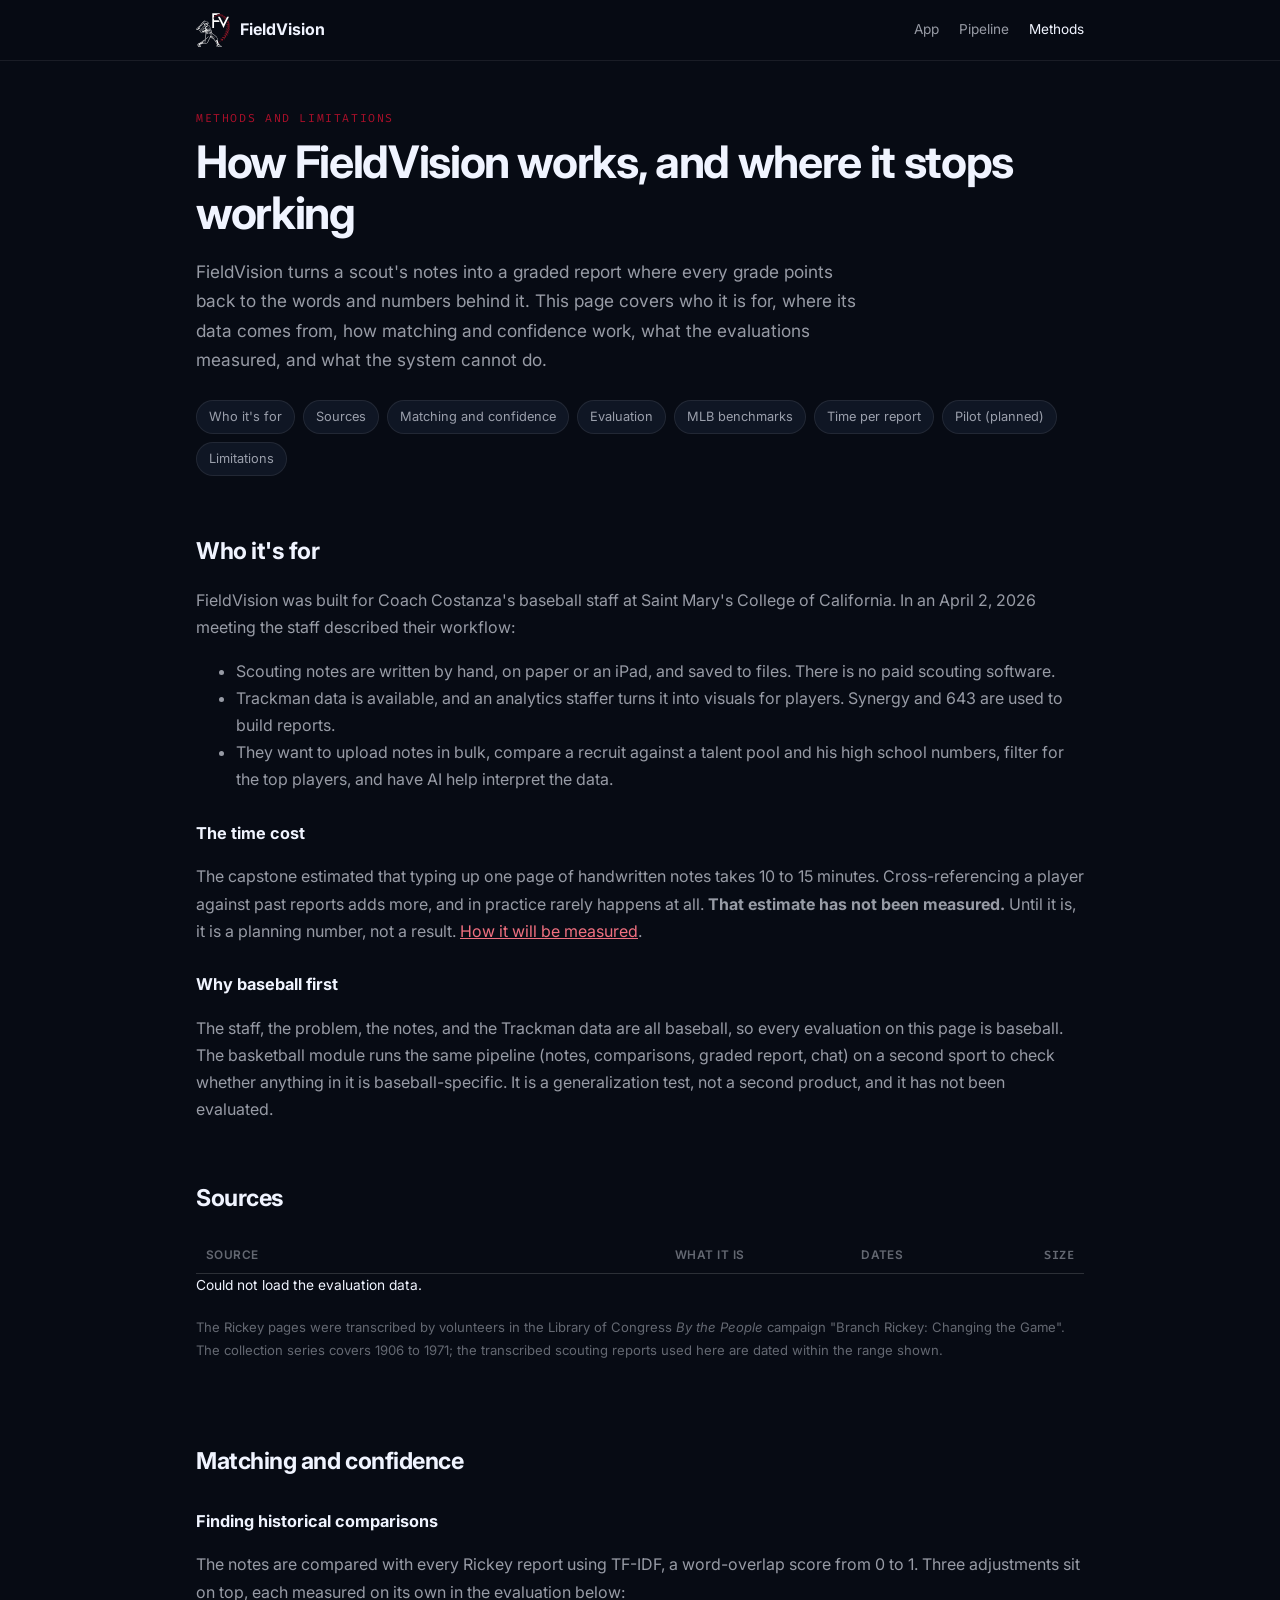
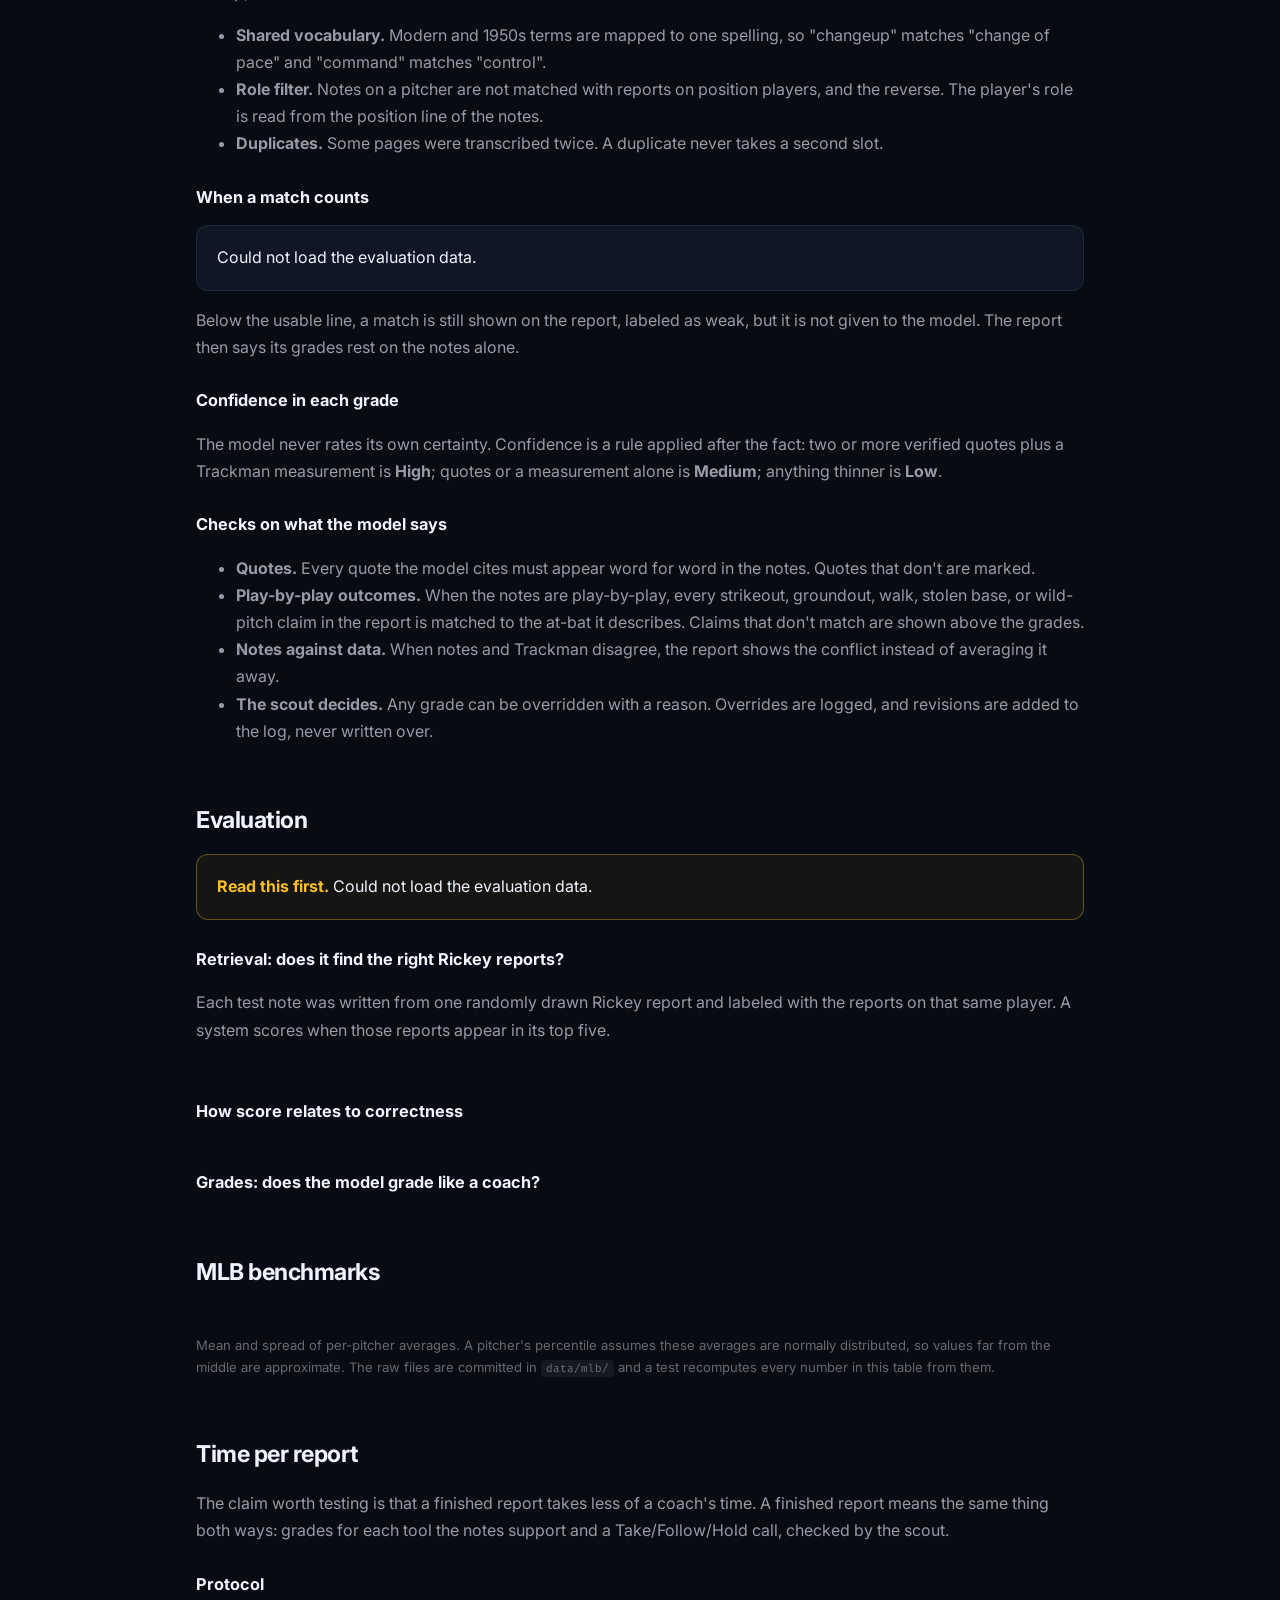
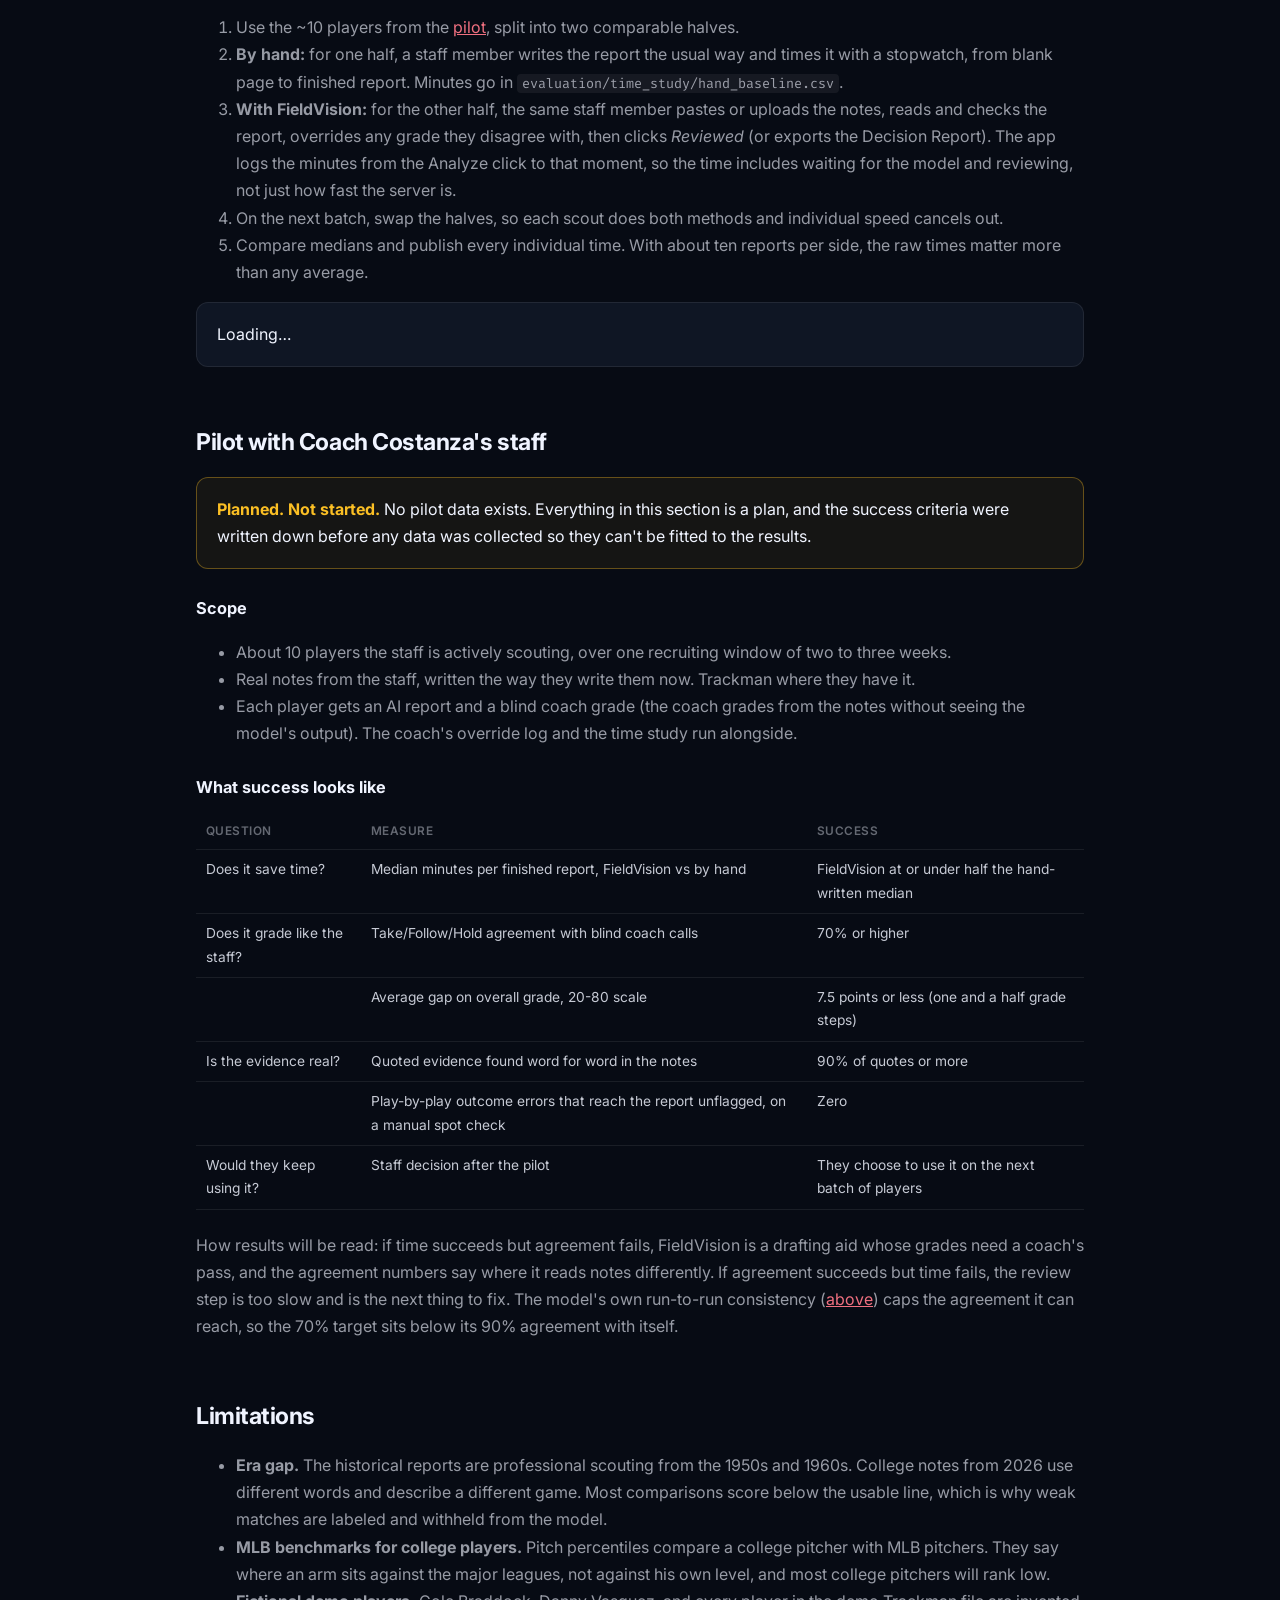
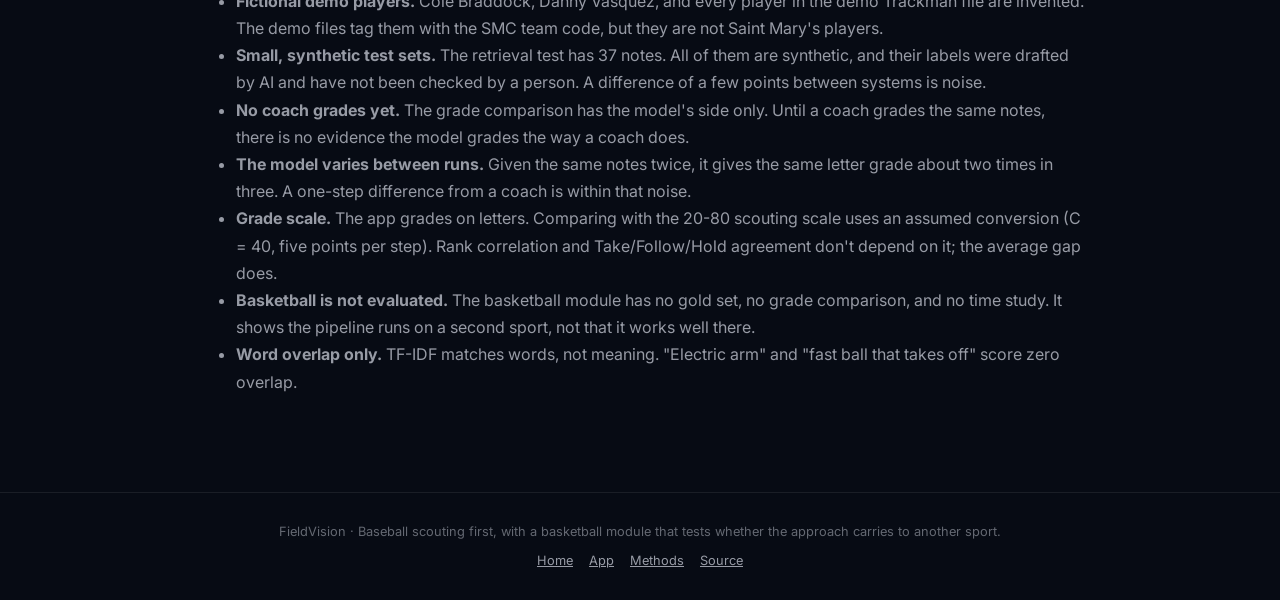
==== methods.html @ 7cdf2bc6 "Merge pull request #7 from jakeyoung1/feat/time-study-pilot Minutes-per-report measurement, planned " ====
<!DOCTYPE html>
<html lang="en">
<head>
  <meta charset="UTF-8" />
  <meta name="viewport" content="width=device-width, initial-scale=1.0" />
  <title>Methods and Limitations · FieldVision</title>
  <meta name="description" content="Who FieldVision is for, where its data comes from, how matching and confidence work, what the evaluations show, and what the system cannot do." />
  <link rel="icon" href="/static/logo.svg" />
  <link rel="preconnect" href="https://fonts.googleapis.com" />
  <link rel="preconnect" href="https://fonts.gstatic.com" crossorigin />
  <link href="https://fonts.googleapis.com/css2?family=Fira+Code:wght@500;600&family=Inter:wght@400;500;600;700;800&display=swap" rel="stylesheet" />
  <style>
    :root {
      --bg: #070b14; --panel: #0f1624; --line: rgba(255,255,255,.08);
      --text: #f0f4ff; --muted: rgba(240,244,255,.62); --faint: rgba(240,244,255,.4);
      --red: #C8102E; --amber: #fbbf24; --green: #4ade80;
    }
    * { box-sizing: border-box; }
    html { scroll-behavior: smooth; }
    body { margin: 0; background: var(--bg); color: var(--text); font-family: Inter, system-ui, sans-serif;
           line-height: 1.7; font-size: 16px; }
    a { color: #f07080; }
    nav { position: sticky; top: 0; z-index: 10; background: rgba(7,11,20,.92); backdrop-filter: blur(14px);
          border-bottom: 1px solid var(--line); }
    nav .in { max-width: 920px; margin: 0 auto; padding: 0 16px; height: 60px; display: flex; align-items: center;
              justify-content: space-between; gap: 16px; }
    nav .brand { display: flex; align-items: center; gap: 10px; color: var(--text); text-decoration: none; font-weight: 700; }
    nav .brand img { width: 34px; height: 34px; }
    nav .links { display: flex; gap: 20px; font-size: .85rem; }
    nav .links a { color: var(--muted); text-decoration: none; }
    nav .links a:hover, nav .links a[aria-current] { color: var(--text); }
    main { max-width: 920px; margin: 0 auto; padding: 48px 16px 80px; }
    .eyebrow { font-family: "Fira Code", monospace; font-size: .72rem; letter-spacing: .14em; text-transform: uppercase;
               color: rgba(200,16,46,.85); }
    h1 { font-size: clamp(2rem, 5vw, 2.8rem); letter-spacing: -.03em; line-height: 1.15; margin: 8px 0 14px; }
    h2 { font-size: 1.45rem; letter-spacing: -.02em; margin: 56px 0 12px; scroll-margin-top: 80px; }
    h3 { font-size: 1.02rem; margin: 26px 0 6px; }
    p, li { color: var(--muted); }
    .lede { font-size: 1.08rem; color: var(--muted); max-width: 680px; }
    .toc { display: flex; flex-wrap: wrap; gap: 8px; margin: 26px 0 0; padding: 0; list-style: none; }
    .toc a { display: inline-block; padding: 5px 12px; border: 1px solid var(--line); border-radius: 99px;
             font-size: .8rem; color: var(--muted); text-decoration: none; background: var(--panel); }
    .card { background: var(--panel); border: 1px solid var(--line); border-radius: 12px; padding: 18px 20px; margin: 14px 0; }
    .warn { border-color: rgba(251,191,36,.35); background: rgba(251,191,36,.06); }
    .warn strong { color: var(--amber); }
    .scroll { overflow-x: auto; -webkit-overflow-scrolling: touch; }
    table { width: 100%; border-collapse: collapse; font-size: .86rem; margin: 6px 0; }
    th, td { text-align: left; padding: 8px 10px; border-bottom: 1px solid var(--line); vertical-align: top; }
    th { color: var(--faint); font-weight: 600; font-size: .74rem; letter-spacing: .04em; text-transform: uppercase; }
    td { color: rgba(240,244,255,.82); }
    td.num, th.num { text-align: right; font-family: "Fira Code", monospace; white-space: nowrap; }
    tr.hl td { color: var(--text); font-weight: 600; }
    .small { font-size: .82rem; color: var(--faint); }
    code { font-family: "Fira Code", monospace; font-size: .84em; background: rgba(255,255,255,.06); padding: 1px 5px; border-radius: 4px; }
    footer { border-top: 1px solid var(--line); padding: 28px 16px; text-align: center; font-size: .8rem; color: var(--faint); }
    footer a { color: var(--muted); margin: 0 8px; }
    @media (max-width: 560px) { nav .links { gap: 14px; } nav .links .opt { display: none; } }
  </style>
</head>
<body>
<nav>
  <div class="in">
    <a class="brand" href="/"><img src="/static/logo.svg" alt="" />FieldVision</a>
    <div class="links">
      <a href="/#app">App</a>
      <a class="opt" href="/#pipeline">Pipeline</a>
      <a href="/methods" aria-current="page">Methods</a>
    </div>
  </div>
</nav>

<main>
  <div class="eyebrow">Methods and limitations</div>
  <h1>How FieldVision works, and where it stops working</h1>
  <p class="lede">FieldVision turns a scout's notes into a graded report where every grade points back to the words and numbers behind it. This page covers who it is for, where its data comes from, how matching and confidence work, what the evaluations measured, and what the system cannot do.</p>
  <ul class="toc">
    <li><a href="#stakeholder">Who it's for</a></li>
    <li><a href="#sources">Sources</a></li>
    <li><a href="#matching">Matching and confidence</a></li>
    <li><a href="#evaluation">Evaluation</a></li>
    <li><a href="#benchmarks">MLB benchmarks</a></li>
    <li><a href="#time">Time per report</a></li>
    <li><a href="#pilot">Pilot (planned)</a></li>
    <li><a href="#limitations">Limitations</a></li>
  </ul>

  <h2 id="stakeholder">Who it's for</h2>
  <p>FieldVision was built for Coach Costanza's baseball staff at Saint Mary's College of California. In an April 2, 2026 meeting the staff described their workflow:</p>
  <ul>
    <li>Scouting notes are written by hand, on paper or an iPad, and saved to files. There is no paid scouting software.</li>
    <li>Trackman data is available, and an analytics staffer turns it into visuals for players. Synergy and 643 are used to build reports.</li>
    <li>They want to upload notes in bulk, compare a recruit against a talent pool and his high school numbers, filter for the top players, and have AI help interpret the data.</li>
  </ul>
  <h3>The time cost</h3>
  <p>The capstone estimated that typing up one page of handwritten notes takes 10 to 15 minutes. Cross-referencing a player against past reports adds more, and in practice rarely happens at all. <strong>That estimate has not been measured.</strong> Until it is, it is a planning number, not a result. <a href="#time">How it will be measured</a>.</p>
  <h3>Why baseball first</h3>
  <p>The staff, the problem, the notes, and the Trackman data are all baseball, so every evaluation on this page is baseball. The basketball module runs the same pipeline (notes, comparisons, graded report, chat) on a second sport to check whether anything in it is baseball-specific. It is a generalization test, not a second product, and it has not been evaluated.</p>

  <h2 id="sources">Sources</h2>
  <div class="scroll"><table>
    <thead><tr><th>Source</th><th>What it is</th><th>Dates</th><th class="num">Size</th></tr></thead>
    <tbody id="sources-body"><tr><td colspan="4" class="small">Loading…</td></tr></tbody>
  </table></div>
  <p class="small">The Rickey pages were transcribed by volunteers in the Library of Congress <em>By the People</em> campaign "Branch Rickey: Changing the Game". The collection series covers 1906 to 1971; the transcribed scouting reports used here are dated within the range shown.</p>
  <div class="scroll"><table id="rickey-years"></table></div>

  <h2 id="matching">Matching and confidence</h2>
  <h3>Finding historical comparisons</h3>
  <p>The notes are compared with every Rickey report using TF-IDF, a word-overlap score from 0 to 1. Three adjustments sit on top, each measured on its own in the evaluation below:</p>
  <ul>
    <li><strong>Shared vocabulary.</strong> Modern and 1950s terms are mapped to one spelling, so "changeup" matches "change of pace" and "command" matches "control".</li>
    <li><strong>Role filter.</strong> Notes on a pitcher are not matched with reports on position players, and the reverse. The player's role is read from the position line of the notes.</li>
    <li><strong>Duplicates.</strong> Some pages were transcribed twice. A duplicate never takes a second slot.</li>
  </ul>
  <h3>When a match counts</h3>
  <div class="card" id="bands">Loading…</div>
  <p>Below the usable line, a match is still shown on the report, labeled as weak, but it is not given to the model. The report then says its grades rest on the notes alone.</p>
  <h3>Confidence in each grade</h3>
  <p>The model never rates its own certainty. Confidence is a rule applied after the fact: two or more verified quotes plus a Trackman measurement is <strong>High</strong>; quotes or a measurement alone is <strong>Medium</strong>; anything thinner is <strong>Low</strong>.</p>
  <h3>Checks on what the model says</h3>
  <ul>
    <li><strong>Quotes.</strong> Every quote the model cites must appear word for word in the notes. Quotes that don't are marked.</li>
    <li><strong>Play-by-play outcomes.</strong> When the notes are play-by-play, every strikeout, groundout, walk, stolen base, or wild-pitch claim in the report is matched to the at-bat it describes. Claims that don't match are shown above the grades.</li>
    <li><strong>Notes against data.</strong> When notes and Trackman disagree, the report shows the conflict instead of averaging it away.</li>
    <li><strong>The scout decides.</strong> Any grade can be overridden with a reason. Overrides are logged, and revisions are added to the log, never written over.</li>
  </ul>

  <h2 id="evaluation">Evaluation</h2>
  <div class="card warn"><strong>Read this first.</strong> <span id="eval-caveat">Loading…</span></div>
  <h3>Retrieval: does it find the right Rickey reports?</h3>
  <p>Each test note was written from one randomly drawn Rickey report and labeled with the reports on that same player. A system scores when those reports appear in its top five.</p>
  <div class="scroll"><table id="retrieval-table"></table></div>
  <p class="small" id="retrieval-note"></p>
  <h3>How score relates to correctness</h3>
  <div class="scroll"><table id="calibration-table"></table></div>
  <h3>Grades: does the model grade like a coach?</h3>
  <div id="grades"></div>

  <h2 id="benchmarks">MLB benchmarks</h2>
  <p id="bench-intro"></p>
  <div class="scroll"><table id="bench-table"></table></div>
  <p class="small">Mean and spread of per-pitcher averages. A pitcher's percentile assumes these averages are normally distributed, so values far from the middle are approximate. The raw files are committed in <code>data/mlb/</code> and a test recomputes every number in this table from them.</p>

  <h2 id="time">Time per report</h2>
  <p>The claim worth testing is that a finished report takes less of a coach's time. A finished report means the same thing both ways: grades for each tool the notes support and a Take/Follow/Hold call, checked by the scout.</p>
  <h3>Protocol</h3>
  <ol>
    <li>Use the ~10 players from the <a href="#pilot">pilot</a>, split into two comparable halves.</li>
    <li><strong>By hand:</strong> for one half, a staff member writes the report the usual way and times it with a stopwatch, from blank page to finished report. Minutes go in <code>evaluation/time_study/hand_baseline.csv</code>.</li>
    <li><strong>With FieldVision:</strong> for the other half, the same staff member pastes or uploads the notes, reads and checks the report, overrides any grade they disagree with, then clicks <em>Reviewed</em> (or exports the Decision Report). The app logs the minutes from the Analyze click to that moment, so the time includes waiting for the model and reviewing, not just how fast the server is.</li>
    <li>On the next batch, swap the halves, so each scout does both methods and individual speed cancels out.</li>
    <li>Compare medians and publish every individual time. With about ten reports per side, the raw times matter more than any average.</li>
  </ol>
  <div class="card" id="time-result">Loading…</div>

  <h2 id="pilot">Pilot with Coach Costanza's staff</h2>
  <div class="card warn"><strong>Planned. Not started.</strong> No pilot data exists. Everything in this section is a plan, and the success criteria were written down before any data was collected so they can't be fitted to the results.</div>
  <h3>Scope</h3>
  <ul>
    <li>About 10 players the staff is actively scouting, over one recruiting window of two to three weeks.</li>
    <li>Real notes from the staff, written the way they write them now. Trackman where they have it.</li>
    <li>Each player gets an AI report and a blind coach grade (the coach grades from the notes without seeing the model's output). The coach's override log and the time study run alongside.</li>
  </ul>
  <h3>What success looks like</h3>
  <div class="scroll"><table>
    <thead><tr><th>Question</th><th>Measure</th><th>Success</th></tr></thead>
    <tbody>
      <tr><td>Does it save time?</td><td>Median minutes per finished report, FieldVision vs by hand</td><td>FieldVision at or under half the hand-written median</td></tr>
      <tr><td>Does it grade like the staff?</td><td>Take/Follow/Hold agreement with blind coach calls</td><td>70% or higher</td></tr>
      <tr><td></td><td>Average gap on overall grade, 20-80 scale</td><td>7.5 points or less (one and a half grade steps)</td></tr>
      <tr><td>Is the evidence real?</td><td>Quoted evidence found word for word in the notes</td><td>90% of quotes or more</td></tr>
      <tr><td></td><td>Play-by-play outcome errors that reach the report unflagged, on a manual spot check</td><td>Zero</td></tr>
      <tr><td>Would they keep using it?</td><td>Staff decision after the pilot</td><td>They choose to use it on the next batch of players</td></tr>
    </tbody>
  </table></div>
  <p>How results will be read: if time succeeds but agreement fails, FieldVision is a drafting aid whose grades need a coach's pass, and the agreement numbers say where it reads notes differently. If agreement succeeds but time fails, the review step is too slow and is the next thing to fix. The model's own run-to-run consistency (<a href="#evaluation">above</a>) caps the agreement it can reach, so the 70% target sits below its 90% agreement with itself.</p>

  <h2 id="limitations">Limitations</h2>
  <ul>
    <li><strong>Era gap.</strong> The historical reports are professional scouting from <span class="yr-range">the 1950s and 1960s</span>. College notes from 2026 use different words and describe a different game. Most comparisons score below the usable line, which is why weak matches are labeled and withheld from the model.</li>
    <li><strong>MLB benchmarks for college players.</strong> Pitch percentiles compare a college pitcher with <span class="bench-label">MLB</span> pitchers. They say where an arm sits against the major leagues, not against his own level, and most college pitchers will rank low.</li>
    <li><strong>Fictional demo players.</strong> Cole Braddock, Danny Vasquez, and every player in the demo Trackman file are invented. The demo files tag them with the SMC team code, but they are not Saint Mary's players.</li>
    <li><strong>Small, synthetic test sets.</strong> The retrieval test has <span class="n-gold">37</span> notes. All of them are synthetic, and their labels were drafted by AI and have not been checked by a person. A difference of a few points between systems is noise.</li>
    <li><strong>No coach grades yet.</strong> The grade comparison has the model's side only. Until a coach grades the same notes, there is no evidence the model grades the way a coach does.</li>
    <li><strong>The model varies between runs.</strong> Given the same notes twice, it gives the same letter grade <span class="same-letter">about two times in three</span>. A one-step difference from a coach is within that noise.</li>
    <li><strong>Grade scale.</strong> The app grades on letters. Comparing with the 20-80 scouting scale uses an assumed conversion (C = 40, five points per step). Rank correlation and Take/Follow/Hold agreement don't depend on it; the average gap does.</li>
    <li><strong>Basketball is not evaluated.</strong> The basketball module has no gold set, no grade comparison, and no time study. It shows the pipeline runs on a second sport, not that it works well there.</li>
    <li><strong>Word overlap only.</strong> TF-IDF matches words, not meaning. "Electric arm" and "fast ball that takes off" score zero overlap.</li>
  </ul>
</main>

<footer>
  FieldVision · Baseball scouting first, with a basketball module that tests whether the approach carries to another sport.
  <div style="margin-top:8px;"><a href="/">Home</a><a href="/#app">App</a><a href="/methods">Methods</a><a href="https://github.com/jakeyoung1/FieldVision-personal">Source</a></div>
</footer>

<script>
(async function () {
  const esc = s => String(s == null ? '' : s).replace(/&/g, '&amp;').replace(/</g, '&lt;').replace(/>/g, '&gt;');
  const pct = v => v == null ? 'n/a' : (100 * v).toFixed(1) + '%';
  const f3 = v => v == null ? 'n/a' : Number(v).toFixed(3);
  let d;
  try {
    d = await (await fetch('/api/methods')).json();
  } catch (e) {
    document.querySelectorAll('#sources-body, #bands, #eval-caveat').forEach(el => el.textContent = 'Could not load the evaluation data.');
    return;
  }

  // Sources
  const c = d.corpus, b = d.benchmarks, bb = d.basketball;
  const seasons = Object.keys(bb.seasons);
  document.getElementById('sources-body').innerHTML = `
    <tr><td>Branch Rickey Papers, Library of Congress</td><td>Transcribed scouting reports, used for historical comparisons</td>
        <td>${c.first_year} to ${c.last_year} (${c.by_year.Undated || 0} undated)</td><td class="num">${c.documents.toLocaleString()} pages</td></tr>
    <tr><td>${esc(b.source)}</td><td>MLB velocity and spin by pitch type, for Trackman percentiles</td>
        <td>${b.season} season, downloaded ${esc(b.fetched)}</td><td class="num">${Object.values(b.pitch_types)[0].pitchers.toLocaleString()} pitchers (fastball)</td></tr>
    <tr><td>Basketball-Reference</td><td>NBA per-game stats, for basketball comparisons</td>
        <td>${seasons.join(', ')}</td><td class="num">${bb.player_seasons.toLocaleString()} player-seasons</td></tr>
    <tr><td>Your notes and Trackman files</td><td>What every report is built from</td><td>As uploaded</td><td class="num">n/a</td></tr>`;
  document.querySelectorAll('.yr-range').forEach(el => el.textContent = `${c.first_year} to ${c.last_year}`);
  document.getElementById('rickey-years').innerHTML =
    `<thead><tr><th>Report year</th>${Object.keys(c.by_year).map(y => `<th class="num">${esc(y)}</th>`).join('')}</tr></thead>
     <tbody><tr><td>Pages</td>${Object.values(c.by_year).map(n => `<td class="num">${n}</td>`).join('')}</tr></tbody>`;

  // Retrieval
  const r = d.retrieval;
  if (r) {
    const bands = r.bands;
    document.getElementById('bands').innerHTML = `
      <strong style="color:var(--green)">Strong</strong>: ${bands.strong_from.toFixed(2)} and above &nbsp;·&nbsp;
      <strong style="color:var(--amber)">Usable</strong>: ${bands.moderate_from.toFixed(2)} to ${bands.strong_from.toFixed(2)} &nbsp;·&nbsp;
      <strong>Weak</strong>: below ${bands.moderate_from.toFixed(2)}.
      <div class="small" style="margin-top:6px;">Set from the calibration table in the evaluation below, on the same test set it is reported on.</div>`;
    const g = r.gold;
    document.querySelectorAll('.n-gold').forEach(el => el.textContent = g.queries);
    document.getElementById('eval-caveat').textContent =
      `The retrieval test uses ${g.queries} synthetic notes (fictional players, written by AI from real Rickey reports). ` +
      `Labels are ${g.label_status === 'ai_drafted_unaudited' ? 'AI-drafted and not yet checked by a person' : g.label_status}. ` +
      `No coach has graded anything yet. Treat every number below as provisional.`;
    const names = { random: 'Random', bm25: 'BM25 (standard word-match baseline)', tfidf_before: 'FieldVision before fixes',
      'tfidf_before + role filter': '+ role filter only', 'tfidf_before + vocabulary': '+ shared vocabulary only', production: 'FieldVision now' };
    document.getElementById('retrieval-table').innerHTML = `
      <thead><tr><th>System</th><th class="num">Precision@5</th><th class="num">Recall@5</th><th class="num">MRR</th><th class="num">Wrong role in top 5</th></tr></thead>
      <tbody>${Object.entries(r.systems).map(([k, s]) => `<tr class="${k === 'production' ? 'hl' : ''}">
        <td>${esc(names[k] || k)}</td><td class="num">${f3(s.precision_at_5)}</td><td class="num">${f3(s.recall_at_5)}</td>
        <td class="num">${f3(s.mrr_at_10)}</td><td class="num">${pct(s.role_mismatch_at_5)}</td></tr>`).join('')}</tbody>`;
    const before = r.systems.tfidf_before, now = r.systems.production;
    document.getElementById('retrieval-note').textContent =
      `The fixes cut wrong-role matches from ${pct(before.role_mismatch_at_5)} to ${pct(now.role_mismatch_at_5)}. ` +
      `They did not improve relevance: precision, recall, and MRR moved by about one note in ${g.queries}. ` +
      `Precision is a lower bound, since a good match on a different player counts as a miss.`;
    document.getElementById('calibration-table').innerHTML = `
      <thead><tr><th>Score</th><th class="num">Matches</th><th class="num">Was a labeled report</th><th class="num">Right role</th></tr></thead>
      <tbody>${r.calibration.map(x => `<tr><td>${x.score_from.toFixed(2)} to ${x.score_to.toFixed(2)}</td><td class="num">${x.hits}</td>
        <td class="num">${pct(x.labeled_report_rate)}</td><td class="num">${pct(x.role_compatible_rate)}</td></tr>`).join('')}</tbody>`;
  }

  // Grades
  const gr = d.grades, el = document.getElementById('grades');
  if (gr) {
    const cmp = gr.comparison, t = gr.ai_retest;
    let html = cmp ? `<div class="scroll"><table><tbody>
        <tr><td>Average gap, 20-80 scale (n=${cmp.n_grades})</td><td class="num">${cmp.mae_2080}</td></tr>
        <tr><td>Model minus coach, on average</td><td class="num">${cmp.bias_2080}</td></tr>
        <tr><td>Rank agreement (Spearman)</td><td class="num">${cmp.spearman_rho}</td></tr>
        <tr><td>Same Take/Follow/Hold (n=${cmp.n_decisions})</td><td class="num">${pct(cmp.decision_agreement)}</td></tr>
      </tbody></table></div>`
      : `<div class="card warn"><strong>No coach comparison yet.</strong> The model has graded ${gr.ai_grades} players. ${gr.placeholder_rows} of ${gr.coach_rows} coach rows are still empty placeholders, so there is no gap or agreement to report.</div>`;
    if (t) {
      html += `<p>What can be measured now is how consistent the model is with itself. The same ${gr.ai_grades} notes, graded twice:</p>
        <div class="scroll"><table><tbody>
        <tr><td>Same letter grade</td><td class="num">${pct(t.same_letter)}</td></tr>
        <tr><td>Within one step</td><td class="num">${pct(t.within_one_step)}</td></tr>
        <tr><td>Average gap, 20-80 scale</td><td class="num">${t.mae_2080}</td></tr>
        <tr><td>Same Take/Follow/Hold</td><td class="num">${pct(t.decision_agreement)}</td></tr>
        </tbody></table></div>
        <p class="small">The model can't agree with a coach more consistently than it agrees with itself, so these numbers cap what the coach comparison can show.</p>`;
      document.querySelectorAll('.same-letter').forEach(e => e.textContent = pct(t.same_letter) + ' of the time');
    }
    el.innerHTML = html;
  }

  // Time study
  const ts = d.time_study, at = d.app_timings, tr = document.getElementById('time-result');
  if (ts && ts.by_hand.reports && ts.fieldvision.reports) {
    tr.innerHTML = `<strong>Median minutes per finished report:</strong> by hand ${ts.by_hand.median_minutes} (n=${ts.by_hand.reports}),
      FieldVision ${ts.fieldvision.median_minutes} (n=${ts.fieldvision.reports}).`;
  } else {
    tr.innerHTML = `<strong style="color:var(--amber)">No measurement yet.</strong> Hand-written reports timed: ${ts ? ts.by_hand.reports : 0}.
      Reports finished in FieldVision and logged by this server: ${at ? at.reports : 0}${at && at.reports ? ` (median ${at.median_minutes_to_finish} min, from usage that is not part of the protocol)` : ''}.
      No comparison will be shown until the protocol has been run.`;
  }

  // Benchmarks
  document.querySelectorAll('.bench-label').forEach(e => e.textContent = b.label);
  document.getElementById('bench-intro').textContent =
    `Trackman pitch percentiles compare against ${b.label} pitchers: ${b.source}, ${b.season} regular season, downloaded ${b.fetched}.`;
  document.getElementById('bench-table').innerHTML = `
    <thead><tr><th>Pitch</th><th class="num">Velo mean</th><th class="num">Velo SD</th><th class="num">Spin mean</th><th class="num">Spin SD</th><th class="num">Pitchers</th></tr></thead>
    <tbody>${Object.entries(b.pitch_types).map(([k, v]) => `<tr><td>${esc(k)}</td>
      <td class="num">${v.velo_mean} mph</td><td class="num">${v.velo_sd}</td><td class="num">${v.spin_mean.toLocaleString()} rpm</td>
      <td class="num">${v.spin_sd}</td><td class="num">${v.pitchers}</td></tr>`).join('')}</tbody>`;
})();
</script>
</body>
</html>
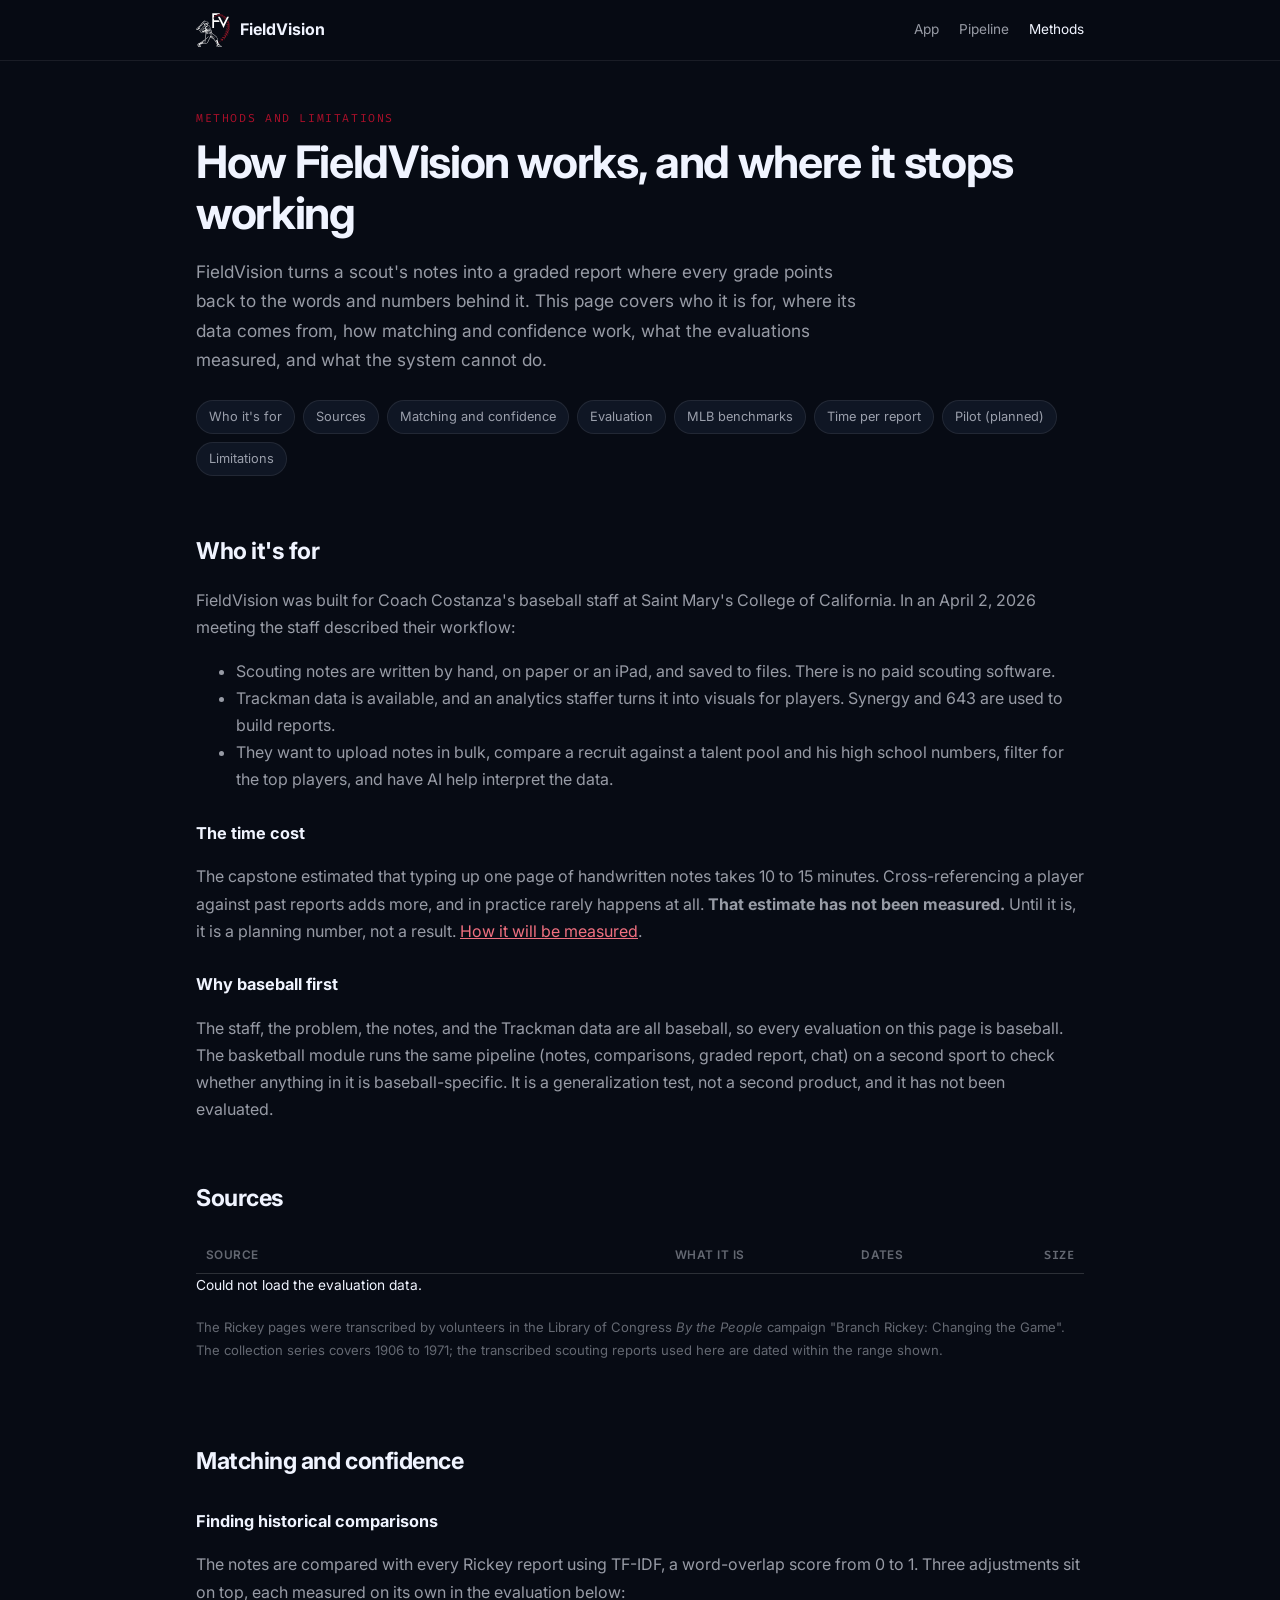
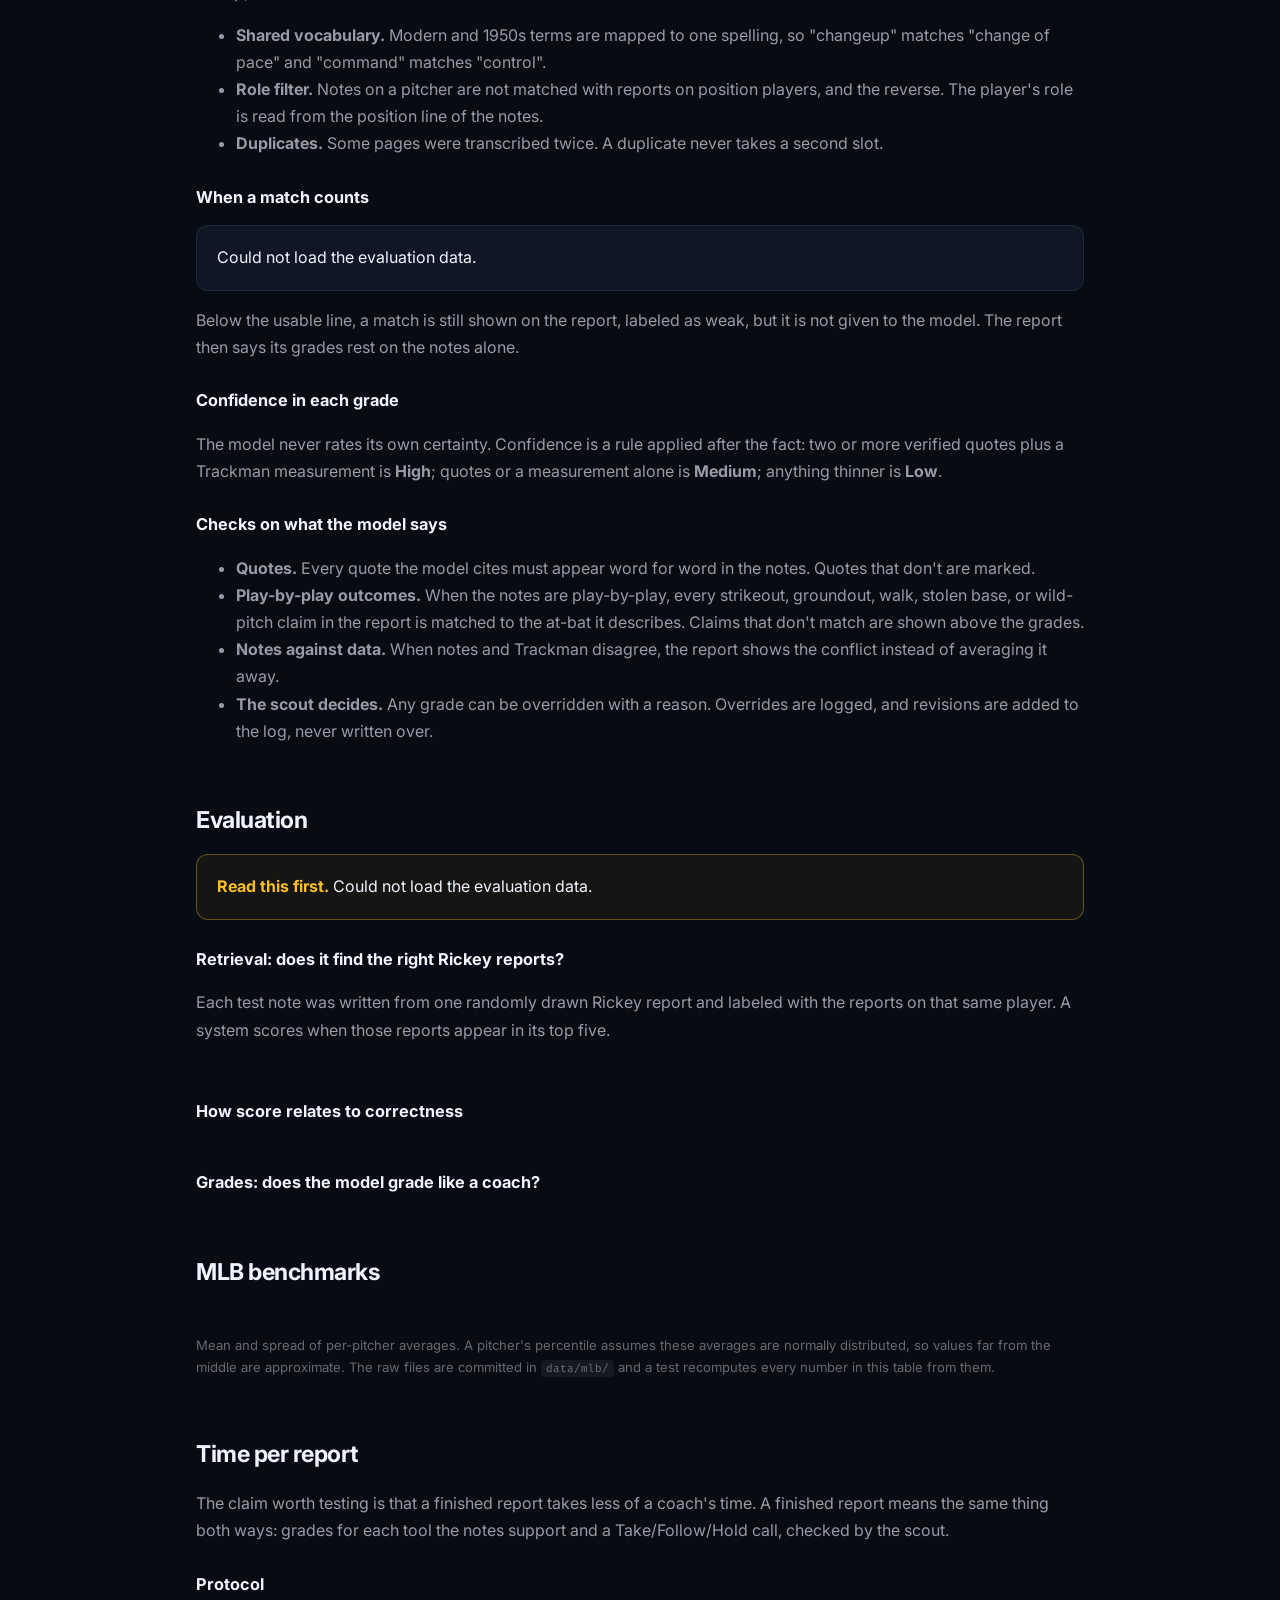
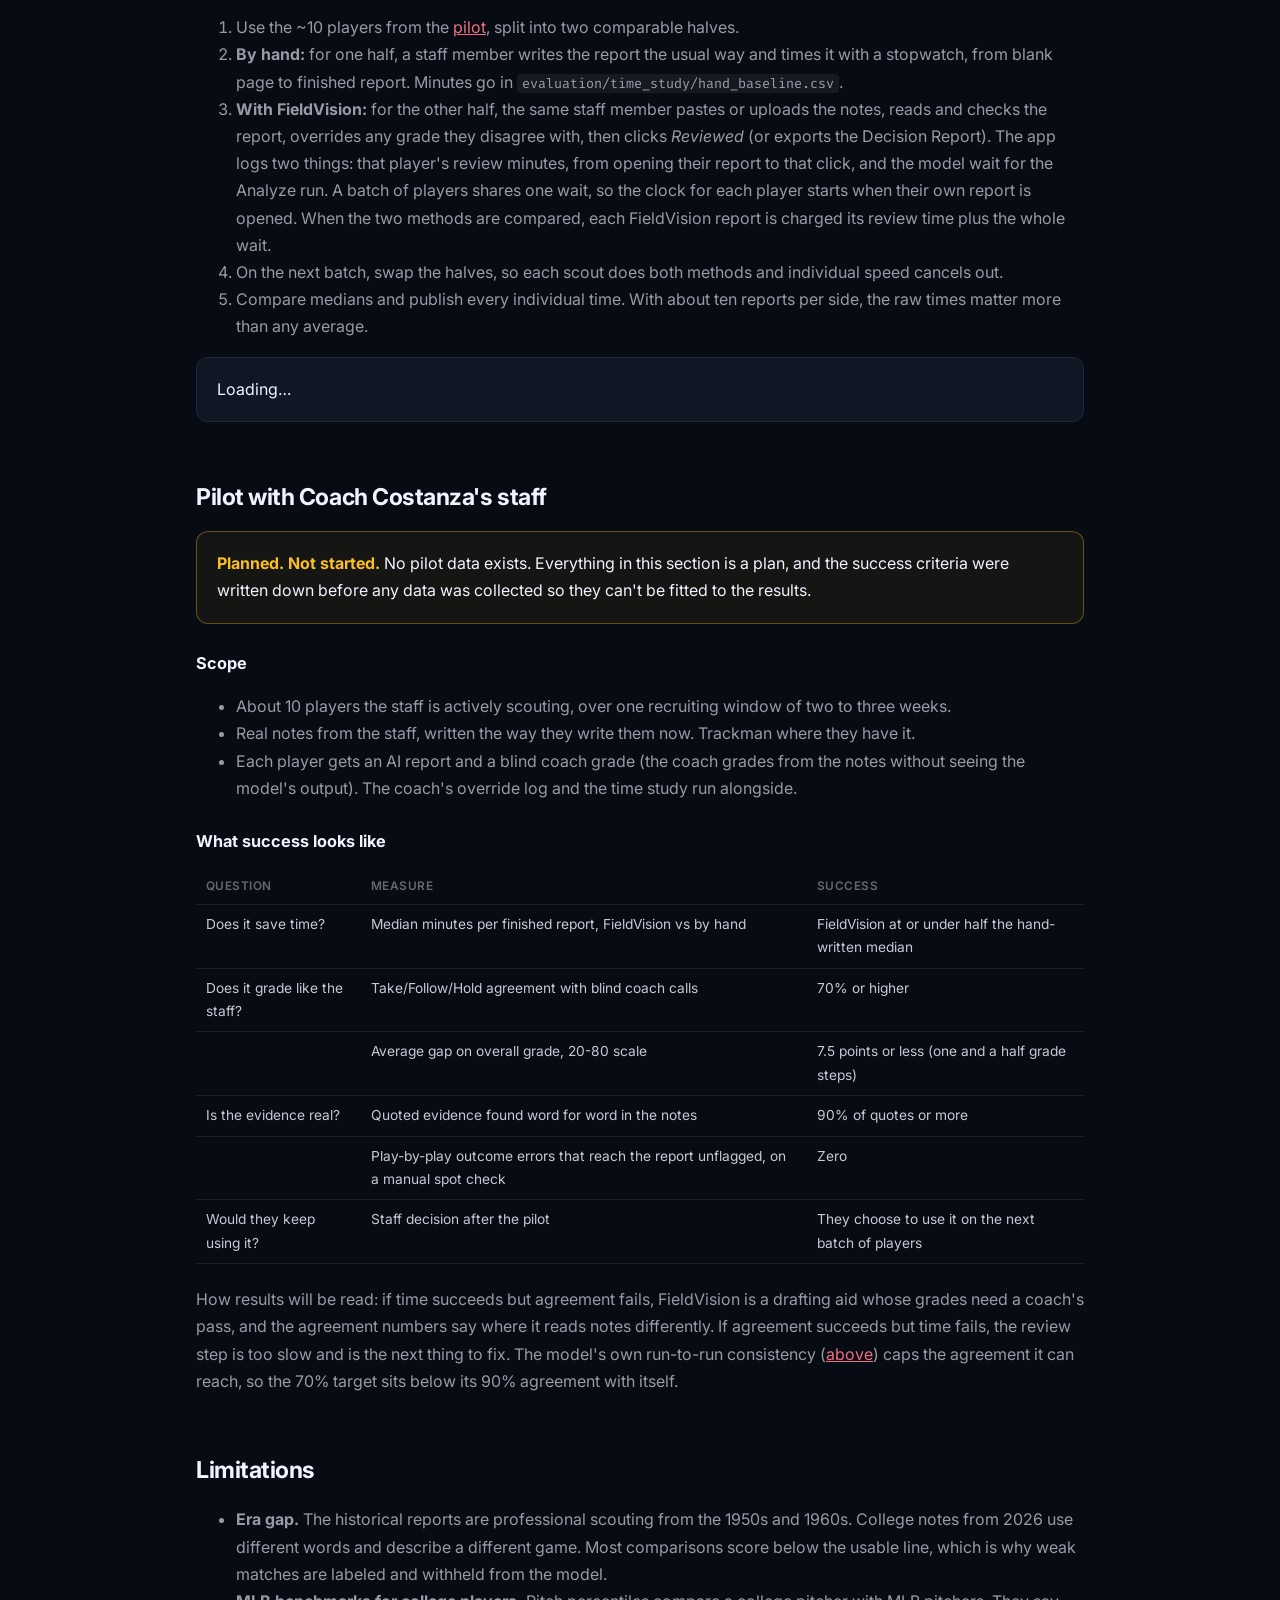
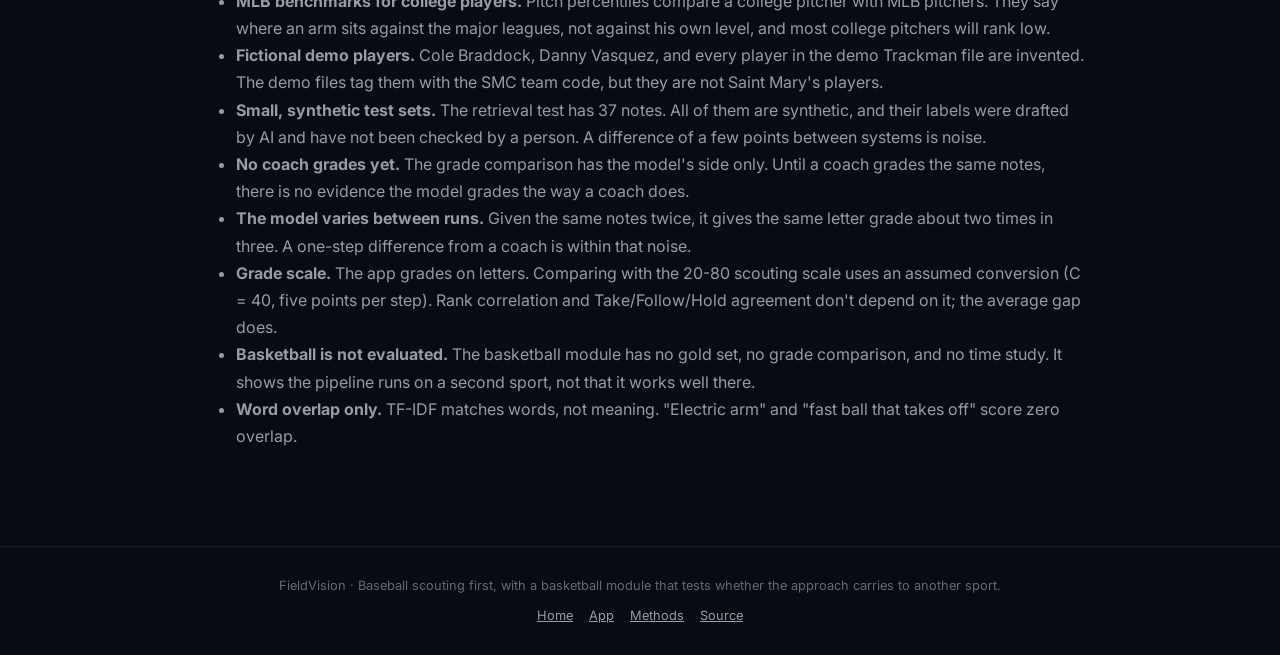
==== commit 9b9e3d38: "Start each player's clock when their report is opened; make a failed save visible and retryable Cloc" ====
--- a/methods.html
+++ b/methods.html
@@ -147,7 +147,7 @@
   <ol>
     <li>Use the ~10 players from the <a href="#pilot">pilot</a>, split into two comparable halves.</li>
     <li><strong>By hand:</strong> for one half, a staff member writes the report the usual way and times it with a stopwatch, from blank page to finished report. Minutes go in <code>evaluation/time_study/hand_baseline.csv</code>.</li>
-    <li><strong>With FieldVision:</strong> for the other half, the same staff member pastes or uploads the notes, reads and checks the report, overrides any grade they disagree with, then clicks <em>Reviewed</em> (or exports the Decision Report). The app logs the minutes from the Analyze click to that moment, so the time includes waiting for the model and reviewing, not just how fast the server is.</li>
+    <li><strong>With FieldVision:</strong> for the other half, the same staff member pastes or uploads the notes, reads and checks the report, overrides any grade they disagree with, then clicks <em>Reviewed</em> (or exports the Decision Report). The app logs two things: that player's review minutes, from opening their report to that click, and the model wait for the Analyze run. A batch of players shares one wait, so the clock for each player starts when their own report is opened. When the two methods are compared, each FieldVision report is charged its review time plus the whole wait.</li>
     <li>On the next batch, swap the halves, so each scout does both methods and individual speed cancels out.</li>
     <li>Compare medians and publish every individual time. With about ten reports per side, the raw times matter more than any average.</li>
   </ol>
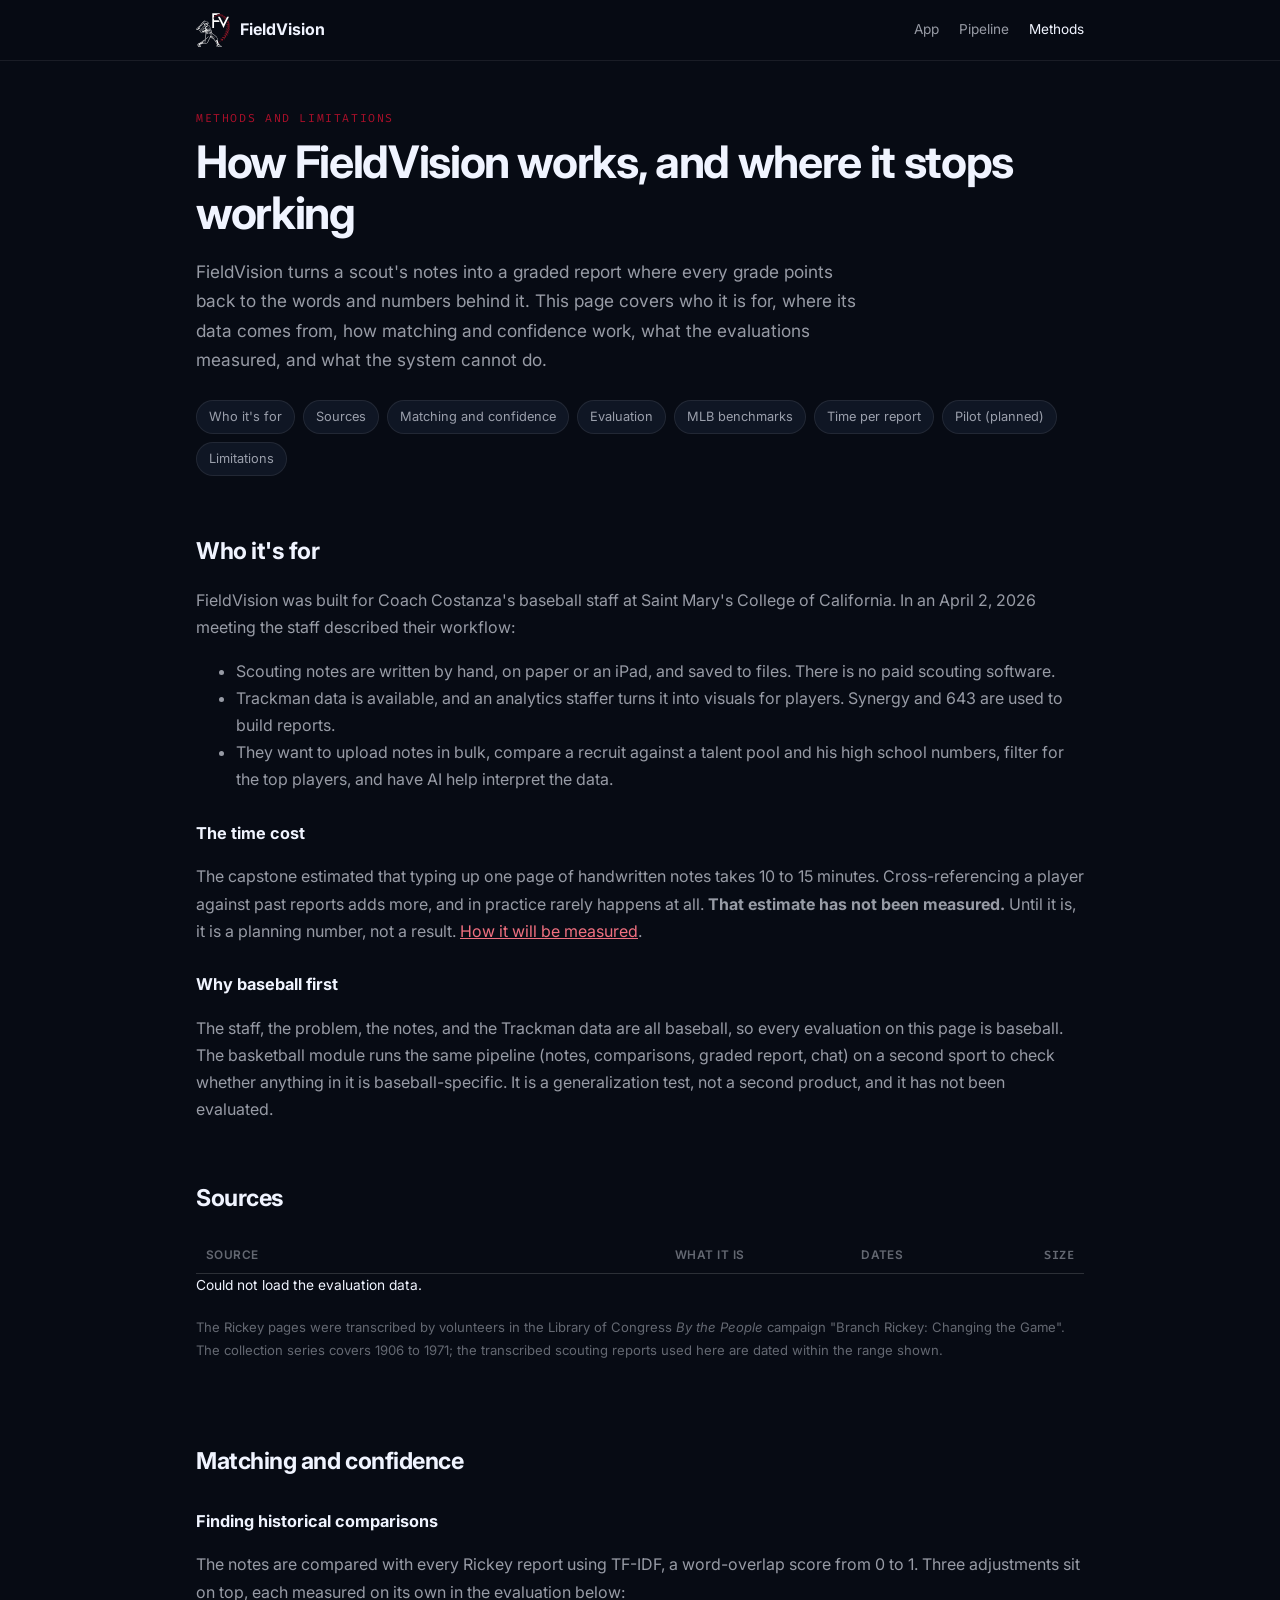
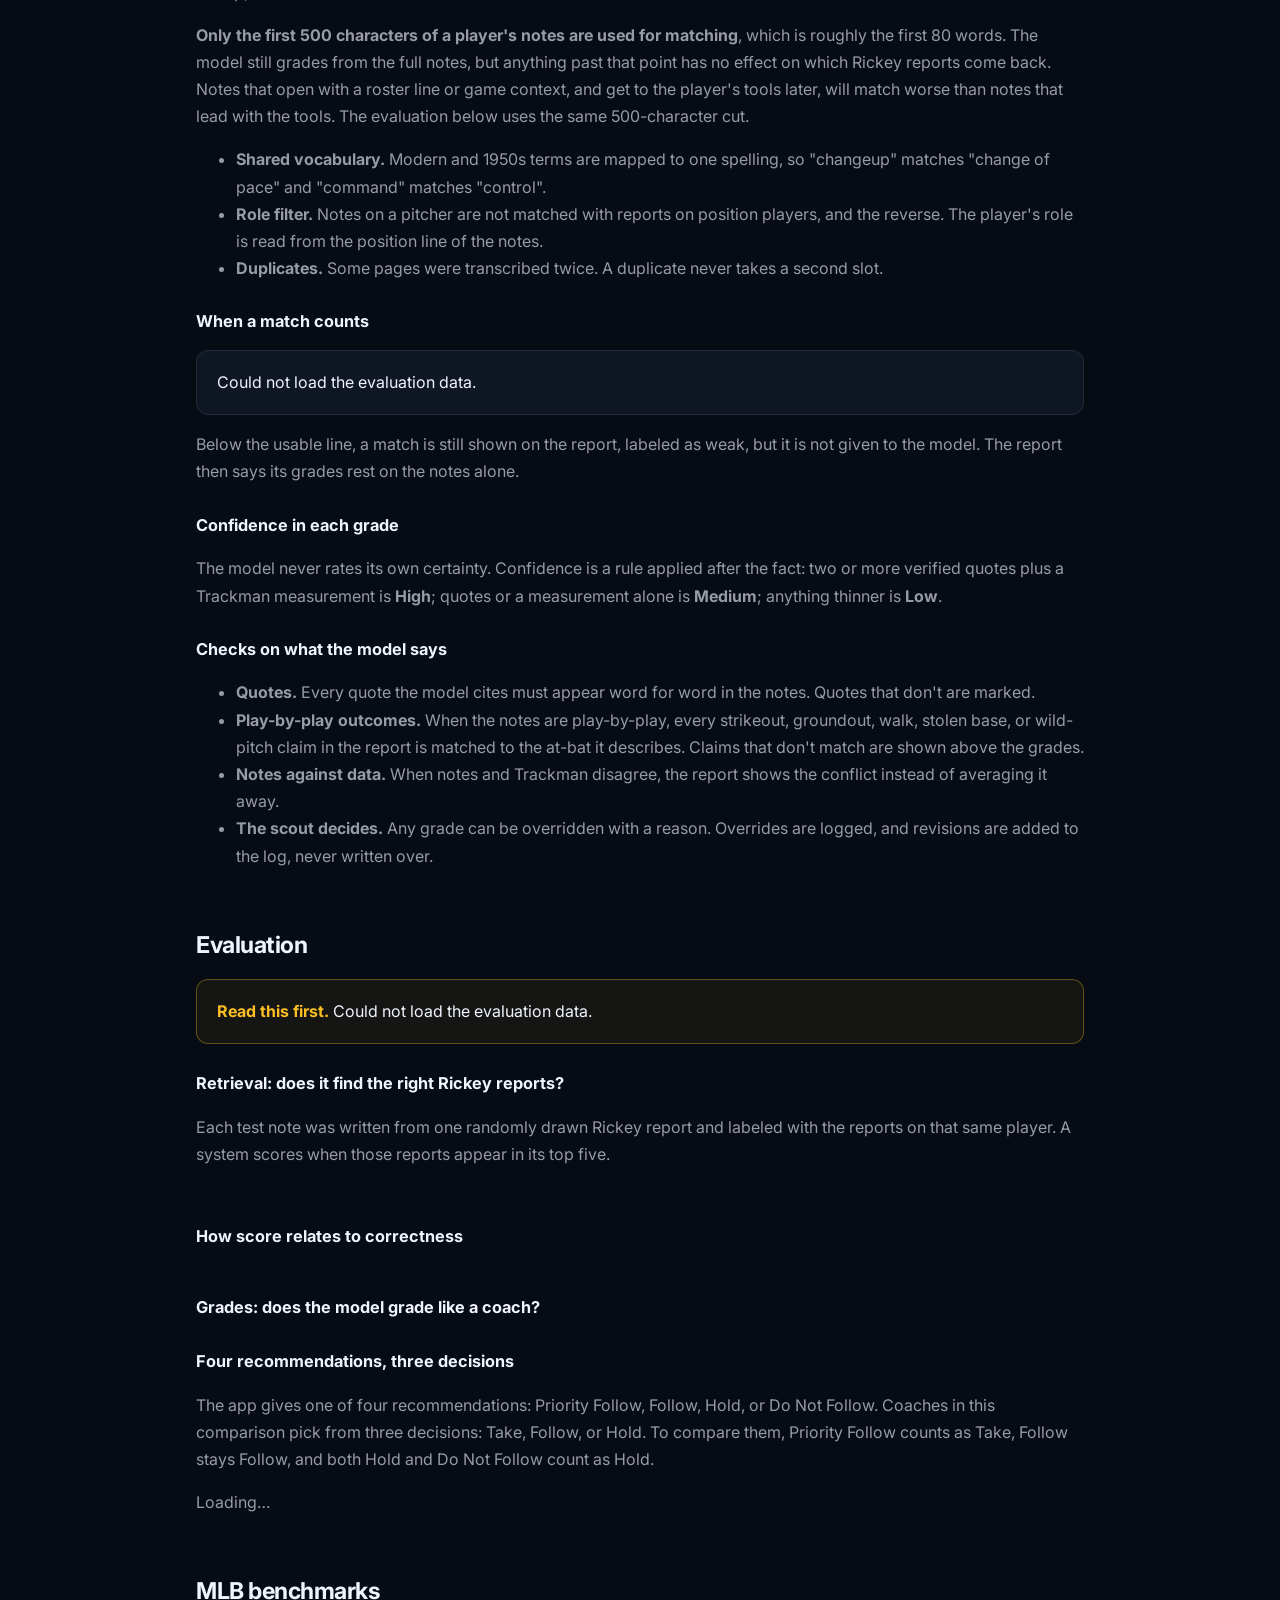
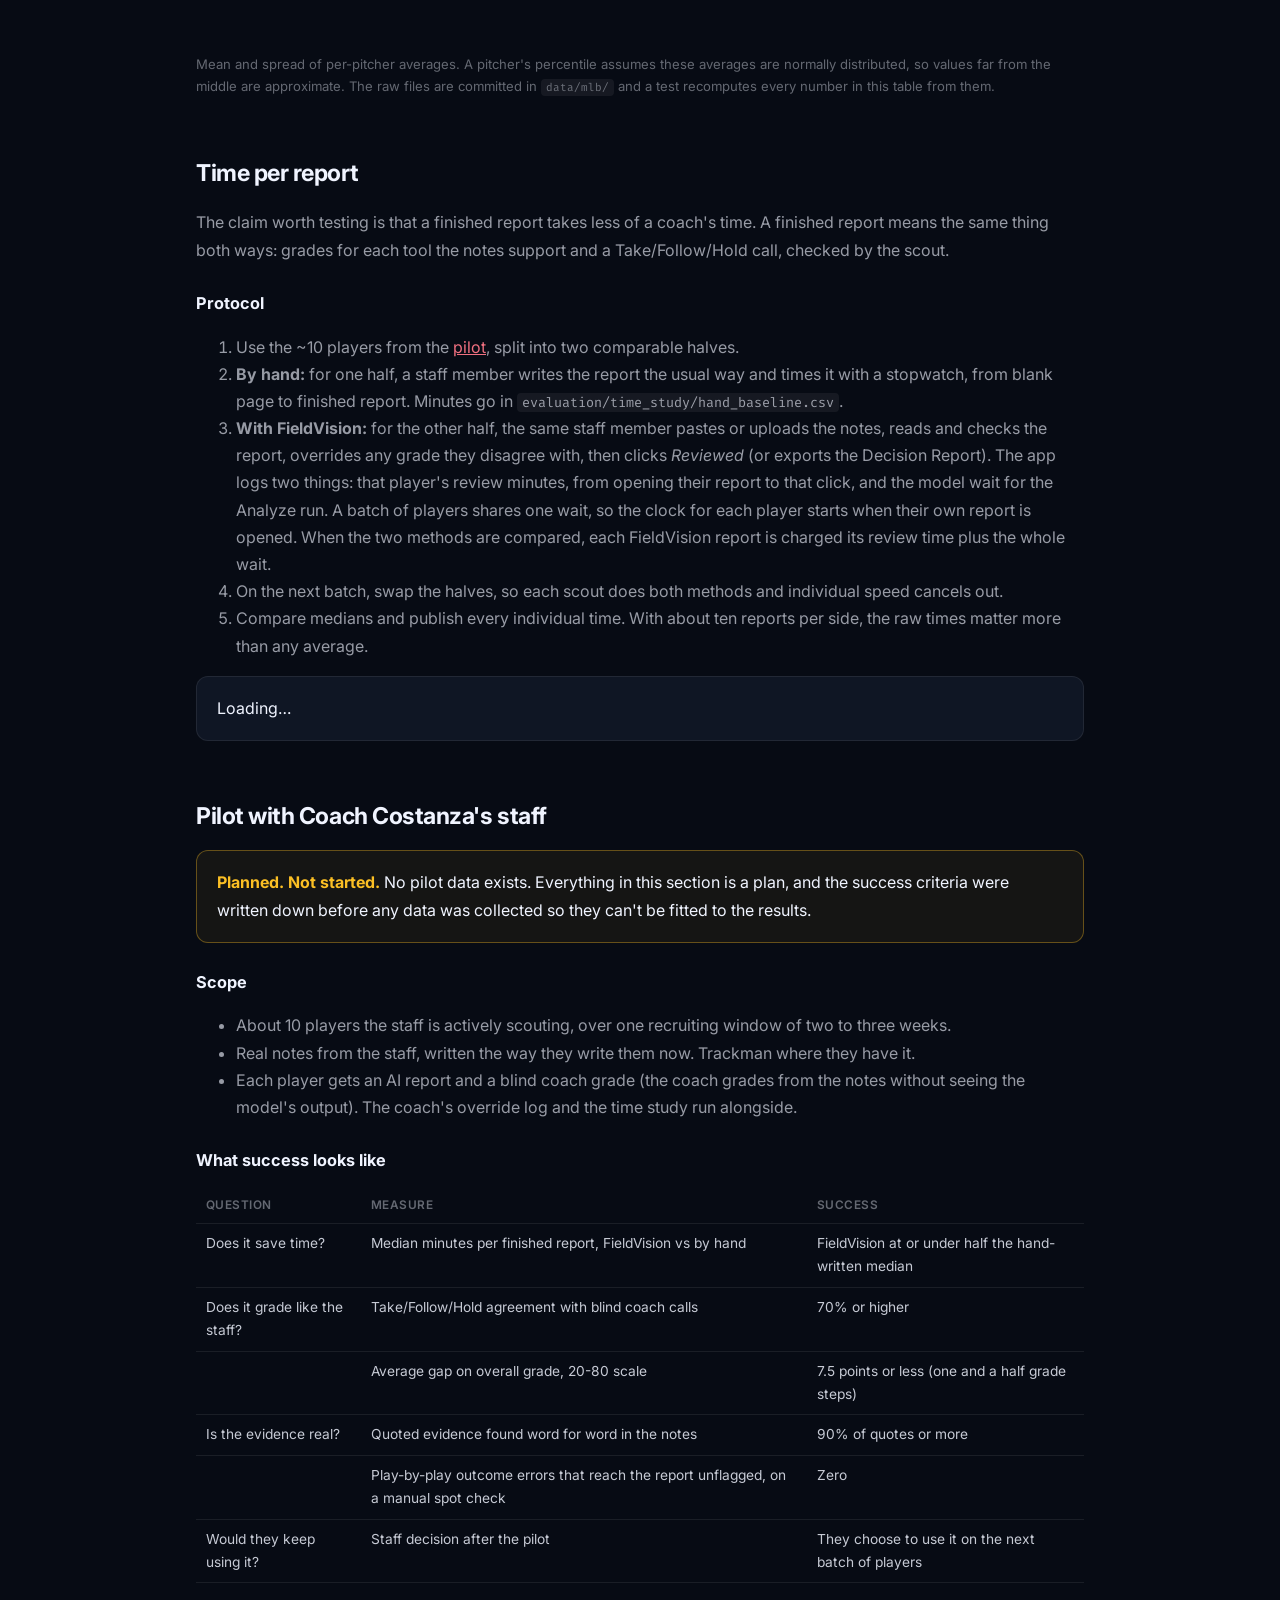
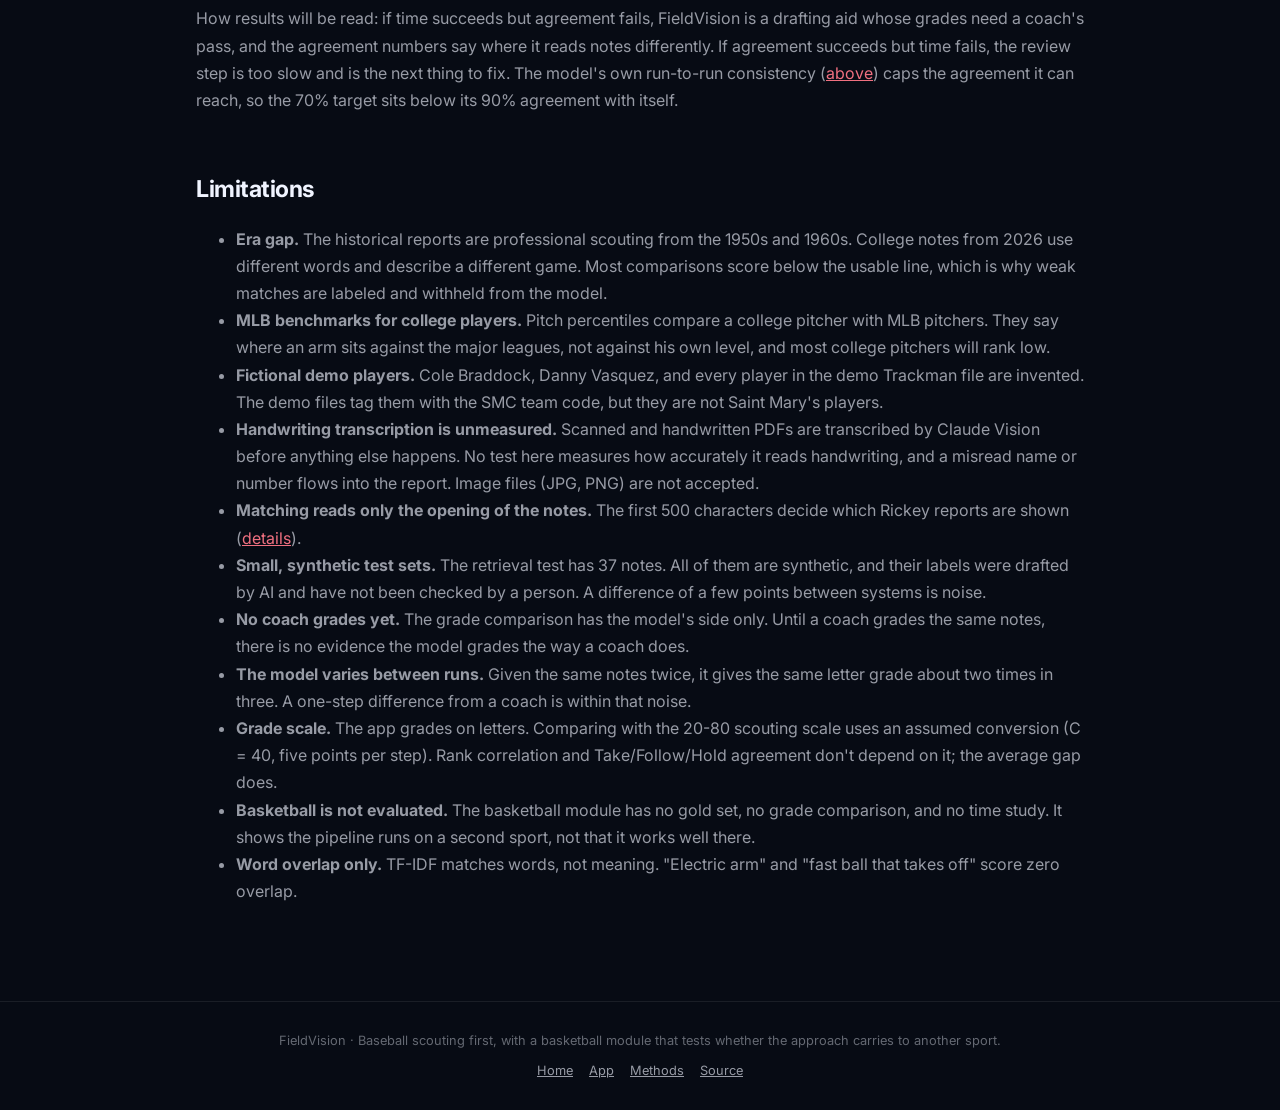
==== commit 0121d795: "Qualify landing-page claims; disclose the 500-character cut and the decision mapping Landing page: -" ====
--- a/methods.html
+++ b/methods.html
@@ -107,6 +107,7 @@
   <h2 id="matching">Matching and confidence</h2>
   <h3>Finding historical comparisons</h3>
   <p>The notes are compared with every Rickey report using TF-IDF, a word-overlap score from 0 to 1. Three adjustments sit on top, each measured on its own in the evaluation below:</p>
+  <p id="first-500"><strong>Only the first 500 characters of a player's notes are used for matching</strong>, which is roughly the first 80 words. The model still grades from the full notes, but anything past that point has no effect on which Rickey reports come back. Notes that open with a roster line or game context, and get to the player's tools later, will match worse than notes that lead with the tools. The evaluation below uses the same 500-character cut.</p>
   <ul>
     <li><strong>Shared vocabulary.</strong> Modern and 1950s terms are mapped to one spelling, so "changeup" matches "change of pace" and "command" matches "control".</li>
     <li><strong>Role filter.</strong> Notes on a pitcher are not matched with reports on position players, and the reverse. The player's role is read from the position line of the notes.</li>
@@ -135,6 +136,9 @@
   <div class="scroll"><table id="calibration-table"></table></div>
   <h3>Grades: does the model grade like a coach?</h3>
   <div id="grades"></div>
+  <h3 id="decision-mapping">Four recommendations, three decisions</h3>
+  <p>The app gives one of four recommendations: Priority Follow, Follow, Hold, or Do Not Follow. Coaches in this comparison pick from three decisions: Take, Follow, or Hold. To compare them, Priority Follow counts as Take, Follow stays Follow, and both Hold and Do Not Follow count as Hold.</p>
+  <p id="mapping-result">Loading…</p>
 
   <h2 id="benchmarks">MLB benchmarks</h2>
   <p id="bench-intro"></p>
@@ -180,6 +184,8 @@
     <li><strong>Era gap.</strong> The historical reports are professional scouting from <span class="yr-range">the 1950s and 1960s</span>. College notes from 2026 use different words and describe a different game. Most comparisons score below the usable line, which is why weak matches are labeled and withheld from the model.</li>
     <li><strong>MLB benchmarks for college players.</strong> Pitch percentiles compare a college pitcher with <span class="bench-label">MLB</span> pitchers. They say where an arm sits against the major leagues, not against his own level, and most college pitchers will rank low.</li>
     <li><strong>Fictional demo players.</strong> Cole Braddock, Danny Vasquez, and every player in the demo Trackman file are invented. The demo files tag them with the SMC team code, but they are not Saint Mary's players.</li>
+    <li><strong>Handwriting transcription is unmeasured.</strong> Scanned and handwritten PDFs are transcribed by Claude Vision before anything else happens. No test here measures how accurately it reads handwriting, and a misread name or number flows into the report. Image files (JPG, PNG) are not accepted.</li>
+    <li><strong>Matching reads only the opening of the notes.</strong> The first 500 characters decide which Rickey reports are shown (<a href="#first-500">details</a>).</li>
     <li><strong>Small, synthetic test sets.</strong> The retrieval test has <span class="n-gold">37</span> notes. All of them are synthetic, and their labels were drafted by AI and have not been checked by a person. A difference of a few points between systems is noise.</li>
     <li><strong>No coach grades yet.</strong> The grade comparison has the model's side only. Until a coach grades the same notes, there is no evidence the model grades the way a coach does.</li>
     <li><strong>The model varies between runs.</strong> Given the same notes twice, it gives the same letter grade <span class="same-letter">about two times in three</span>. A one-step difference from a coach is within that noise.</li>
@@ -279,6 +285,17 @@
       document.querySelectorAll('.same-letter').forEach(e => e.textContent = pct(t.same_letter) + ' of the time');
     }
     el.innerHTML = html;
+    const m = d.decision_mapping;
+    if (m) {
+      document.getElementById('mapping-result').textContent =
+        `Folding four labels into three could hide disagreement between Hold and Do Not Follow, so both versions are reported. ` +
+        `Across the two AI runs, the same four-way recommendation came back for ${m.four_way_same} of ${m.players} players, ` +
+        `and the same three-way decision for ${m.three_way_same} of ${m.players}. ` +
+        (m.four_way_same === m.three_way_same
+          ? `The two match, so the mapping hid nothing in this set. `
+          : `The mapping accounts for the difference. `) +
+        `The comparison with coaches can only use the three-way version, because that is the scale coaches answer on.`;
+    }
   }
 
   // Time study
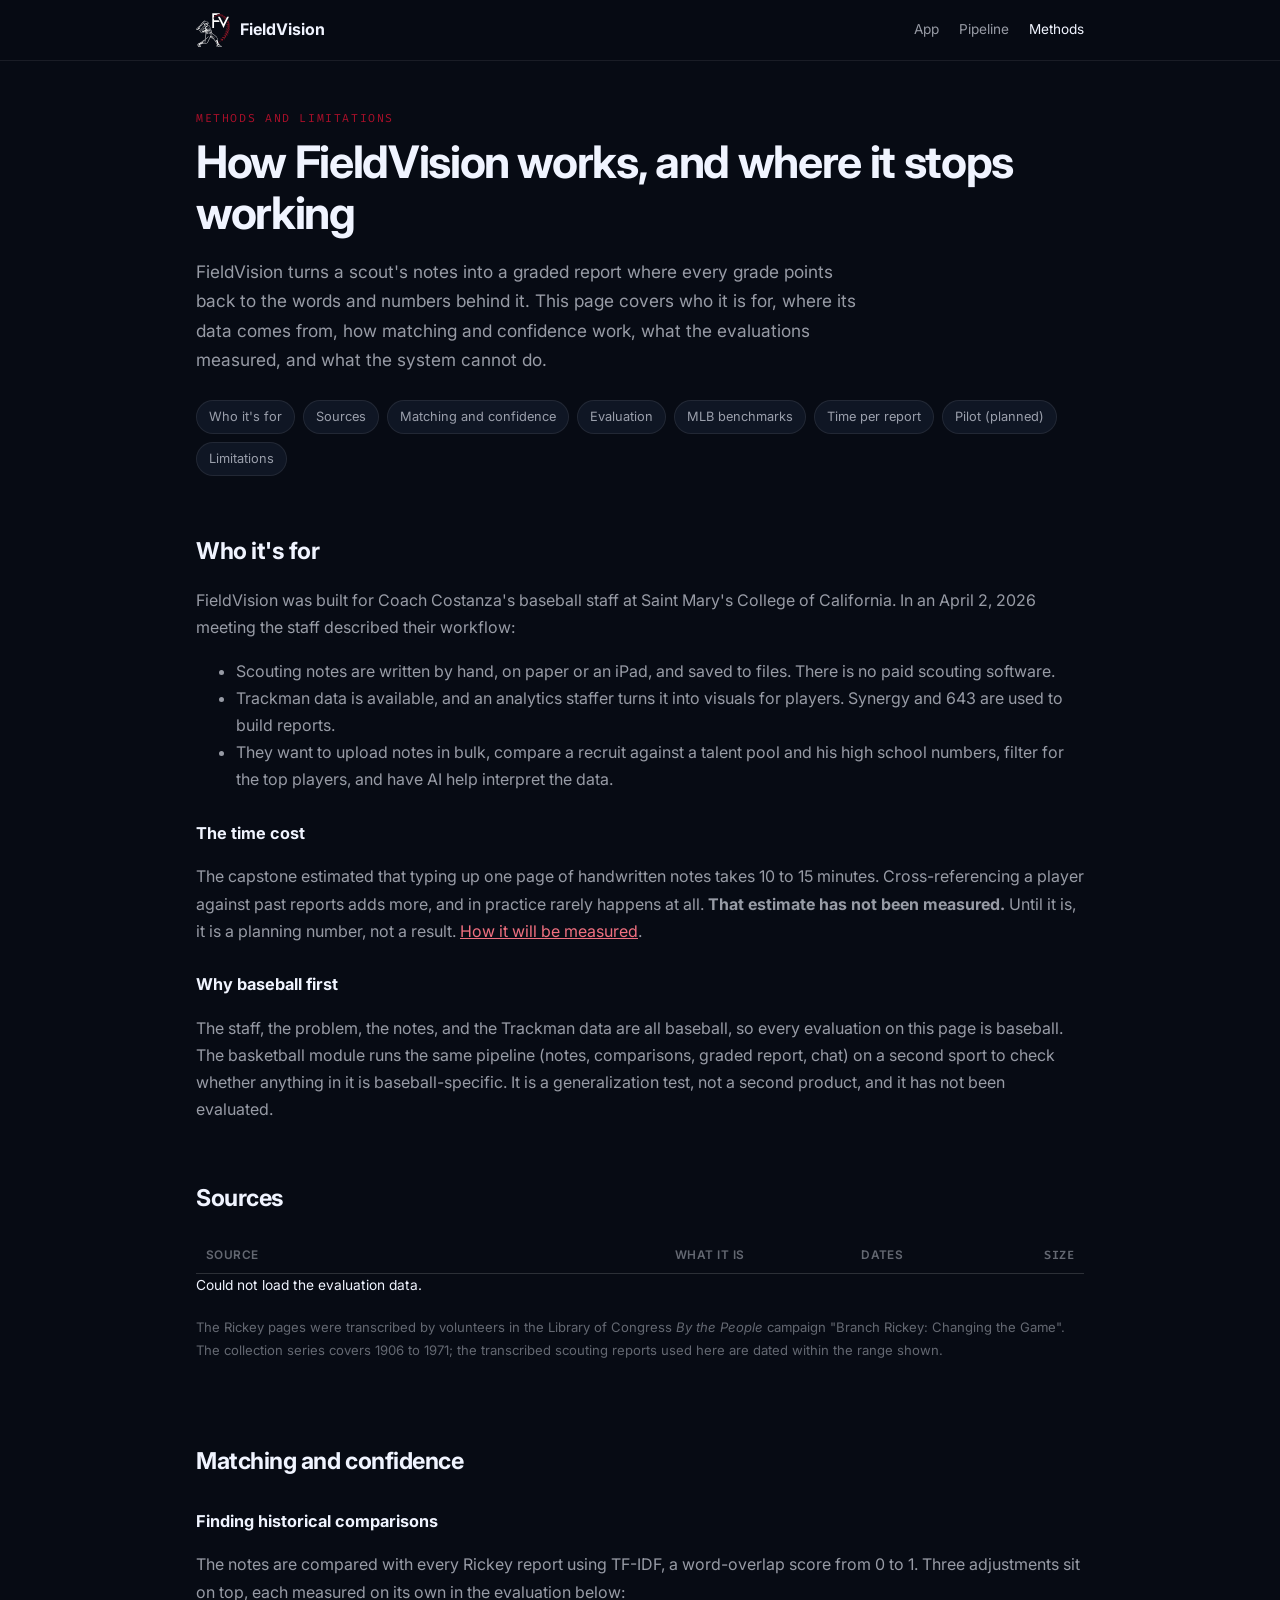
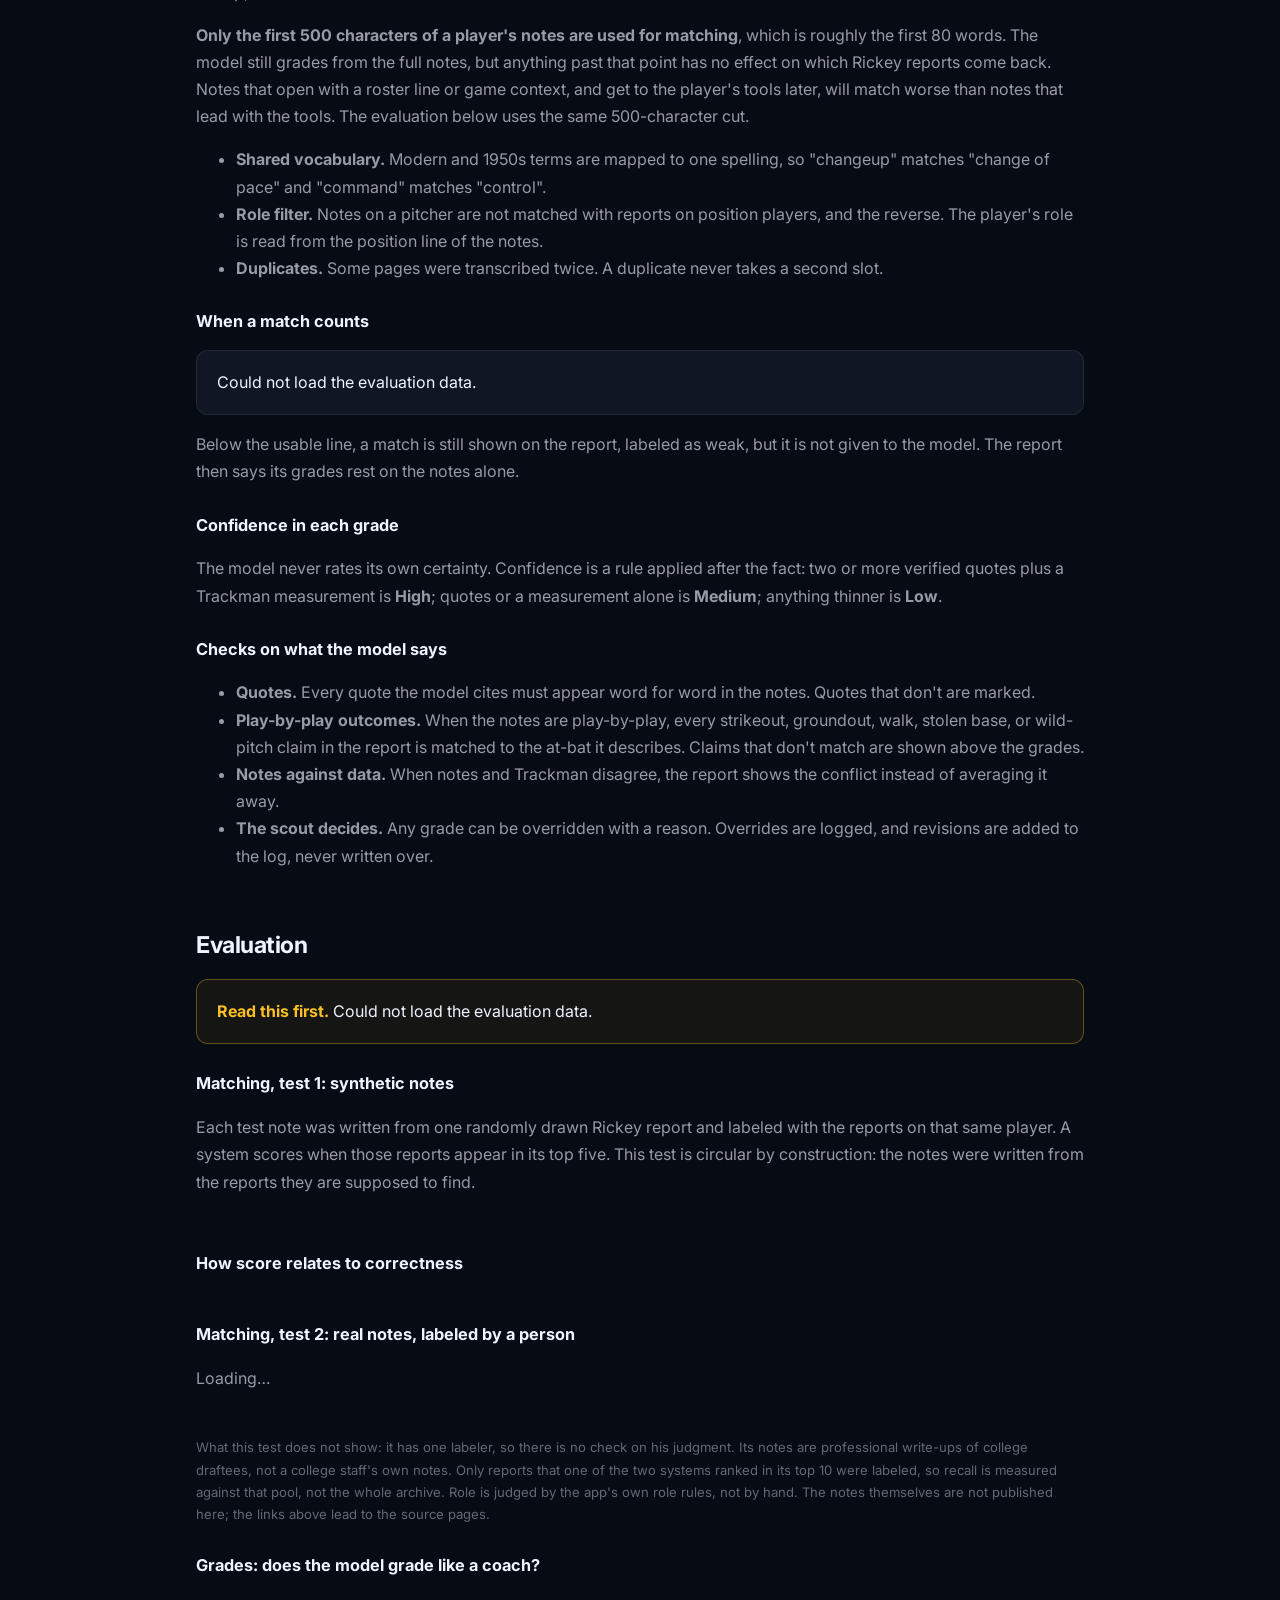
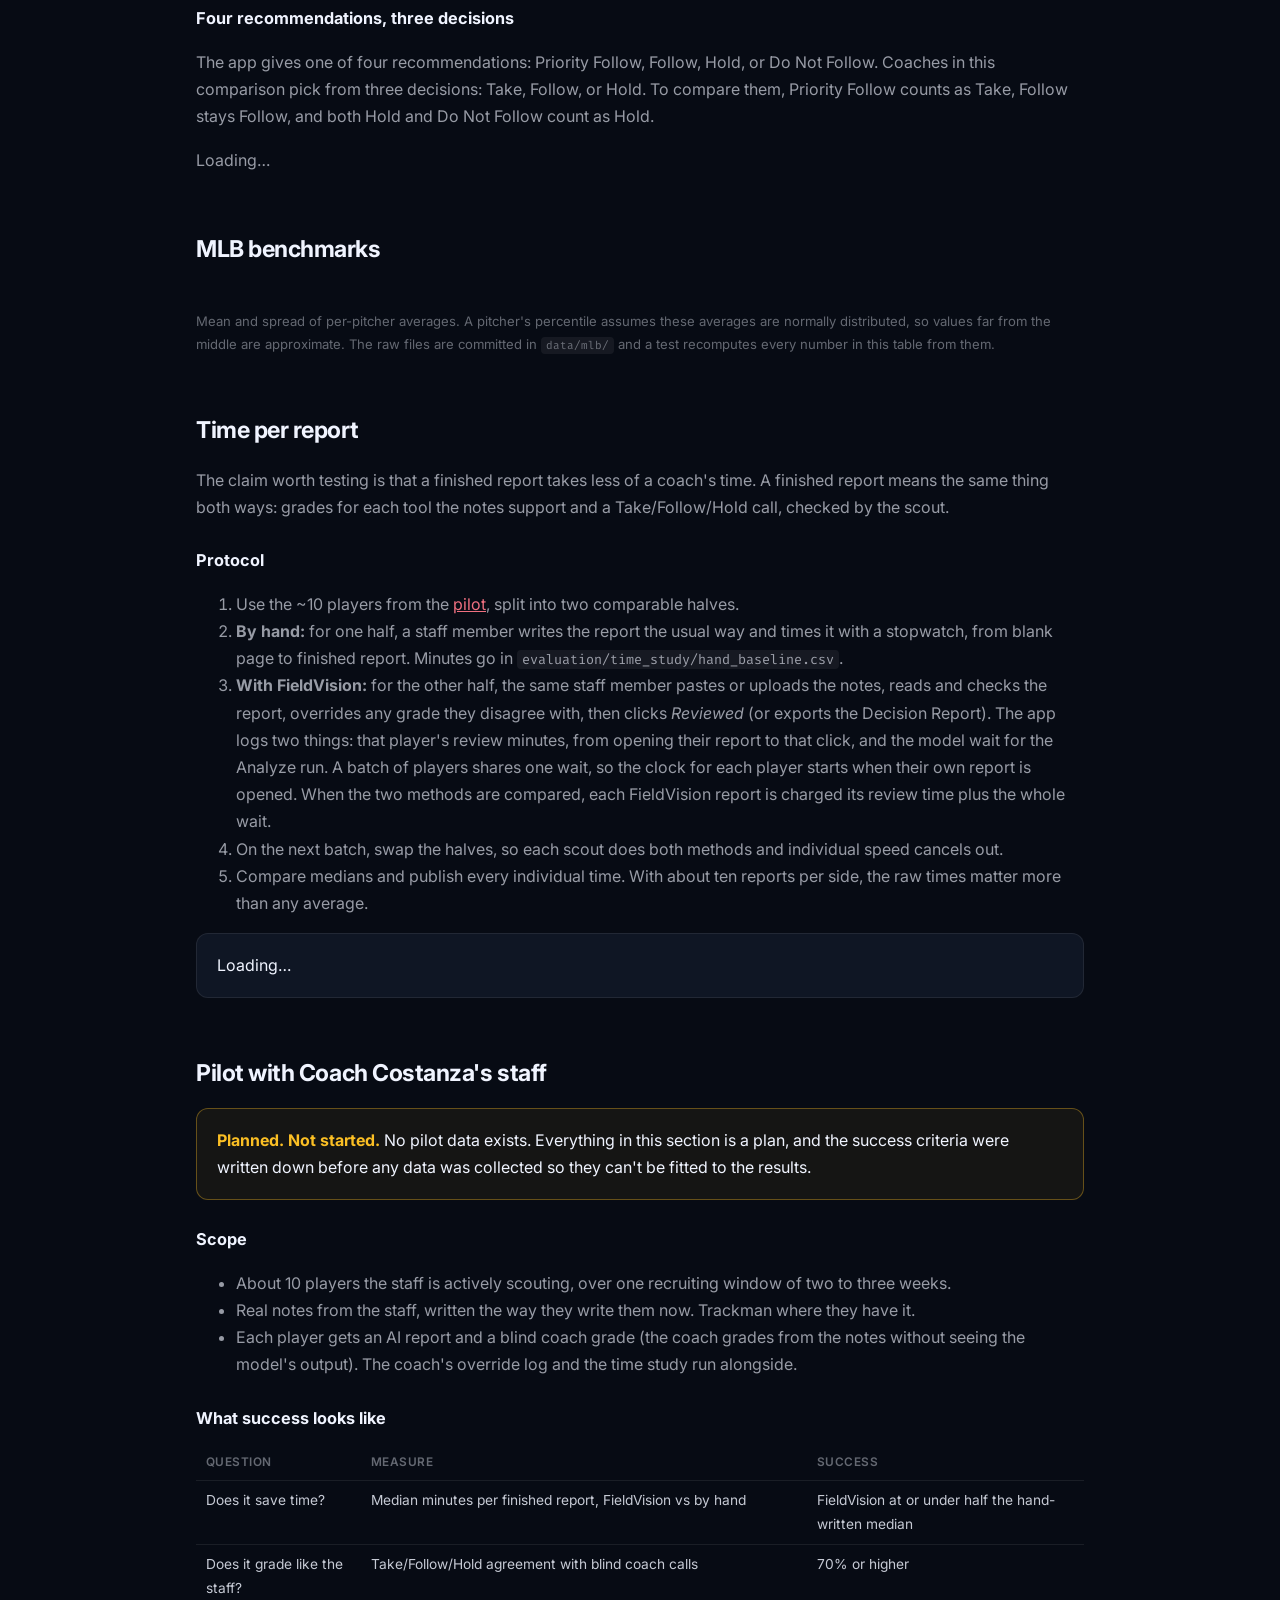
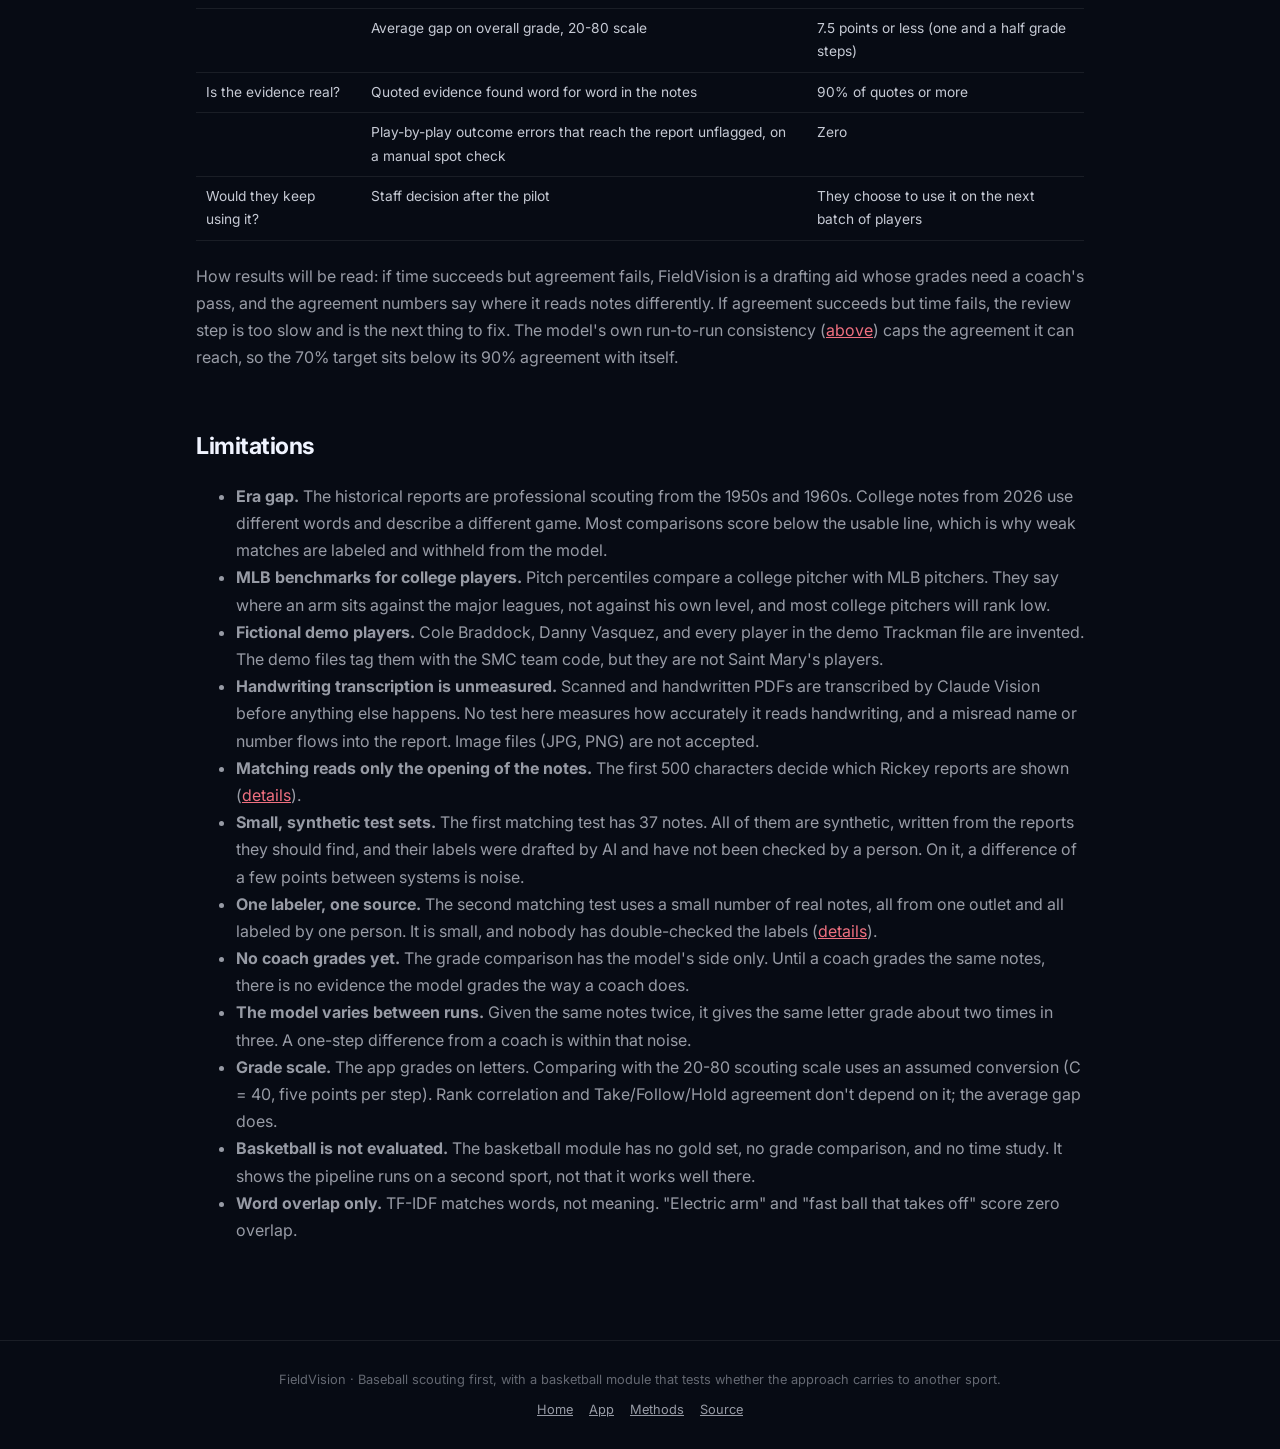
==== commit 18891b25: "Show the independent matching test on /methods, from the committed results /api/methods passes the t" ====
--- a/methods.html
+++ b/methods.html
@@ -128,12 +128,20 @@
 
   <h2 id="evaluation">Evaluation</h2>
   <div class="card warn"><strong>Read this first.</strong> <span id="eval-caveat">Loading…</span></div>
-  <h3>Retrieval: does it find the right Rickey reports?</h3>
-  <p>Each test note was written from one randomly drawn Rickey report and labeled with the reports on that same player. A system scores when those reports appear in its top five.</p>
+  <h3 id="synthetic">Matching, test 1: synthetic notes</h3>
+  <p>Each test note was written from one randomly drawn Rickey report and labeled with the reports on that same player. A system scores when those reports appear in its top five. This test is circular by construction: the notes were written from the reports they are supposed to find.</p>
   <div class="scroll"><table id="retrieval-table"></table></div>
   <p class="small" id="retrieval-note"></p>
   <h3>How score relates to correctness</h3>
   <div class="scroll"><table id="calibration-table"></table></div>
+  <h3 id="independent">Matching, test 2: real notes, labeled by a person</h3>
+  <p id="independent-intro">Loading…</p>
+  <div class="scroll"><table id="independent-table"></table></div>
+  <p id="independent-reading"></p>
+  <p class="small" id="independent-defs"></p>
+  <p class="small" id="independent-sources"></p>
+  <p class="small">What this test does not show: it has one labeler, so there is no check on his judgment. Its notes are professional write-ups of college draftees, not a college staff's own notes. Only reports that one of the two systems ranked in its top 10 were labeled, so recall is measured against that pool, not the whole archive. Role is judged by the app's own role rules, not by hand. The notes themselves are not published here; the links above lead to the source pages.</p>
+
   <h3>Grades: does the model grade like a coach?</h3>
   <div id="grades"></div>
   <h3 id="decision-mapping">Four recommendations, three decisions</h3>
@@ -186,7 +194,8 @@
     <li><strong>Fictional demo players.</strong> Cole Braddock, Danny Vasquez, and every player in the demo Trackman file are invented. The demo files tag them with the SMC team code, but they are not Saint Mary's players.</li>
     <li><strong>Handwriting transcription is unmeasured.</strong> Scanned and handwritten PDFs are transcribed by Claude Vision before anything else happens. No test here measures how accurately it reads handwriting, and a misread name or number flows into the report. Image files (JPG, PNG) are not accepted.</li>
     <li><strong>Matching reads only the opening of the notes.</strong> The first 500 characters decide which Rickey reports are shown (<a href="#first-500">details</a>).</li>
-    <li><strong>Small, synthetic test sets.</strong> The retrieval test has <span class="n-gold">37</span> notes. All of them are synthetic, and their labels were drafted by AI and have not been checked by a person. A difference of a few points between systems is noise.</li>
+    <li><strong>Small, synthetic test sets.</strong> The first matching test has <span class="n-gold">37</span> notes. All of them are synthetic, written from the reports they should find, and their labels were drafted by AI and have not been checked by a person. On it, a difference of a few points between systems is noise.</li>
+    <li><strong>One labeler, one source.</strong> The second matching test uses <span class="n-independent">a small number of</span> real notes, all from one outlet and all labeled by one person. It is small, and nobody has double-checked the labels (<a href="#independent">details</a>).</li>
     <li><strong>No coach grades yet.</strong> The grade comparison has the model's side only. Until a coach grades the same notes, there is no evidence the model grades the way a coach does.</li>
     <li><strong>The model varies between runs.</strong> Given the same notes twice, it gives the same letter grade <span class="same-letter">about two times in three</span>. A one-step difference from a coach is within that noise.</li>
     <li><strong>Grade scale.</strong> The app grades on letters. Comparing with the 20-80 scouting scale uses an assumed conversion (C = 40, five points per step). Rank correlation and Take/Follow/Hold agreement don't depend on it; the average gap does.</li>
@@ -223,6 +232,8 @@
         <td>${b.season} season, downloaded ${esc(b.fetched)}</td><td class="num">${Object.values(b.pitch_types)[0].pitchers.toLocaleString()} pitchers (fastball)</td></tr>
     <tr><td>Basketball-Reference</td><td>NBA per-game stats, for basketball comparisons</td>
         <td>${seasons.join(', ')}</td><td class="num">${bb.player_seasons.toLocaleString()} player-seasons</td></tr>
+    ${d.independent ? `<tr><td>MLB Pipeline draft prospect pages</td><td>Real scouting notes for the second matching test. The text is not stored in this project; only links, labels, and results are.</td>
+        <td>Checked ${esc(d.independent.notes.date_checked)}</td><td class="num">${d.independent.notes.count} notes</td></tr>` : ''}
     <tr><td>Your notes and Trackman files</td><td>What every report is built from</td><td>As uploaded</td><td class="num">n/a</td></tr>`;
   document.querySelectorAll('.yr-range').forEach(el => el.textContent = `${c.first_year} to ${c.last_year}`);
   document.getElementById('rickey-years').innerHTML =
@@ -240,10 +251,12 @@
       <div class="small" style="margin-top:6px;">Set from the calibration table in the evaluation below, on the same test set it is reported on.</div>`;
     const g = r.gold;
     document.querySelectorAll('.n-gold').forEach(el => el.textContent = g.queries);
+    const indep = d.independent;
     document.getElementById('eval-caveat').textContent =
-      `The retrieval test uses ${g.queries} synthetic notes (fictional players, written by AI from real Rickey reports). ` +
-      `Labels are ${g.label_status === 'ai_drafted_unaudited' ? 'AI-drafted and not yet checked by a person' : g.label_status}. ` +
-      `No coach has graded anything yet. Treat every number below as provisional.`;
+      `Matching is tested two ways below. Test 1 uses ${g.queries} synthetic notes (fictional players, written by AI from real Rickey reports); ` +
+      `its labels are ${g.label_status === 'ai_drafted_unaudited' ? 'AI-drafted and not yet checked by a person' : g.label_status}. ` +
+      (indep ? `Test 2 uses ${indep.notes.count} real notes labeled by one person. ` : '') +
+      `No coach has graded anything yet, so nothing here shows the model's grades are right. Treat every number as provisional.`;
     const names = { random: 'Random', bm25: 'BM25 (standard word-match baseline)', tfidf_before: 'FieldVision before fixes',
       'tfidf_before + role filter': '+ role filter only', 'tfidf_before + vocabulary': '+ shared vocabulary only', production: 'FieldVision now' };
     document.getElementById('retrieval-table').innerHTML = `
@@ -260,6 +273,91 @@
       <thead><tr><th>Score</th><th class="num">Matches</th><th class="num">Was a labeled report</th><th class="num">Right role</th></tr></thead>
       <tbody>${r.calibration.map(x => `<tr><td>${x.score_from.toFixed(2)} to ${x.score_to.toFixed(2)}</td><td class="num">${x.hits}</td>
         <td class="num">${pct(x.labeled_report_rate)}</td><td class="num">${pct(x.role_compatible_rate)}</td></tr>`).join('')}</tbody>`;
+  }
+
+  // Independent matching test. Every figure comes from the two committed
+  // bootstrap files; the verdict in the last column is computed from each
+  // interval, not written by hand.
+  const ind = d.independent;
+  if (ind) {
+    const R = ind.results, X = ind.extra, L = ind.labels, N = ind.notes;
+    document.querySelectorAll('.n-independent').forEach(e => e.textContent = N.count);
+    const who = L.labelers.length ? L.labelers.join(' and ') : 'one person';
+    const rel = L.by_relevance;
+    document.getElementById('independent-intro').textContent =
+      `${N.count} real scouting notes on college draftees (${N.pitchers} pitchers, ${N.position_players} position players), ` +
+      `${N.written_from_rickey_reports === 0 ? 'none of them written from a Rickey report' : `${N.written_from_rickey_reports} written from Rickey reports`}. ` +
+      `For each note, the top 10 Rickey reports from FieldVision and from BM25 were pooled, giving ${L.pairs} note-report pairs. ` +
+      `${who} labeled every pair${L.labeled_on.length ? ` on ${L.labeled_on.join(', ')}` : ''} without seeing which system had returned it: ` +
+      `clearly relevant (${rel['2'] || 0} pairs), partly relevant (${rel['1'] || 0}), or not relevant (${rel['0'] || 0}). ` +
+      `Brackets are 95% intervals from ${R.draws.toLocaleString()} bootstrap resamples of the notes.`;
+
+    // Two decimals, unless that would round a non-zero bound to 0.00 and make
+    // an interval look like it includes zero when it does not.
+    const ci = c => {
+      if (!c) return '';
+      const digits = c.some(v => v !== 0 && Math.abs(v) < 0.005) ? 3 : 2;
+      return `[${Number(c[0]).toFixed(digits)}, ${Number(c[1]).toFixed(digits)}]`;
+    };
+    const signed = v => (v > 0 ? '+' : '') + Number(v).toFixed(3);
+    // [label, file, key, higher is better, name used in the summary sentence]
+    const metrics = [
+      ['Precision@5 (partly or clearly relevant)', R, 'precision_at_5', true, 'precision@5'],
+      ['Precision@5, strict (clearly relevant only)', R, 'precision_at_5_strict', true, 'strict precision@5'],
+      ['Recall@5 (partly or clearly relevant)', X, 'recall_at_5', true, 'recall@5'],
+      ['Recall@5, strict (clearly relevant only)', X, 'recall_at_5_strict', true, 'strict recall@5'],
+      ['MRR@10', R, 'mrr_at_10', true, 'MRR@10'],
+      ['nDCG@10', R, 'ndcg_at_10', true, 'nDCG@10'],
+      ['Any relevant report in the top 10', R, 'any_relevant_in_top10', true, 'having any relevant report in the top 10'],
+      ['Wrong role in top 5, literal', X, 'wrong_role_at_5', false, 'wrong-role rate (literal)'],
+      ['Wrong role in top 5, pitcher vs hitter only', X, 'wrong_role_at_5_opposite_only', false, 'wrong-role rate (pitcher vs hitter only)'],
+    ];
+    function reading (diff, higherIsBetter) {
+      const lo = diff.ci95[0], hi = diff.ci95[1];
+      if (lo <= 0 && hi >= 0) return { verdict: 'tie', text: 'Tie: the interval includes 0' };
+      const fieldvision = higherIsBetter ? lo > 0 : hi < 0;
+      const margin = Math.min(Math.abs(lo), Math.abs(hi)) / (hi - lo);
+      const barely = margin < 0.1;
+      return { verdict: fieldvision ? 'fieldvision' : 'bm25', barely,
+               text: (fieldvision ? 'FieldVision better' : 'BM25 better') + (barely ? ', barely' : '') };
+    }
+    const ahead = [], ties = [], behind = [];
+    const body = metrics.map(([label, file, key, higher, name]) => {
+      const fv = file.systems.production[key], bm = file.systems.bm25[key], diff = file.paired_production_minus_bm25[key];
+      if (!fv || !bm || !diff) return '';
+      const r = reading(diff, higher);
+      const short = name + (r.barely ? ' (barely)' : '');
+      (r.verdict === 'tie' ? ties : r.verdict === 'fieldvision' ? ahead : behind).push(short);
+      const fewer = fv.n_queries < N.count ? ` <span class="small">(${fv.n_queries} of ${N.count} notes)</span>` : '';
+      return `<tr><td>${esc(label)}${fewer}${higher ? '' : ' <span class="small">(lower is better)</span>'}</td>
+        <td class="num">${f3(fv.mean)} <span class="small">${ci(fv.ci95)}</span></td>
+        <td class="num">${f3(bm.mean)} <span class="small">${ci(bm.ci95)}</span></td>
+        <td class="num">${signed(diff.mean_diff)} <span class="small">${ci(diff.ci95)}</span></td>
+        <td>${esc(r.text)}</td></tr>`;
+    }).join('');
+    document.getElementById('independent-table').innerHTML = `
+      <thead><tr><th>Metric</th><th class="num">FieldVision</th><th class="num">BM25</th><th class="num">Difference</th><th>Reading</th></tr></thead>
+      <tbody>${body}</tbody>`;
+    const list = xs => xs.length > 1 ? xs.slice(0, -1).join(', ') + ' and ' + xs[xs.length - 1] : xs[0];
+    document.getElementById('independent-reading').textContent =
+      (ahead.length ? `FieldVision is measurably better than BM25 on ${list(ahead)}. ` : '') +
+      (ties.length ? `No measurable difference on ${list(ties)}. ` : '') +
+      (behind.length ? `BM25 is measurably better on ${list(behind)}. ` : '') +
+      `"Measurably" means the 95% interval for the difference leaves out 0; "barely" means it clears 0 by a hair.`;
+    // Plain-language versions of the definitions stored in the extra results file.
+    const excluded = (X.excluded_queries || {}).recall_at_5_strict || [];
+    document.getElementById('independent-defs').textContent =
+      `Precision@5 is the share of a system's top 5 that the labeler called relevant. ` +
+      `Recall@5 is the share of a note's relevant reports that made the top 5. ` +
+      `"Strict" counts only clearly relevant reports` +
+      (excluded.length ? `; strict recall leaves out ${excluded.length} notes that have no clearly relevant report among those labeled. ` : '. ') +
+      `MRR@10 rewards putting the first relevant report near the top, and nDCG@10 rewards putting the more relevant reports higher. ` +
+      `Wrong role, literal: the share of the top 5 whose role, by the app's rules, is not the note's role, counting reports the rules call mixed or unknown as wrong. ` +
+      `Wrong role, pitcher vs hitter only: counts only a pitcher's note matched with a position player's report, or the reverse.`;
+    document.getElementById('independent-sources').innerHTML = 'Notes come from: ' +
+      N.sources.map(x => `<a href="${esc(x.url).replace(/"/g, '&quot;')}" target="_blank" rel="noopener">${esc(x.source)}</a> (${x.notes})`).join('; ') + '.';
+  } else {
+    document.getElementById('independent-intro').textContent = 'The independent test results are not available on this server.';
   }
 
   // Grades
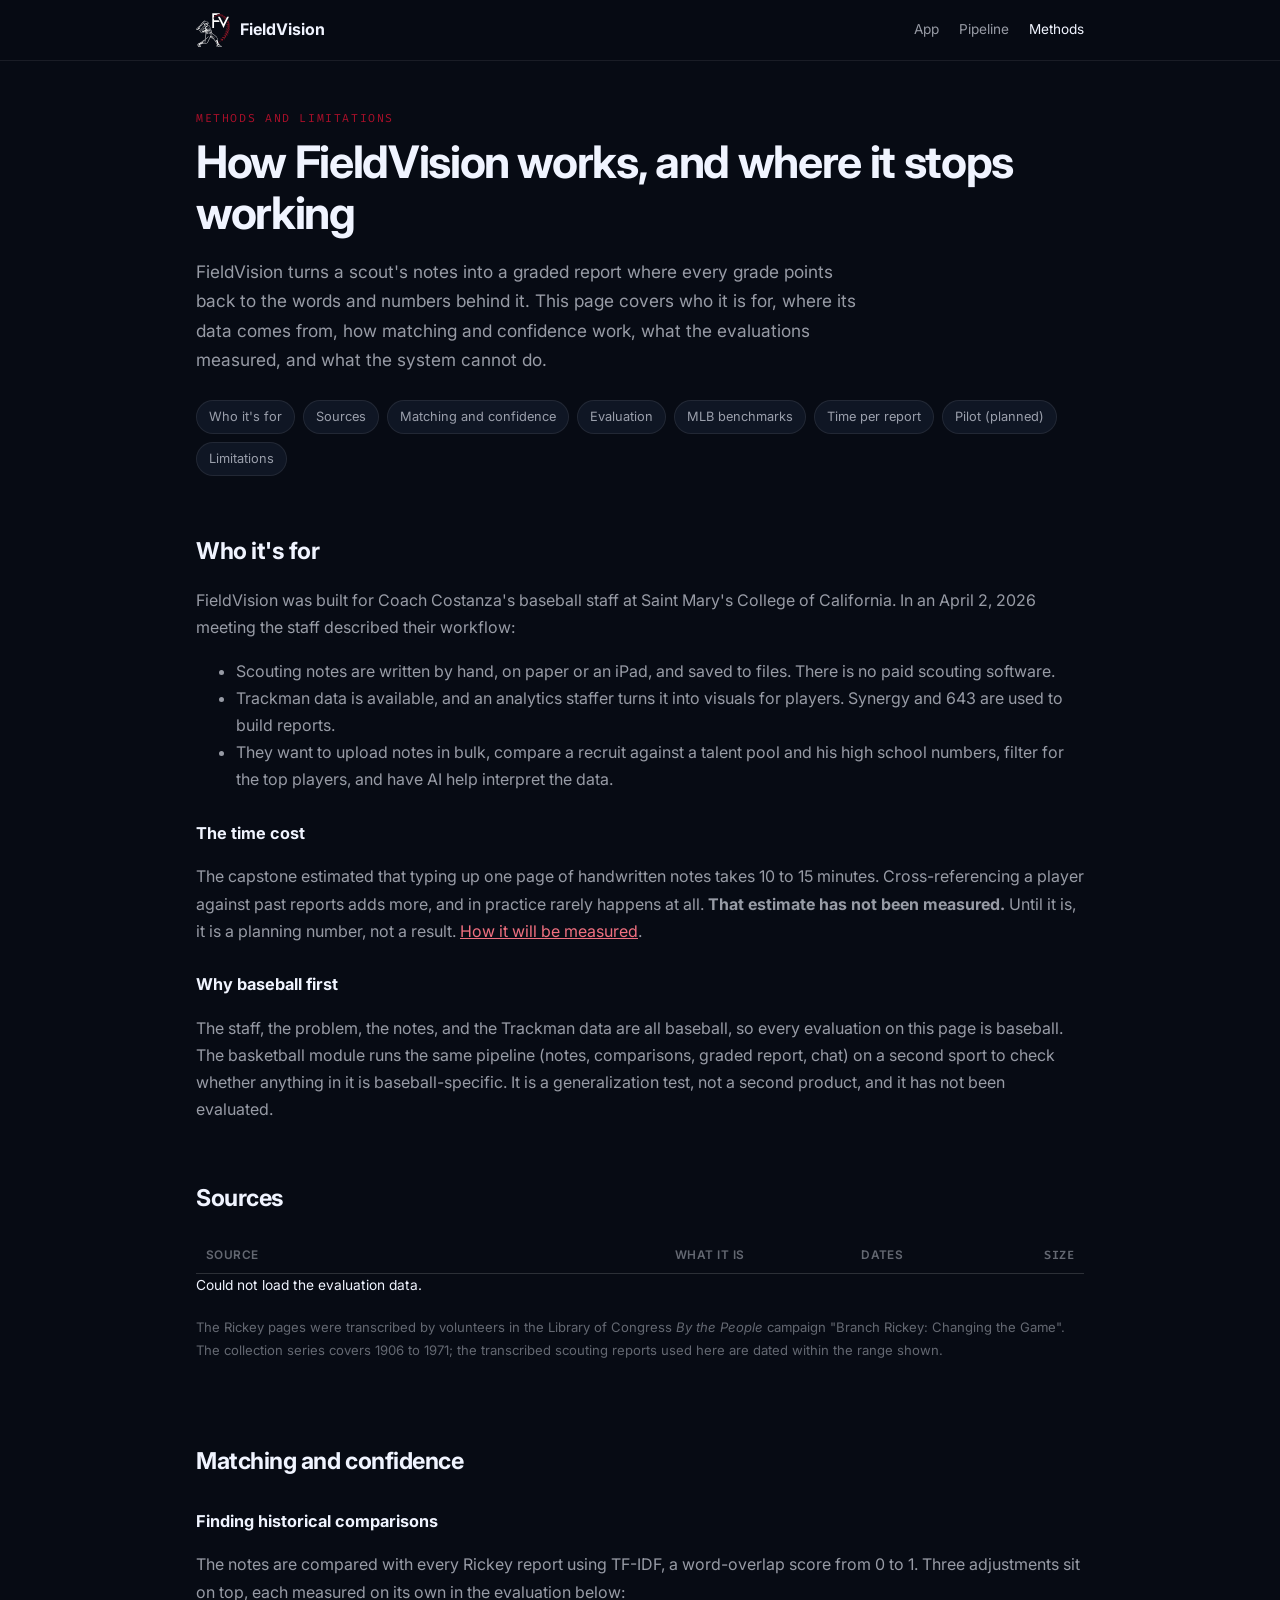
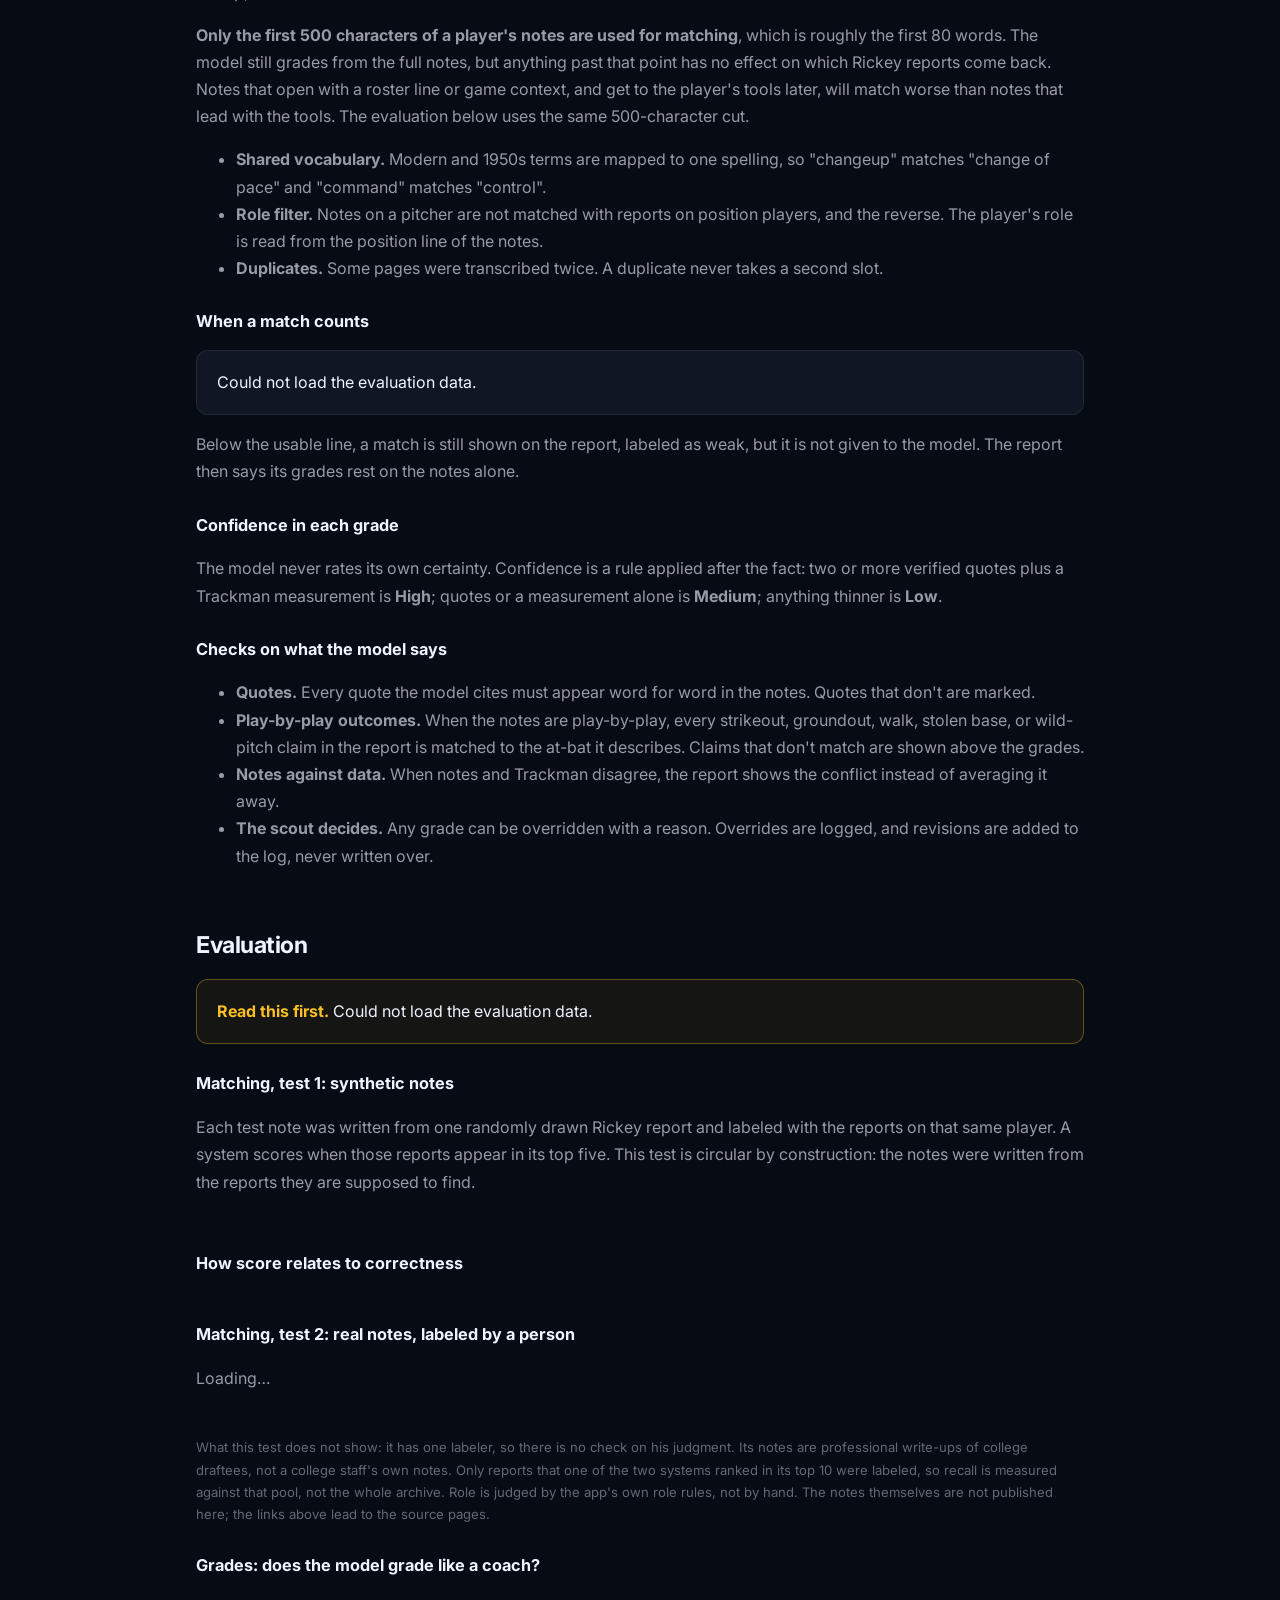
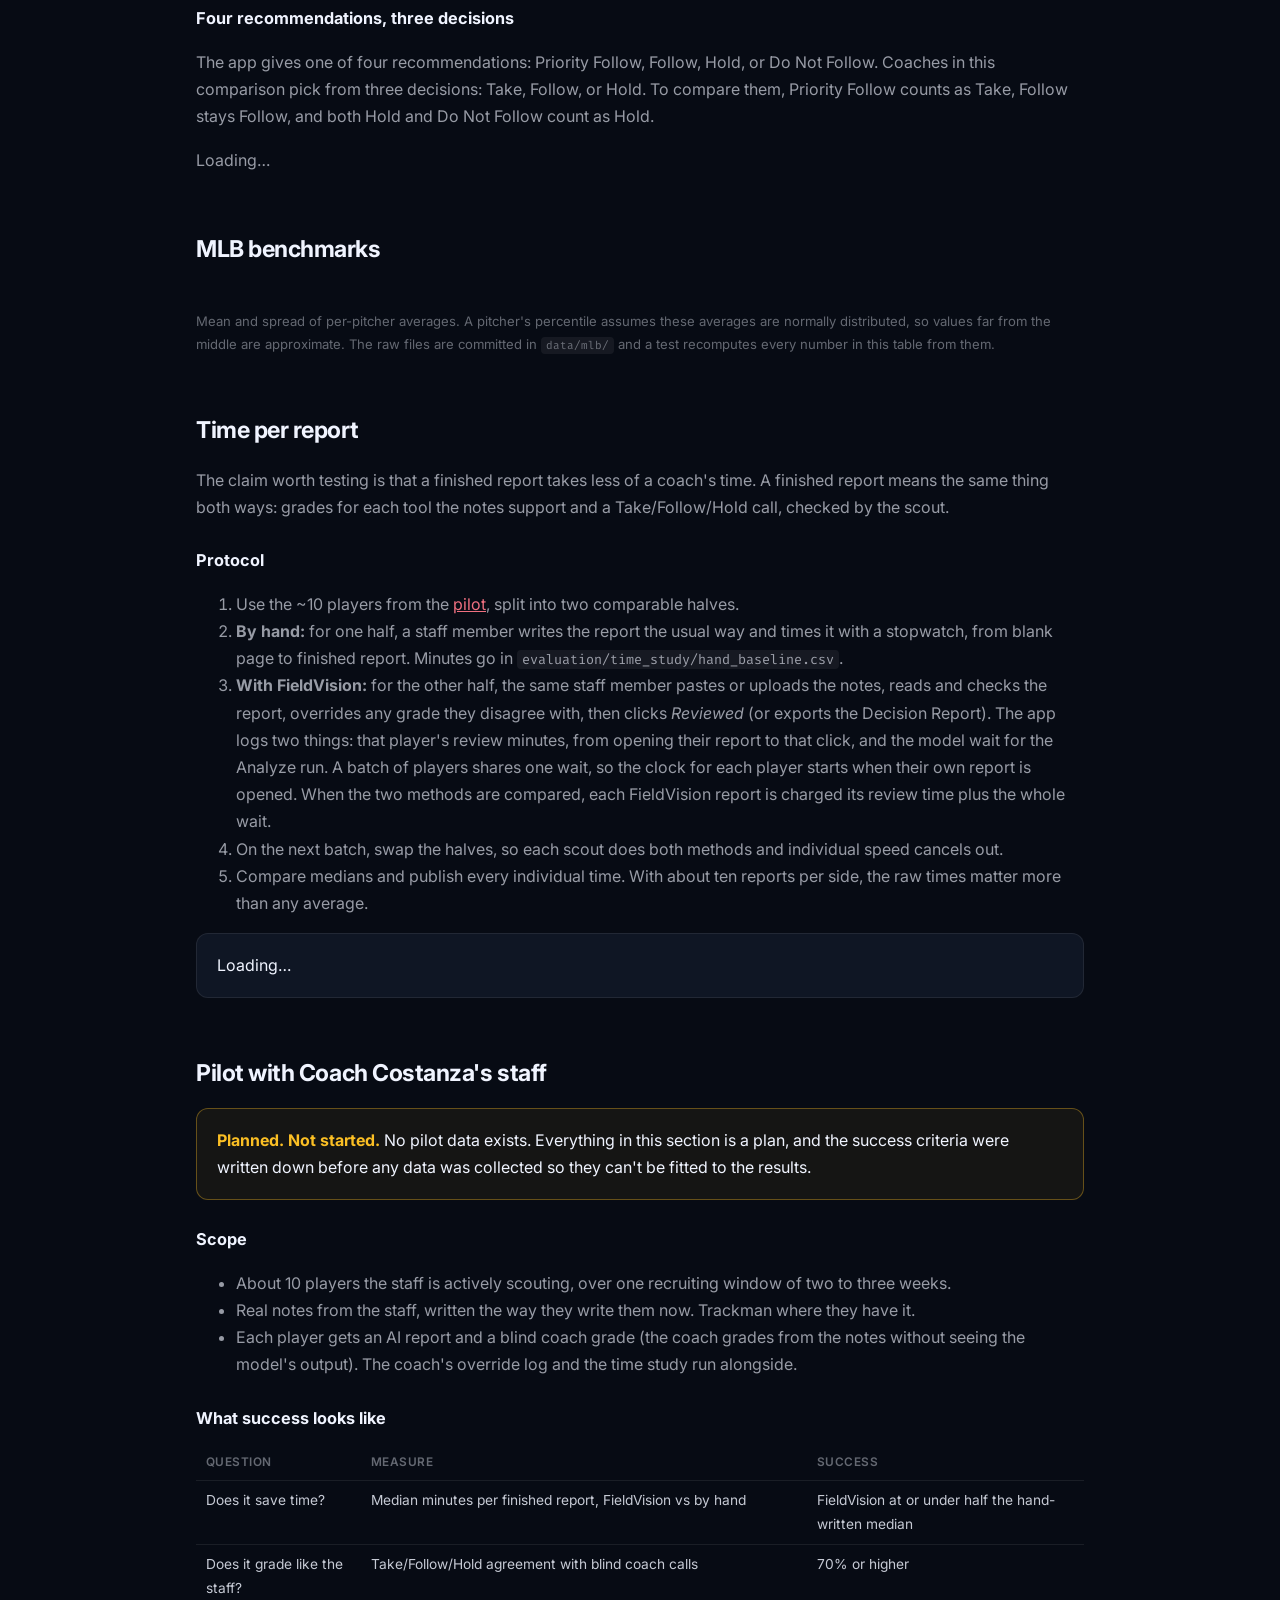
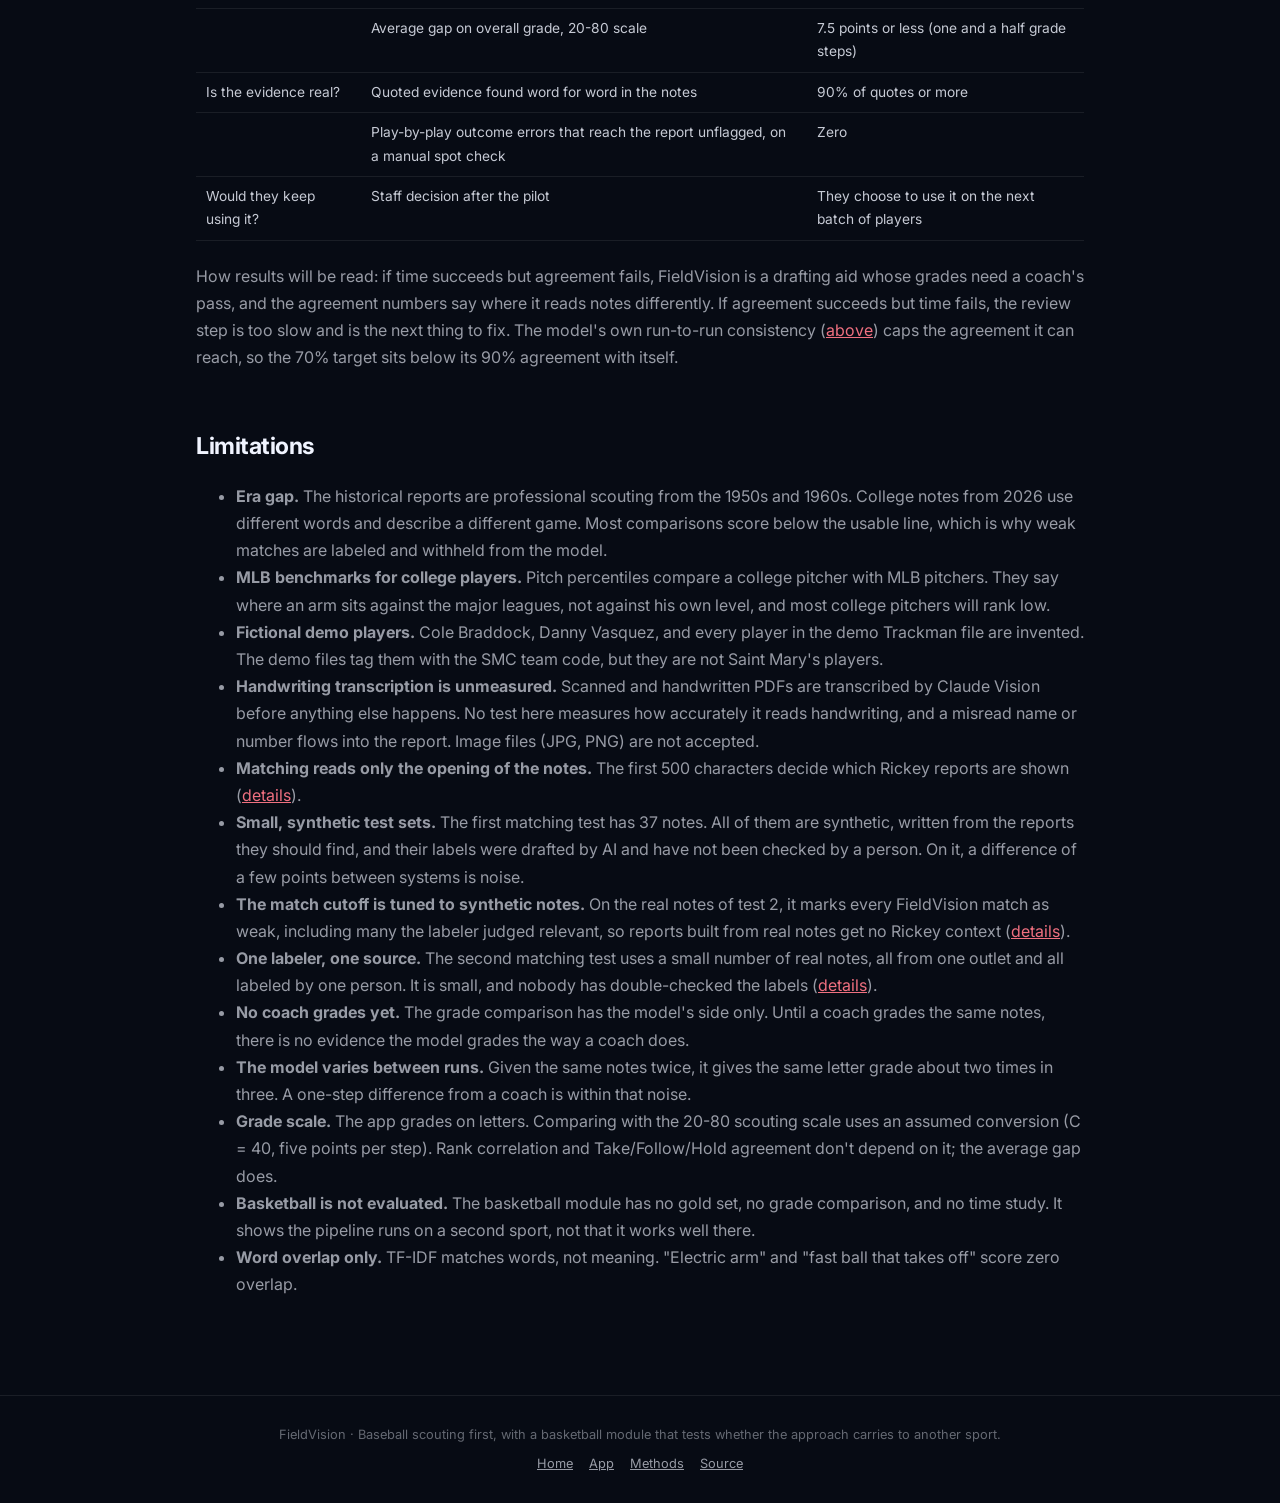
==== commit 44b56e7c: "/methods: show the cutoff finding and the BM25 duplicate note, from data Two findings from the poole" ====
--- a/methods.html
+++ b/methods.html
@@ -138,6 +138,8 @@
   <p id="independent-intro">Loading…</p>
   <div class="scroll"><table id="independent-table"></table></div>
   <p id="independent-reading"></p>
+  <div class="card warn" id="independent-cutoff" hidden></div>
+  <p class="small" id="independent-duplicates" hidden></p>
   <p class="small" id="independent-defs"></p>
   <p class="small" id="independent-sources"></p>
   <p class="small">What this test does not show: it has one labeler, so there is no check on his judgment. Its notes are professional write-ups of college draftees, not a college staff's own notes. Only reports that one of the two systems ranked in its top 10 were labeled, so recall is measured against that pool, not the whole archive. Role is judged by the app's own role rules, not by hand. The notes themselves are not published here; the links above lead to the source pages.</p>
@@ -195,6 +197,7 @@
     <li><strong>Handwriting transcription is unmeasured.</strong> Scanned and handwritten PDFs are transcribed by Claude Vision before anything else happens. No test here measures how accurately it reads handwriting, and a misread name or number flows into the report. Image files (JPG, PNG) are not accepted.</li>
     <li><strong>Matching reads only the opening of the notes.</strong> The first 500 characters decide which Rickey reports are shown (<a href="#first-500">details</a>).</li>
     <li><strong>Small, synthetic test sets.</strong> The first matching test has <span class="n-gold">37</span> notes. All of them are synthetic, written from the reports they should find, and their labels were drafted by AI and have not been checked by a person. On it, a difference of a few points between systems is noise.</li>
+    <li><strong>The match cutoff is tuned to synthetic notes.</strong> On the real notes of test 2, it marks every FieldVision match as weak, including many the labeler judged relevant, so reports built from real notes get no Rickey context (<a href="#independent-cutoff">details</a>).</li>
     <li><strong>One labeler, one source.</strong> The second matching test uses <span class="n-independent">a small number of</span> real notes, all from one outlet and all labeled by one person. It is small, and nobody has double-checked the labels (<a href="#independent">details</a>).</li>
     <li><strong>No coach grades yet.</strong> The grade comparison has the model's side only. Until a coach grades the same notes, there is no evidence the model grades the way a coach does.</li>
     <li><strong>The model varies between runs.</strong> Given the same notes twice, it gives the same letter grade <span class="same-letter">about two times in three</span>. A one-step difference from a coach is within that noise.</li>
@@ -344,6 +347,36 @@
       (ties.length ? `No measurable difference on ${list(ties)}. ` : '') +
       (behind.length ? `BM25 is measurably better on ${list(behind)}. ` : '') +
       `"Measurably" means the 95% interval for the difference leaves out 0; "barely" means it clears 0 by a hair.`;
+    // What the pooled candidates show (candidates_key.csv, read by /api/methods).
+    const C = ind.candidates;
+    if (C) {
+      const P = C.production, cut = C.cutoffs, B = C.bm25_gaps;
+      const usable = P.by_band.strong + P.by_band.moderate;
+      const box = document.getElementById('independent-cutoff');
+      box.innerHTML = `<strong>The usable-match cutoff hides most relevant matches on real notes.</strong> ` +
+        (usable === 0
+          ? `All ${P.hits} of FieldVision's top-${C.depth} matches on these ${P.notes} notes score below ${cut.usable_from} (the highest is ${P.highest_score}). ` +
+            `In the app, every one of these players would get "No close historical match", and no Rickey report would reach the model. `
+          : `${usable} of FieldVision's ${P.hits} top-${C.depth} matches on these notes score ${cut.usable_from} or higher, and ${P.by_band.weak} score below it. `) +
+        `Yet the labeler judged ${P.labeled_relevant} of those ${P.hits} matches at least partly relevant (${P.labeled_clearly_relevant} clearly relevant), ` +
+        (P.notes_with_a_relevant_hit === P.notes
+          ? `and every one of the ${P.notes} notes has at least one. `
+          : `and ${P.notes_with_a_relevant_hit} of the ${P.notes} notes have at least one. `) +
+        `The cutoff was set on the synthetic test (test 1), and matches on these real notes score lower than matches there ` +
+        `(compare the score table under test 1). Choosing a new cutoff is not part of this evaluation. ` +
+        `<a href="#bands">Current cutoffs</a>`;
+      box.hidden = false;
+      if (B.total) {
+        const dup = document.getElementById('independent-duplicates');
+        dup.textContent =
+          `BM25's lists contain duplicates. For ${B.notes} of the ${P.notes} notes, BM25 returned a second transcription of a page it had already ranked ` +
+          `(${B.total} times, ${B.in_top_5} of them in the top 5; checked ${B.checked_on}). Pooling kept each page once, so BM25's later results moved up into those slots. ` +
+          `FieldVision collapses duplicates itself and has none. In test 1 a returned duplicate counts as a wasted slot instead, ` +
+          `so this treatment helps BM25 here and does not inflate FieldVision's lead.`;
+        dup.hidden = false;
+      }
+    }
+
     // Plain-language versions of the definitions stored in the extra results file.
     const excluded = (X.excluded_queries || {}).recall_at_5_strict || [];
     document.getElementById('independent-defs').textContent =
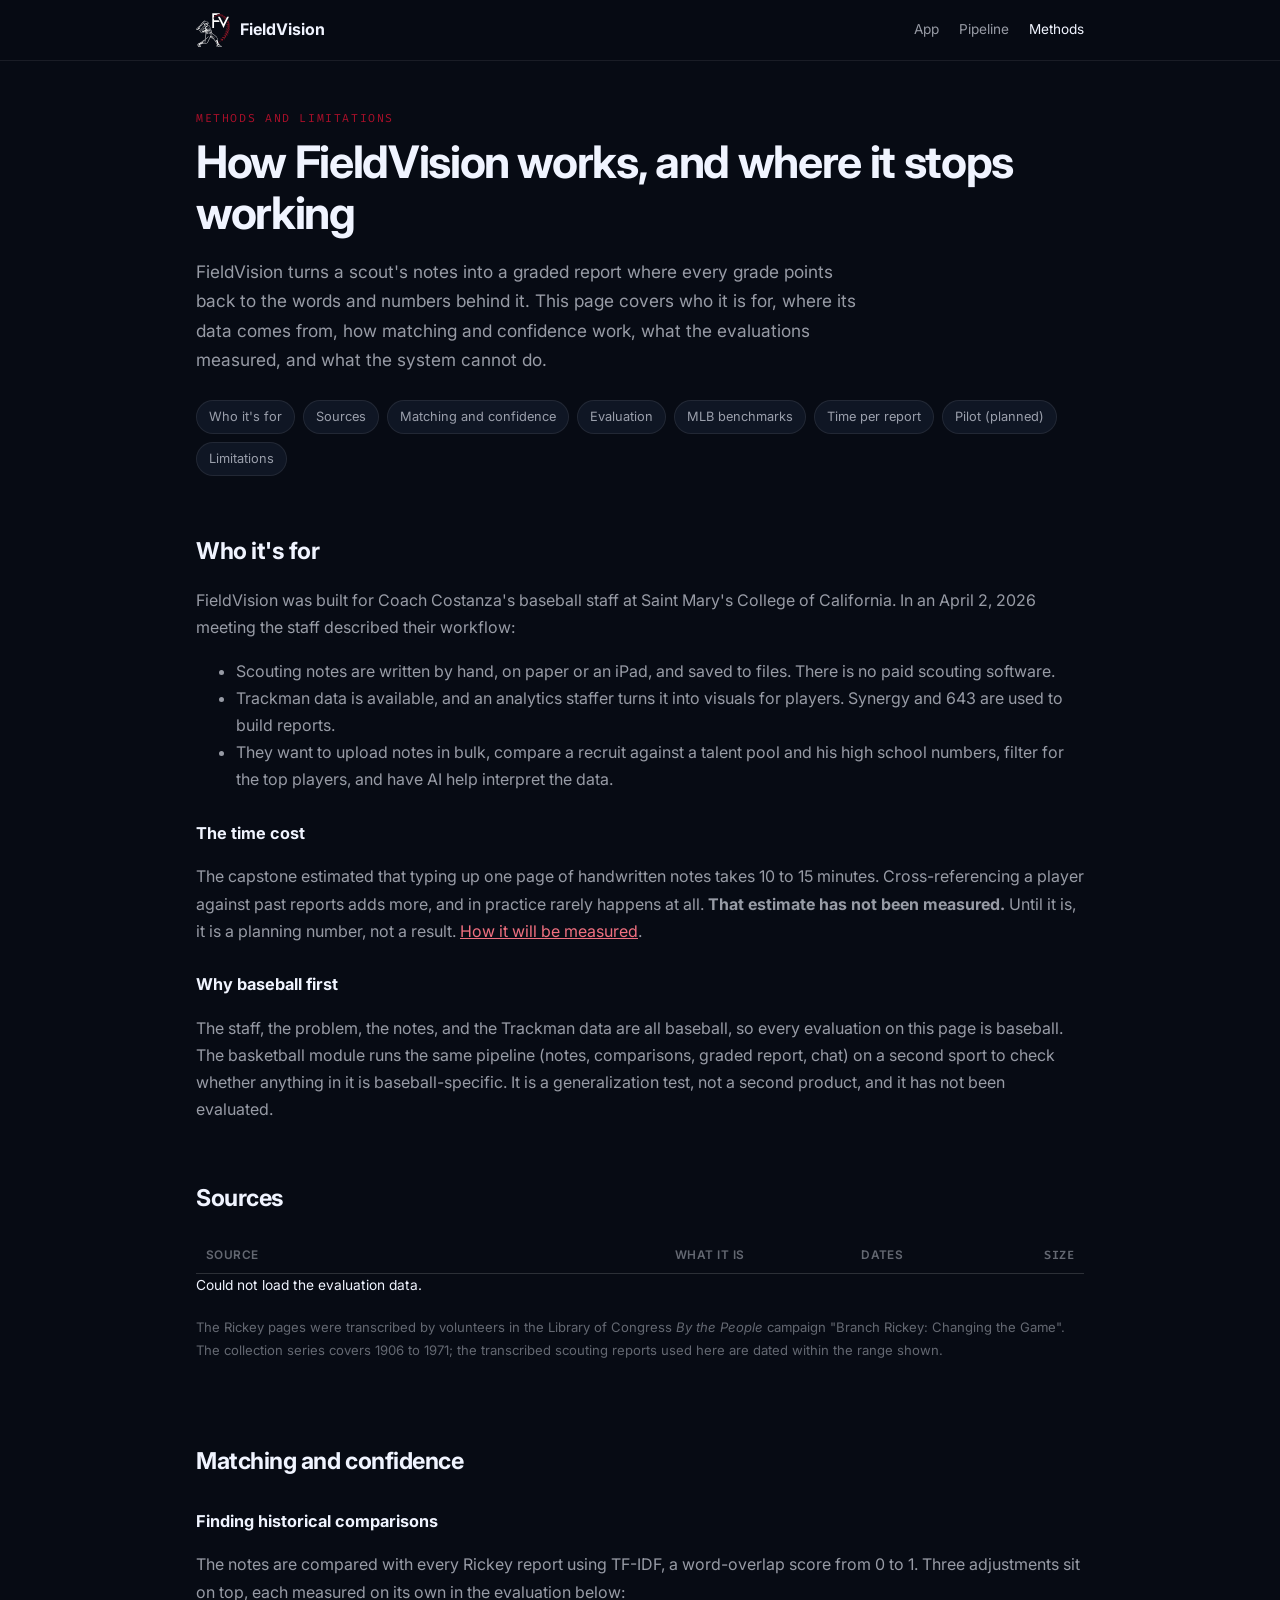
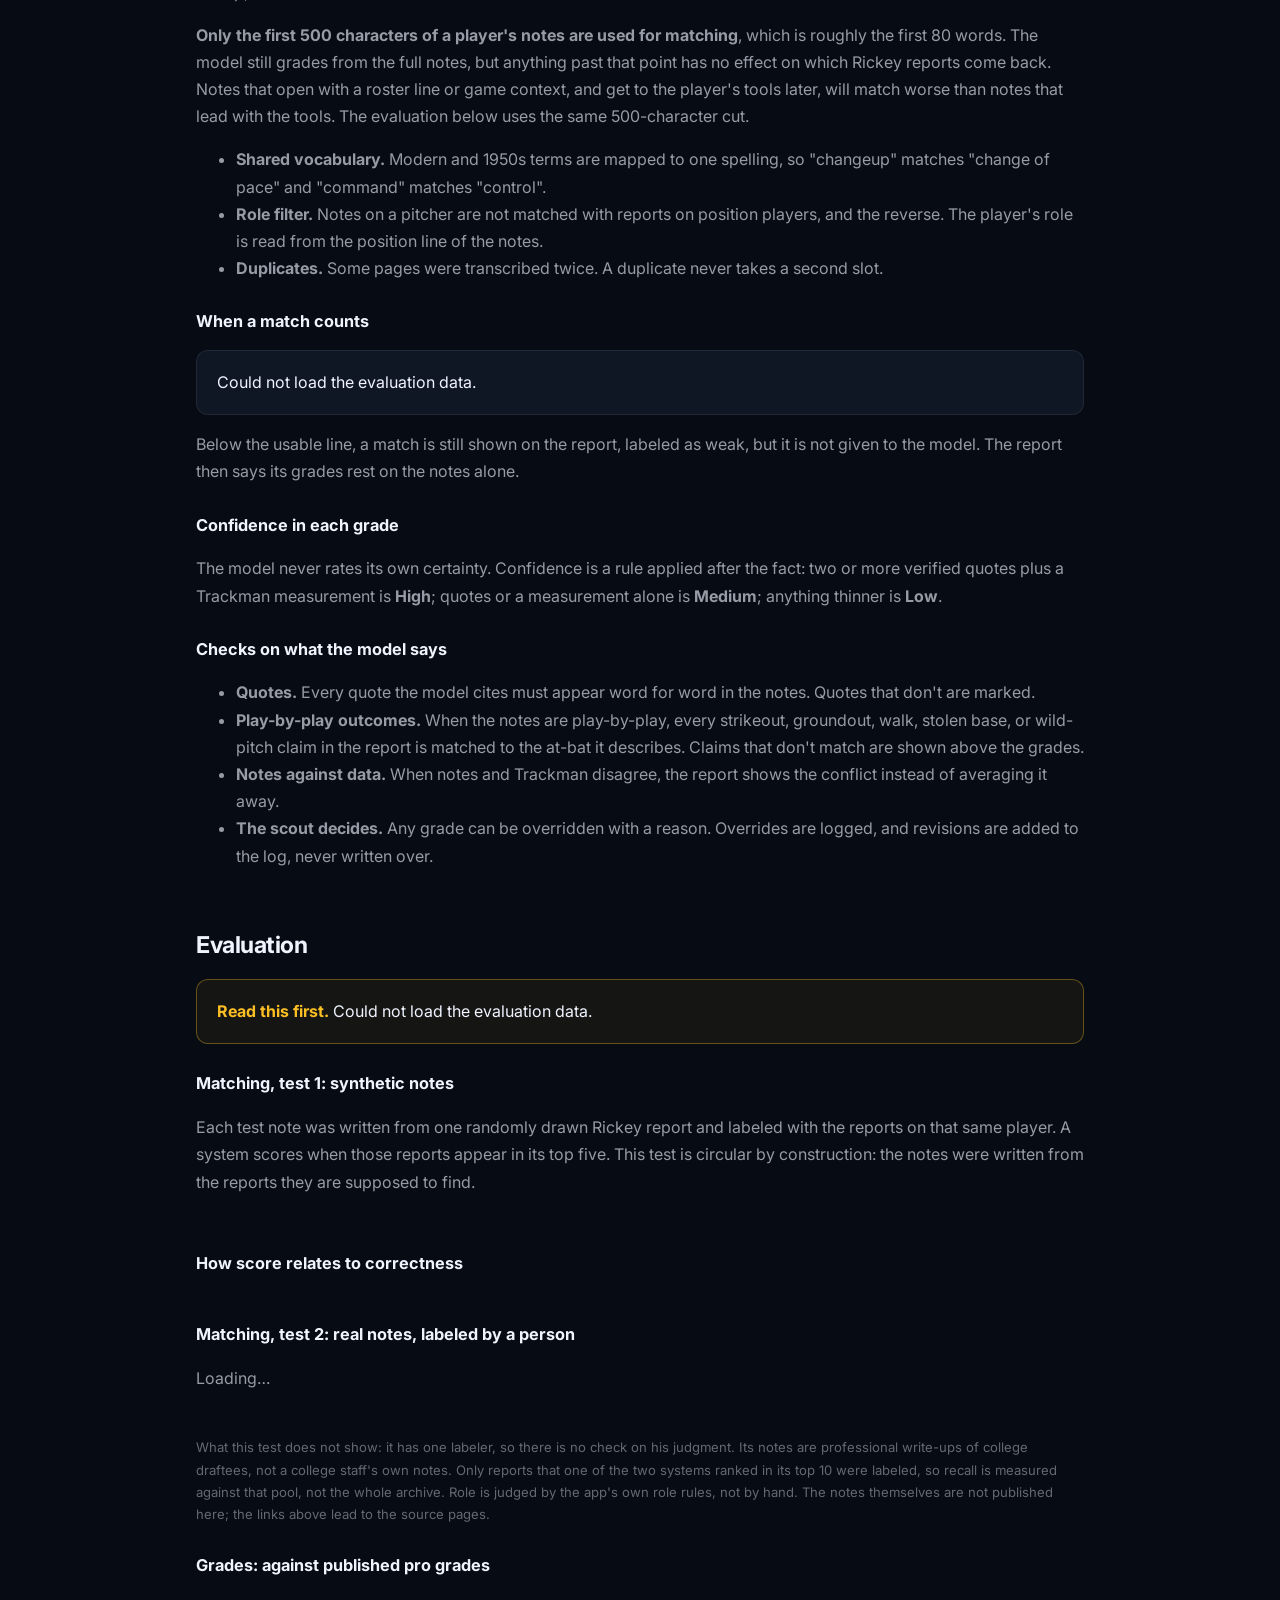
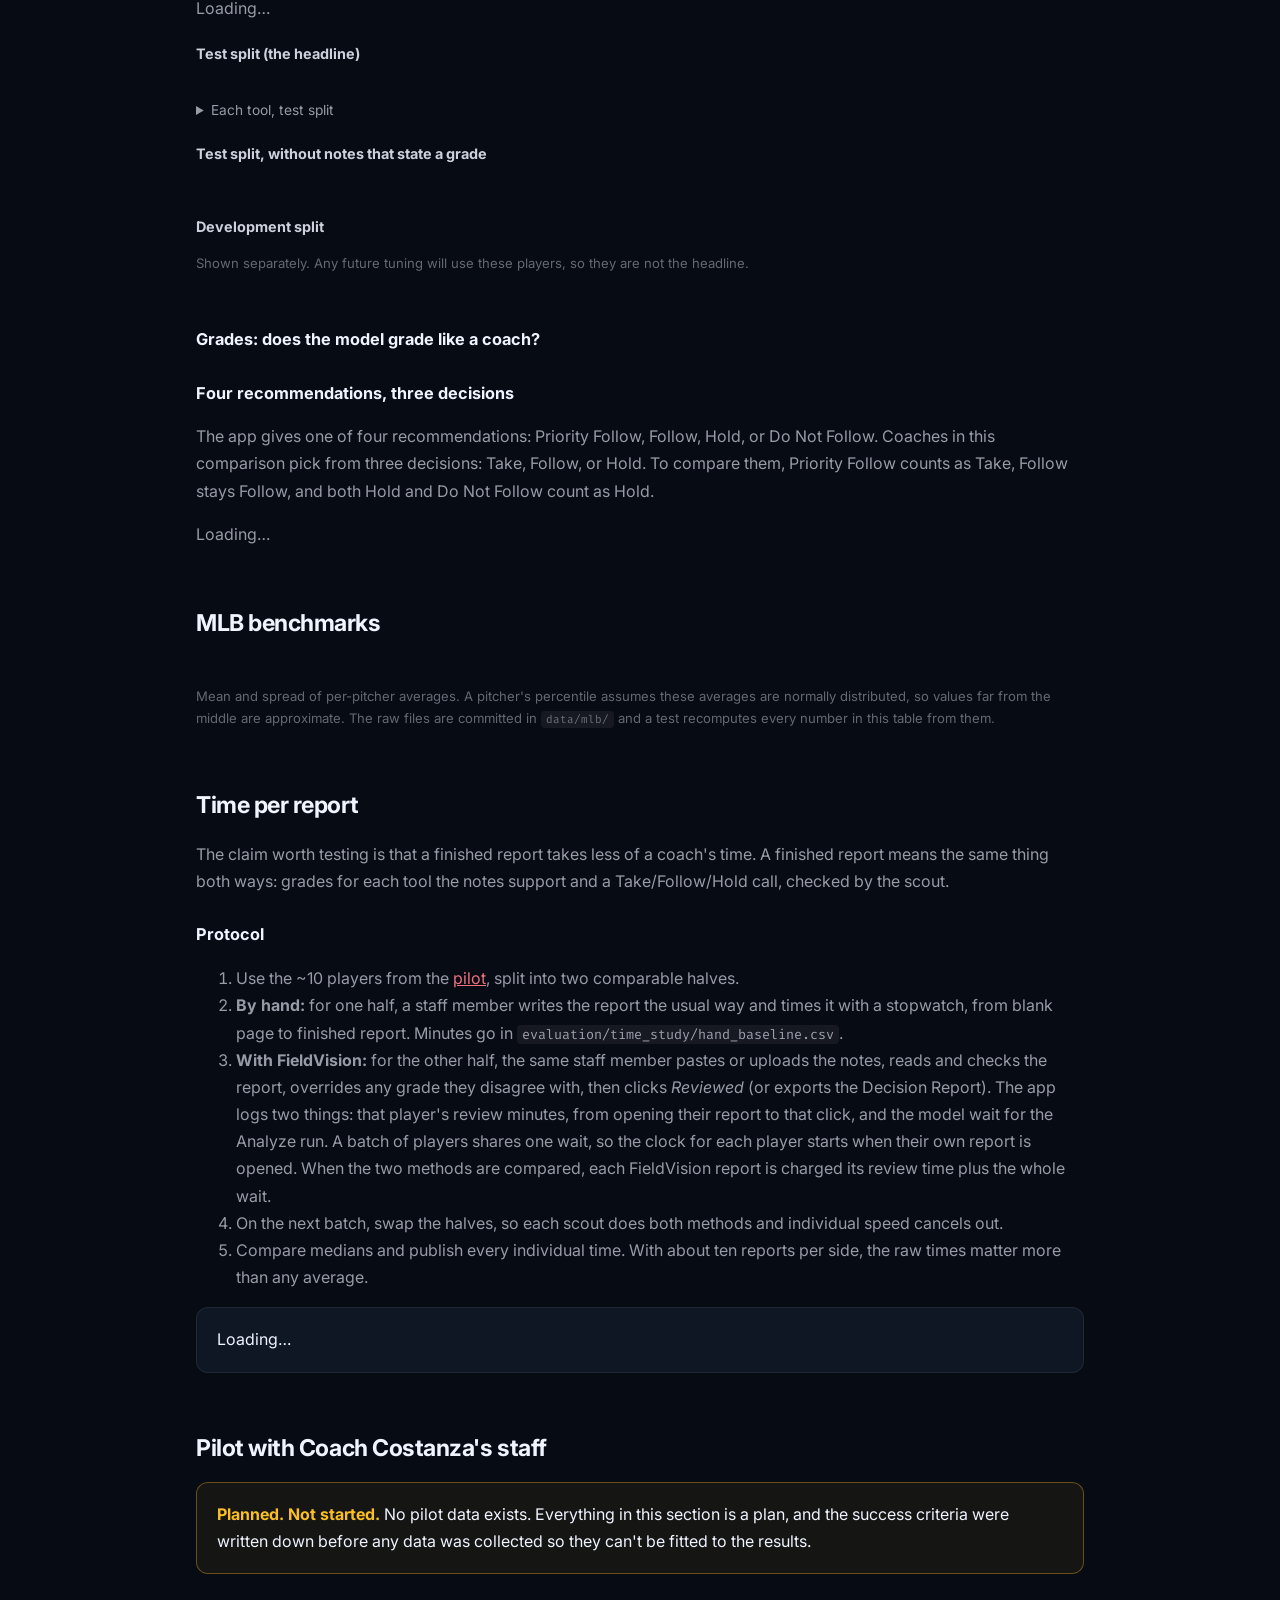
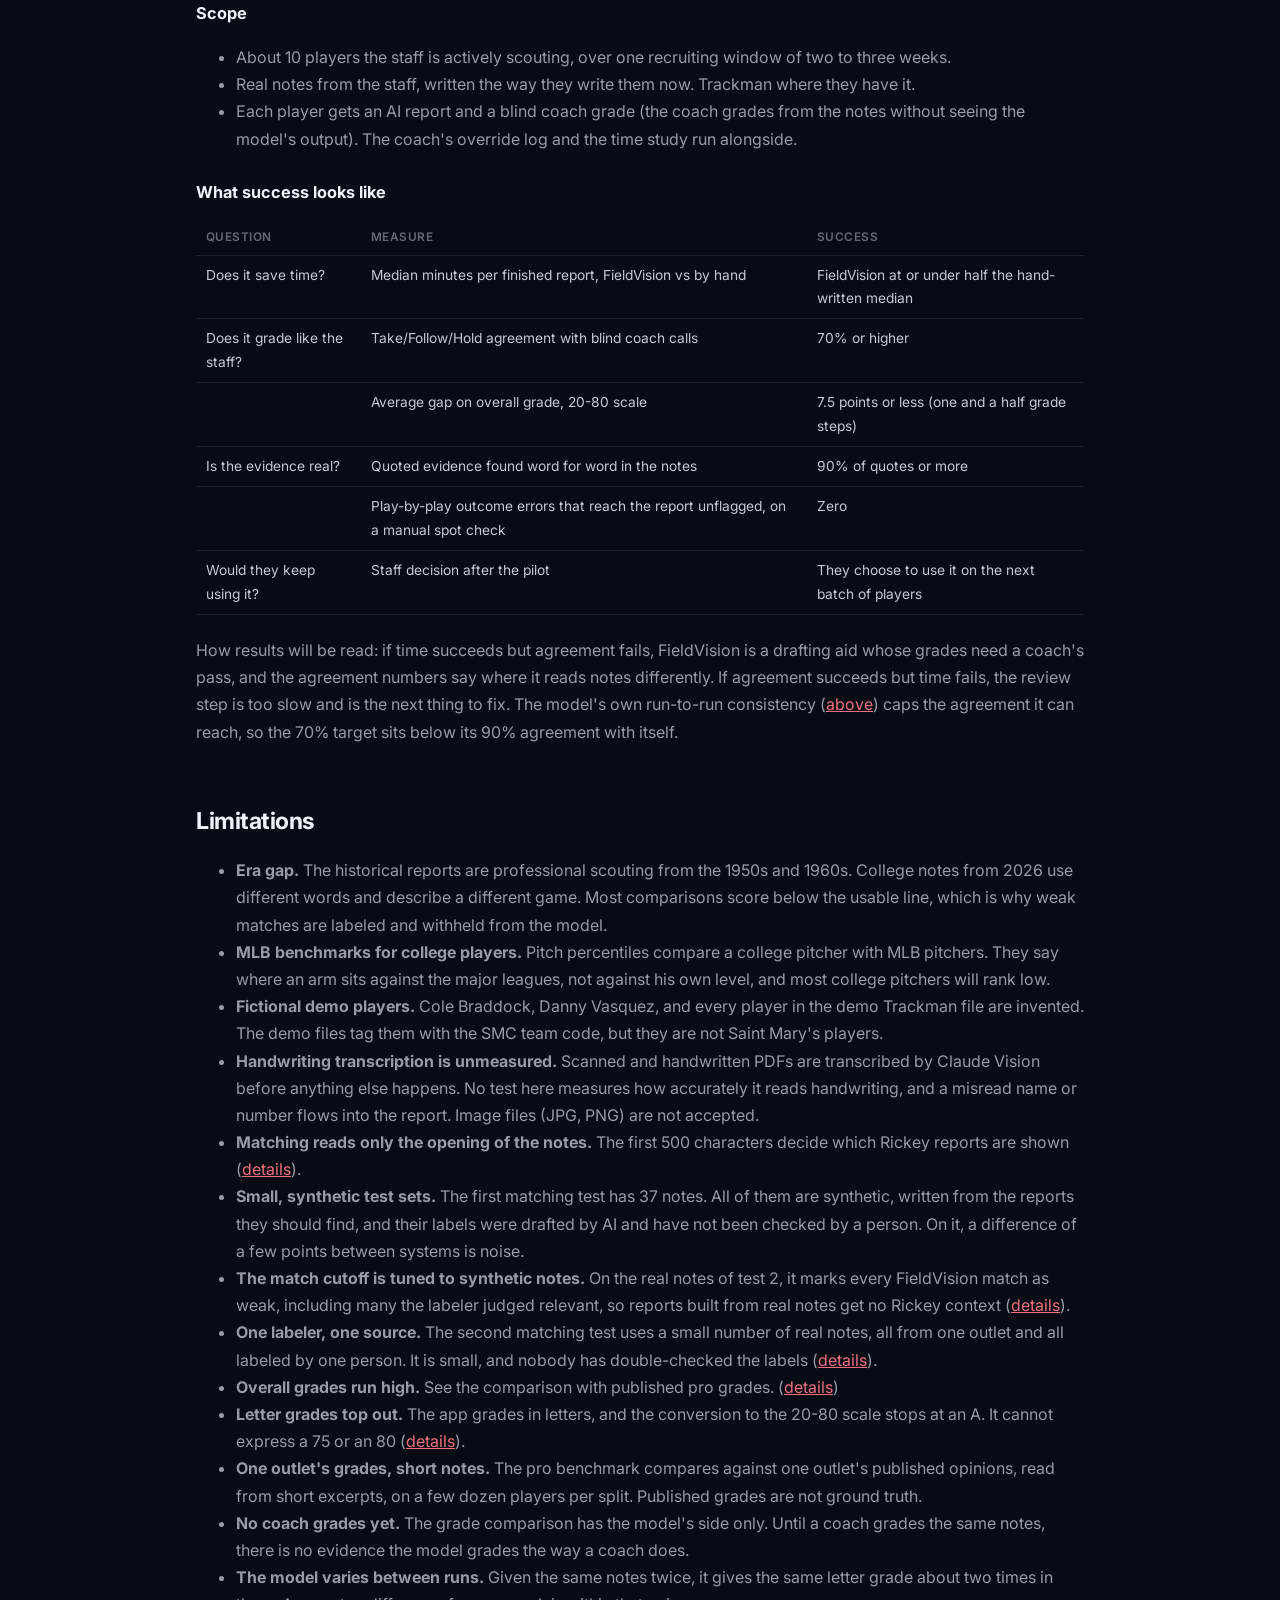
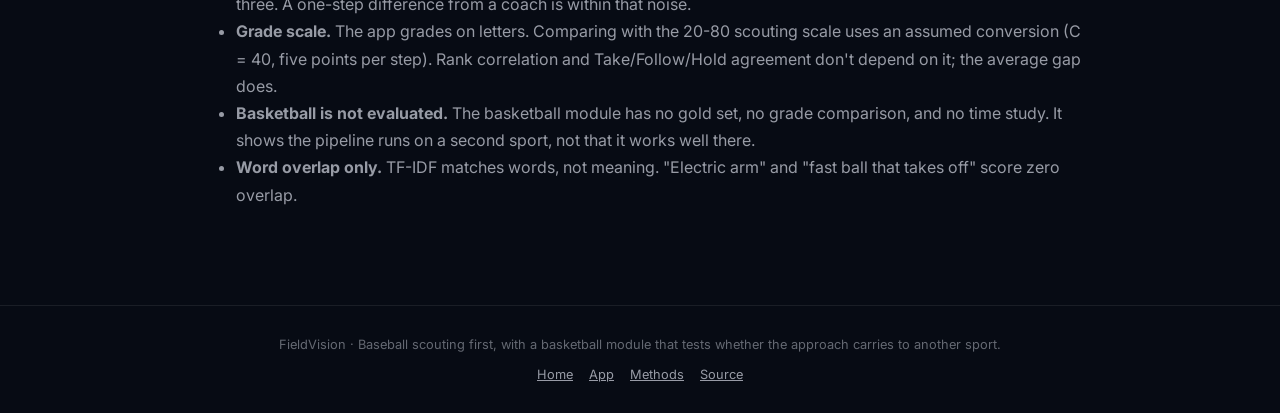
==== commit 9299bf57: "/methods: show the pro benchmark, rendered from the committed result files New section "Grades: agai" ====
--- a/methods.html
+++ b/methods.html
@@ -35,6 +35,9 @@
     h1 { font-size: clamp(2rem, 5vw, 2.8rem); letter-spacing: -.03em; line-height: 1.15; margin: 8px 0 14px; }
     h2 { font-size: 1.45rem; letter-spacing: -.02em; margin: 56px 0 12px; scroll-margin-top: 80px; }
     h3 { font-size: 1.02rem; margin: 26px 0 6px; }
+    h4 { font-size: .9rem; margin: 20px 0 4px; color: rgba(240,244,255,.85); }
+    details { margin: 10px 0; }
+    summary { cursor: pointer; font-size: .86rem; color: var(--muted); }
     p, li { color: var(--muted); }
     .lede { font-size: 1.08rem; color: var(--muted); max-width: 680px; }
     .toc { display: flex; flex-wrap: wrap; gap: 8px; margin: 26px 0 0; padding: 0; list-style: none; }
@@ -144,6 +147,26 @@
   <p class="small" id="independent-sources"></p>
   <p class="small">What this test does not show: it has one labeler, so there is no check on his judgment. Its notes are professional write-ups of college draftees, not a college staff's own notes. Only reports that one of the two systems ranked in its top 10 were labeled, so recall is measured against that pool, not the whole archive. Role is judged by the app's own role rules, not by hand. The notes themselves are not published here; the links above lead to the source pages.</p>
 
+  <h3 id="pro-benchmark">Grades: against published pro grades</h3>
+  <p id="bench-run-intro">Loading…</p>
+  <h4>Test split (the headline)</h4>
+  <div class="scroll"><table id="bench-test-table"></table></div>
+  <p id="bench-test-reading"></p>
+  <details>
+    <summary>Each tool, test split</summary>
+    <div class="scroll"><table id="bench-test-tools"></table></div>
+    <p class="small" id="bench-test-tools-note"></p>
+  </details>
+  <h4>Test split, without notes that state a grade</h4>
+  <p id="bench-flag-intro"></p>
+  <div class="scroll"><table id="bench-filtered-table"></table></div>
+  <p id="bench-filtered-reading"></p>
+  <h4>Development split</h4>
+  <p class="small">Shown separately. Any future tuning will use these players, so they are not the headline.</p>
+  <div class="scroll"><table id="bench-dev-table"></table></div>
+  <p class="small" id="bench-defs"></p>
+  <p class="small" id="bench-limits"></p>
+
   <h3>Grades: does the model grade like a coach?</h3>
   <div id="grades"></div>
   <h3 id="decision-mapping">Four recommendations, three decisions</h3>
@@ -199,6 +222,9 @@
     <li><strong>Small, synthetic test sets.</strong> The first matching test has <span class="n-gold">37</span> notes. All of them are synthetic, written from the reports they should find, and their labels were drafted by AI and have not been checked by a person. On it, a difference of a few points between systems is noise.</li>
     <li><strong>The match cutoff is tuned to synthetic notes.</strong> On the real notes of test 2, it marks every FieldVision match as weak, including many the labeler judged relevant, so reports built from real notes get no Rickey context (<a href="#independent-cutoff">details</a>).</li>
     <li><strong>One labeler, one source.</strong> The second matching test uses <span class="n-independent">a small number of</span> real notes, all from one outlet and all labeled by one person. It is small, and nobody has double-checked the labels (<a href="#independent">details</a>).</li>
+    <li><strong>Overall grades run high.</strong> <span id="bench-limit-overall">See the comparison with published pro grades.</span> (<a href="#pro-benchmark">details</a>)</li>
+    <li><strong>Letter grades top out.</strong> The app grades in letters, and the conversion to the 20-80 scale stops at an A. It cannot express a 75 or an 80 (<a href="#pro-benchmark">details</a>).</li>
+    <li><strong>One outlet's grades, short notes.</strong> The pro benchmark compares against one outlet's published opinions, read from short excerpts, on a few dozen players per split. Published grades are not ground truth.</li>
     <li><strong>No coach grades yet.</strong> The grade comparison has the model's side only. Until a coach grades the same notes, there is no evidence the model grades the way a coach does.</li>
     <li><strong>The model varies between runs.</strong> Given the same notes twice, it gives the same letter grade <span class="same-letter">about two times in three</span>. A one-step difference from a coach is within that noise.</li>
     <li><strong>Grade scale.</strong> The app grades on letters. Comparing with the 20-80 scouting scale uses an assumed conversion (C = 40, five points per step). Rank correlation and Take/Follow/Hold agreement don't depend on it; the average gap does.</li>
@@ -259,7 +285,10 @@
       `Matching is tested two ways below. Test 1 uses ${g.queries} synthetic notes (fictional players, written by AI from real Rickey reports); ` +
       `its labels are ${g.label_status === 'ai_drafted_unaudited' ? 'AI-drafted and not yet checked by a person' : g.label_status}. ` +
       (indep ? `Test 2 uses ${indep.notes.count} real notes labeled by one person. ` : '') +
-      `No coach has graded anything yet, so nothing here shows the model's grades are right. Treat every number as provisional.`;
+      (d.pro_benchmark
+        ? `Grades are tested against one outlet's published grades for ${d.pro_benchmark.test.players_scored + d.pro_benchmark.dev.players_scored} college draftees; no coach has graded anything yet. `
+        : `No coach has graded anything yet, so nothing here shows the model's grades are right. `) +
+      `Treat every number as provisional.`;
     const names = { random: 'Random', bm25: 'BM25 (standard word-match baseline)', tfidf_before: 'FieldVision before fixes',
       'tfidf_before + role filter': '+ role filter only', 'tfidf_before + vocabulary': '+ shared vocabulary only', production: 'FieldVision now' };
     document.getElementById('retrieval-table').innerHTML = `
@@ -393,6 +422,110 @@
     document.getElementById('independent-intro').textContent = 'The independent test results are not available on this server.';
   }
 
+  // Pro benchmark. Every figure comes from the three committed result files
+  // (dev, test, test without grade words) or from the context beside them.
+  const pb = d.pro_benchmark;
+  if (pb) {
+    const ctx = pb.context, scale = ctx.letter_scale, run = ctx.run;
+    const one = v => Number(v).toFixed(1);
+    const two = v => Number(v).toFixed(2);
+    const whole = v => Math.round(Number(v) * 100) + '%';
+    const plus = v => (v > 0 ? '+' : '') + one(v);
+    const range = (c, f) => c ? ` <span class="small">[${f(c[0])}, ${f(c[1])}]</span>` : '';
+    const cell = (m, key, f) => m[key] == null ? 'n/a' : f(m[key]) + range((m.ci95 || {})[key], f);
+    const toolName = k => k === 'overall' ? 'Overall grade' : k === '_pooled' ? 'All tools, pooled' : k.charAt(0).toUpperCase() + k.slice(1);
+    const head = res => `<thead><tr><th>Grade</th><th class="num">Pairs</th><th class="num">Average gap</th><th class="num">Bias</th>
+      <th class="num">Within ${res.step_points} points</th><th class="num">Rank agreement</th></tr></thead>`;
+    const row = (res, key) => {
+      const m = res.by_tool[key];
+      return `<tr><td>${esc(toolName(key))}</td><td class="num">${m.n}</td><td class="num">${cell(m, 'mae', one)}</td>
+        <td class="num">${cell(m, 'bias', plus)}</td><td class="num">${cell(m, 'within_step', whole)}</td>
+        <td class="num">${cell(m, 'spearman', two)}</td></tr>`;
+    };
+    const summary = res => head(res) + `<tbody>${row(res, 'overall')}${row(res, '_pooled')}</tbody>`;
+    // One sentence per row, decided by the intervals, not written by hand.
+    const lean = m => {
+      const c = (m.ci95 || {}).bias;
+      if (!c) return 'has too few pairs to say which way it leans';
+      if (c[0] > 0) return `runs high, by ${one(m.bias)} points on average`;
+      if (c[1] < 0) return `runs low, by ${one(Math.abs(m.bias))} points on average`;
+      return 'shows no measurable lean high or low';
+    };
+    const order = m => {
+      const c = (m.ci95 || {}).spearman;
+      if (!c) return 'has too few pairs to judge ranking';
+      return c[0] > 0 ? 'ranks players in a measurably similar order to the published grades'
+                      : 'does not rank players in a measurably similar order to the published grades';
+    };
+    const reading = res => {
+      const o = res.by_tool.overall, t = res.by_tool._pooled;
+      return `FieldVision's overall grade ${lean(o)}, lands within ${res.step_points} points of the published grade ${whole(o.within_step)} of the time, and ${order(o)}. ` +
+        `Its tool grades, pooled, ${lean(t).replace('runs', 'run').replace('shows', 'show')}, land within ${res.step_points} points ${whole(t.within_step)} of the time, and ${order(t).replace('ranks', 'rank').replace('does not', 'do not')}.`;
+    };
+
+    const T = pb.test, D = pb.dev, F = pb.test_no_grade_words, ts = ctx.splits.test, ds = ctx.splits.dev;
+    document.getElementById('bench-run-intro').textContent =
+      `${ds.players + ts.players} college draftees from the ${ctx.draft_years[0]} to ${ctx.draft_years[ctx.draft_years.length - 1]} drafts, each with 20-80 grades published by ${ctx.sources.join(' and ')}. ` +
+      `They were split into ${ds.players} development players and ${ts.players} test players before anything was graded. ` +
+      `FieldVision graded each player once (${run.api_attempts} calls, ${run.retries} retries) from a short excerpt of the published report with the player's name removed` +
+      `${run.trackman === 'none' ? ' and no Trackman data' : ''}. Its letter grades were converted to 20-80 and compared with the published ones. ` +
+      `Brackets are 95% intervals from ${T.draws.toLocaleString()} bootstrap resamples of the players.`;
+    document.getElementById('bench-test-table').innerHTML = summary(T);
+    document.getElementById('bench-test-reading').textContent = reading(T);
+    const tools = Object.keys(T.by_tool).filter(k => k !== 'overall' && k !== '_pooled');
+    document.getElementById('bench-test-tools').innerHTML = head(T) + `<tbody>${tools.filter(k => T.by_tool[k].n).map(k => row(T, k)).join('')}</tbody>`;
+    const empty = res => Object.keys(res.by_tool).filter(k => res.by_tool[k].n === 0).map(k => toolName(k).toLowerCase());
+    const list = xs => xs.length > 1 ? xs.slice(0, -1).join(', ') + ' and ' + xs[xs.length - 1] : xs[0];
+    document.getElementById('bench-test-tools-note').textContent =
+      (empty(T).length ? `Not shown: ${list(empty(T))}, with no comparable pairs. ` : '') +
+      `A pair exists only when the outlet published a grade for that tool and FieldVision also graded it. Rows with a handful of pairs say very little.`;
+
+    const flagged = ts.with_grade_words;
+    document.getElementById('bench-flag-intro').textContent =
+      `Some excerpts give part of the answer away. The benchmark flags a note when it contains one of the words plus, average, above-average, below-average, or fringy, or any number from 20 to 85 that ends in 0 or 5. ` +
+      `The number rule is blunt: it also catches a velocity or a home run total, so some flagged notes state no grade. ` +
+      `For the rest, grading is partly reading the grade back. ${flagged} of the ${ts.players} test players are flagged. This run scores only the other ${F.players_scored}.`;
+    document.getElementById('bench-filtered-table').innerHTML = summary(F);
+    // Does any figure differ from the full test split by more than its interval allows?
+    const apart = [];
+    for (const key of ['overall', '_pooled']) {
+      for (const [metric, label] of [['mae', 'average gap'], ['bias', 'bias'], ['within_step', 'share within range'], ['spearman', 'rank agreement']]) {
+        const a = (F.by_tool[key].ci95 || {})[metric], b = (T.by_tool[key].ci95 || {})[metric];
+        if (a && b && (a[0] > b[1] || b[0] > a[1])) apart.push(`${toolName(key).toLowerCase()} ${label}`);
+      }
+    }
+    document.getElementById('bench-filtered-reading').textContent = reading(F) +
+      ` With ${F.players_scored} players the intervals are wide. ` +
+      (apart.length ? `These differ from the full test split by more than the intervals allow: ${list(apart)}.`
+                    : `Every interval in this table overlaps its counterpart for the full test split, so this run does not show that leaving out the flagged notes changes the result.`);
+    document.getElementById('bench-dev-table').innerHTML = summary(D);
+    const o = T.by_tool.overall, pooled = T.by_tool._pooled;
+    document.getElementById('bench-limit-overall').textContent =
+      `Against published pro grades on the test split, FieldVision's overall grade ${lean(o)}, and it ${order(o)}. ` +
+      (pooled.mae < o.mae ? `Its tool grades are closer: an average gap of ${one(pooled.mae)} points against ${one(o.mae)} for the overall grade.`
+                          : `Its tool grades are no closer.`);
+
+    document.getElementById('bench-defs').textContent =
+      `Average gap is the mean distance between FieldVision's grade and the published grade, in 20-80 points. ` +
+      `Bias is the mean signed gap: above zero means FieldVision grades higher. ` +
+      `Rank agreement is Spearman's rho: 1 means the same order as the published grades, 0 means no relationship. It does not depend on the letter conversion.`;
+    const above = ts.published_above_letter_cap + ds.published_above_letter_cap;
+    const top = Math.max(ts.published_highest_any_tool, ds.published_highest_any_tool);
+    const emptyBoth = empty(T).filter(k => empty(D).includes(k));
+    document.getElementById('bench-limits').textContent =
+      `What this test does not show: the published grades are ${ctx.sources.length === 1 ? "one outlet's" : "a few outlets'"} opinion, not ground truth and not future performance. ` +
+      `Overall grades run high, as the tables show; published overall grades here run from ${Math.min(ts.published_overall_lowest, ds.published_overall_lowest)} to ${Math.max(ts.published_overall_highest, ds.published_overall_highest)}. ` +
+      `FieldVision grades in letters, and the conversion tops out at ${scale.highest} for an A, so it cannot express a 75 or an 80. ` +
+      (above === 0 ? `No published grade in this benchmark is above ${top}, so that ceiling did not affect these numbers, but it would for a better class of player. `
+                   : `${above} published grades in this benchmark are above that ceiling, and each one adds to the gap. `) +
+      `Each split has ${ts.players} players, and single tools rest on far fewer pairs. ` +
+      (emptyBoth.length ? `${list(emptyBoth).charAt(0).toUpperCase() + list(emptyBoth).slice(1)} has no comparable pairs in either split. ` : '') +
+      `The notes are short excerpts (about ${ts.excerpt_chars_median} characters at the median), far less than a scout writes. ` +
+      `Names are removed, but the model may still know some of these players from its training data.`;
+  } else {
+    document.getElementById('bench-run-intro').textContent = 'The pro benchmark results are not available on this server.';
+  }
+
   // Grades
   const gr = d.grades, el = document.getElementById('grades');
   if (gr) {
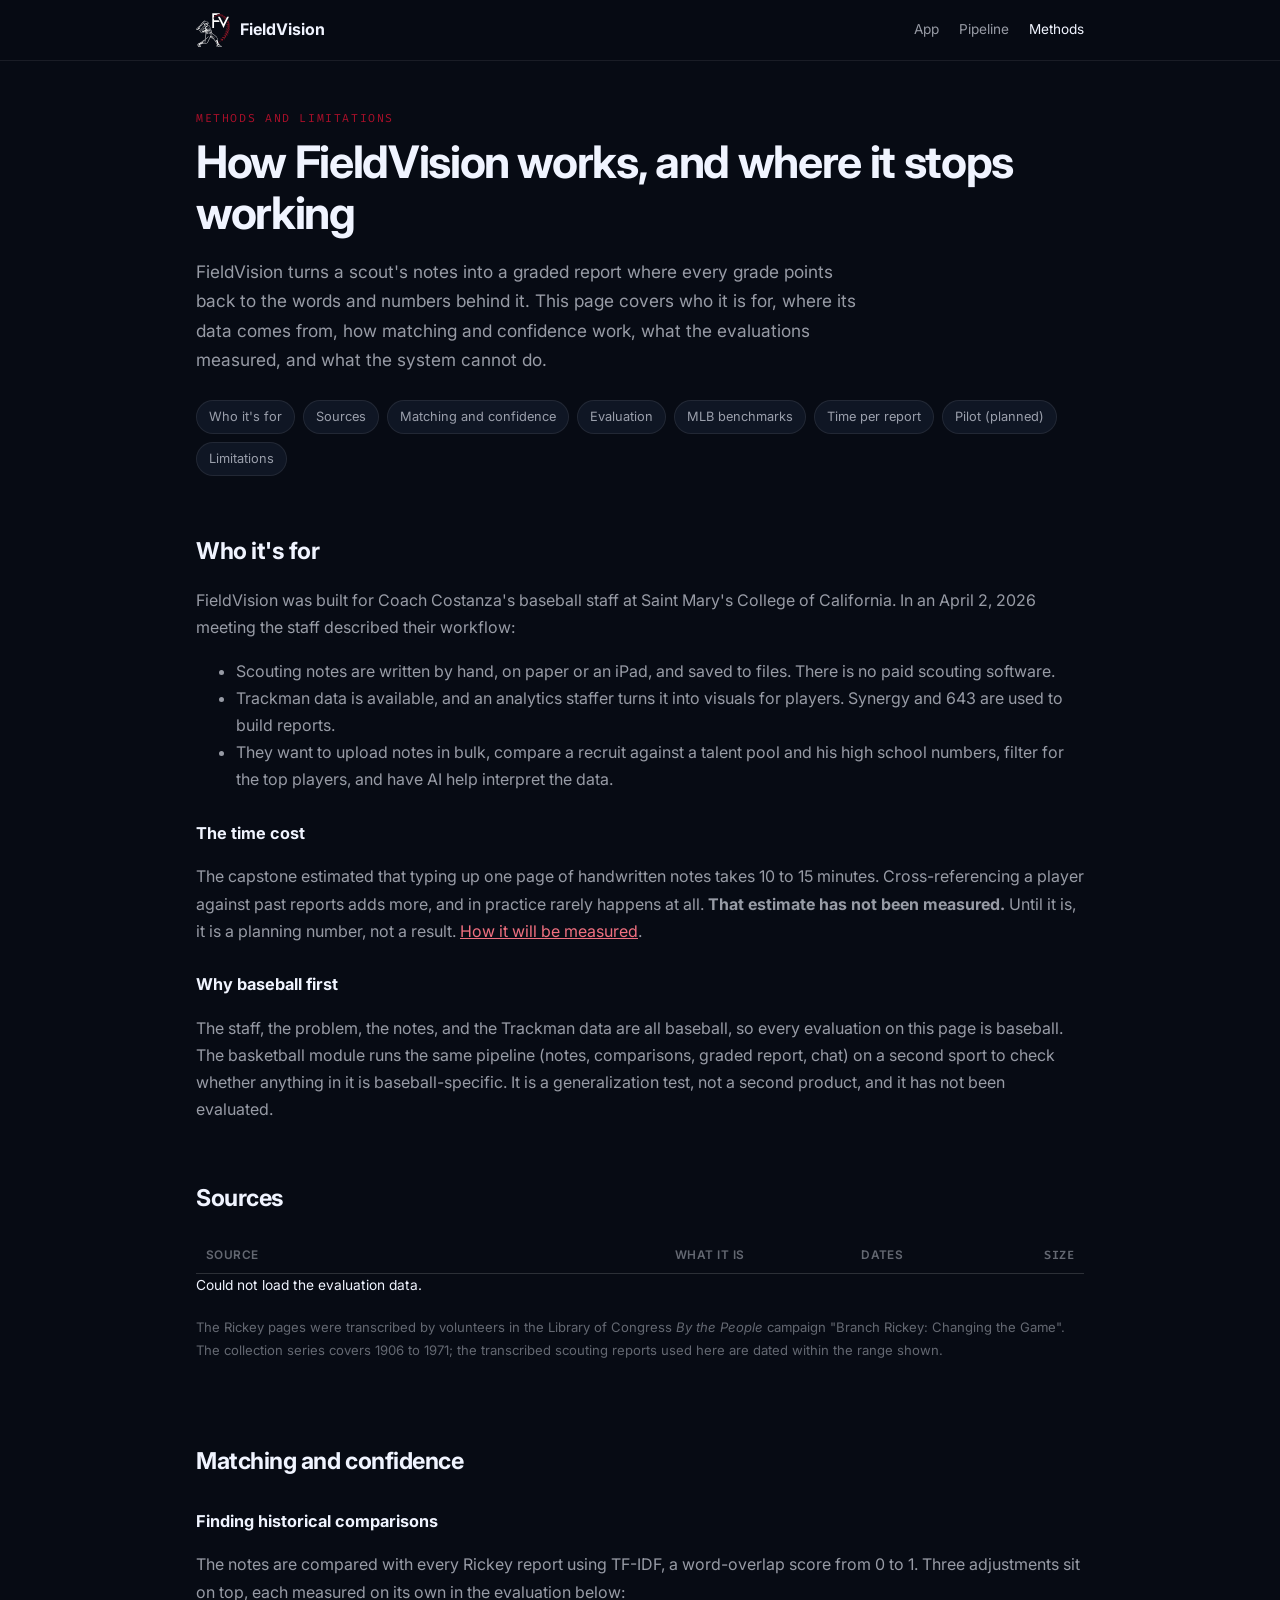
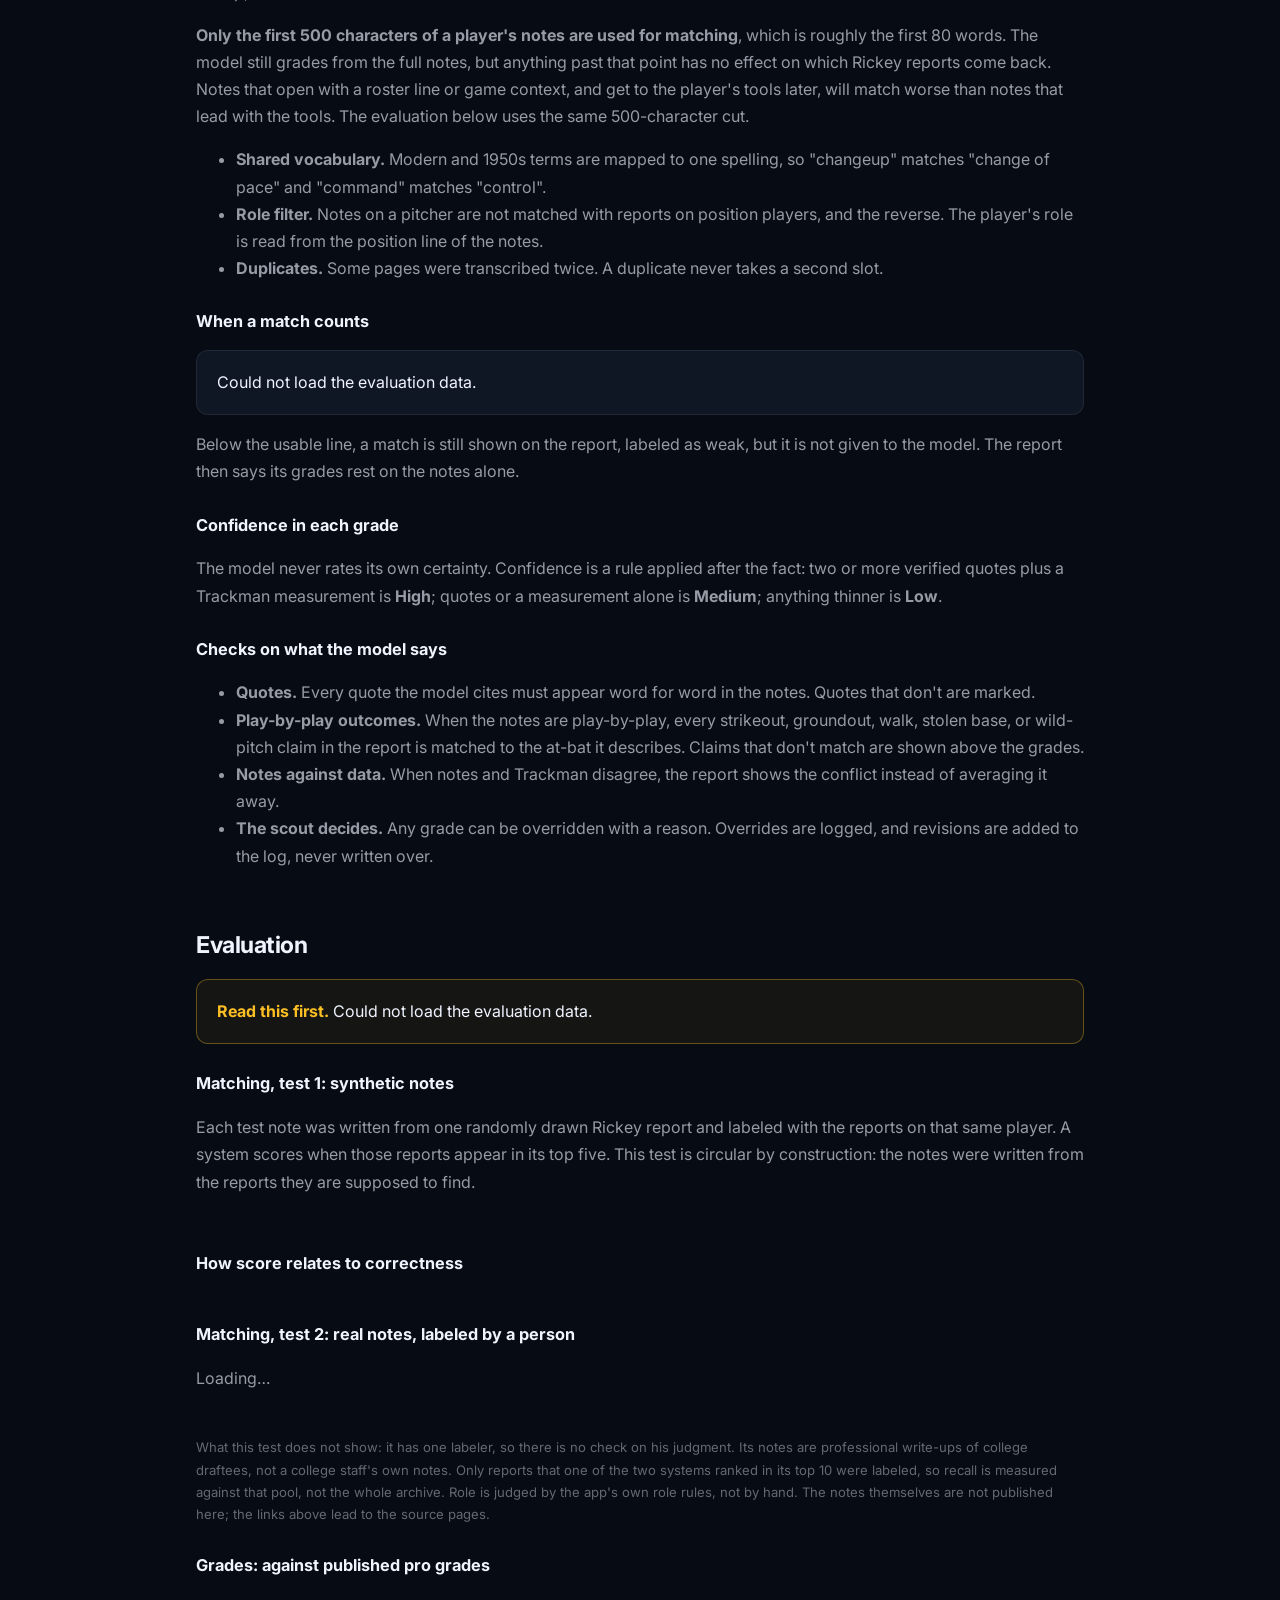
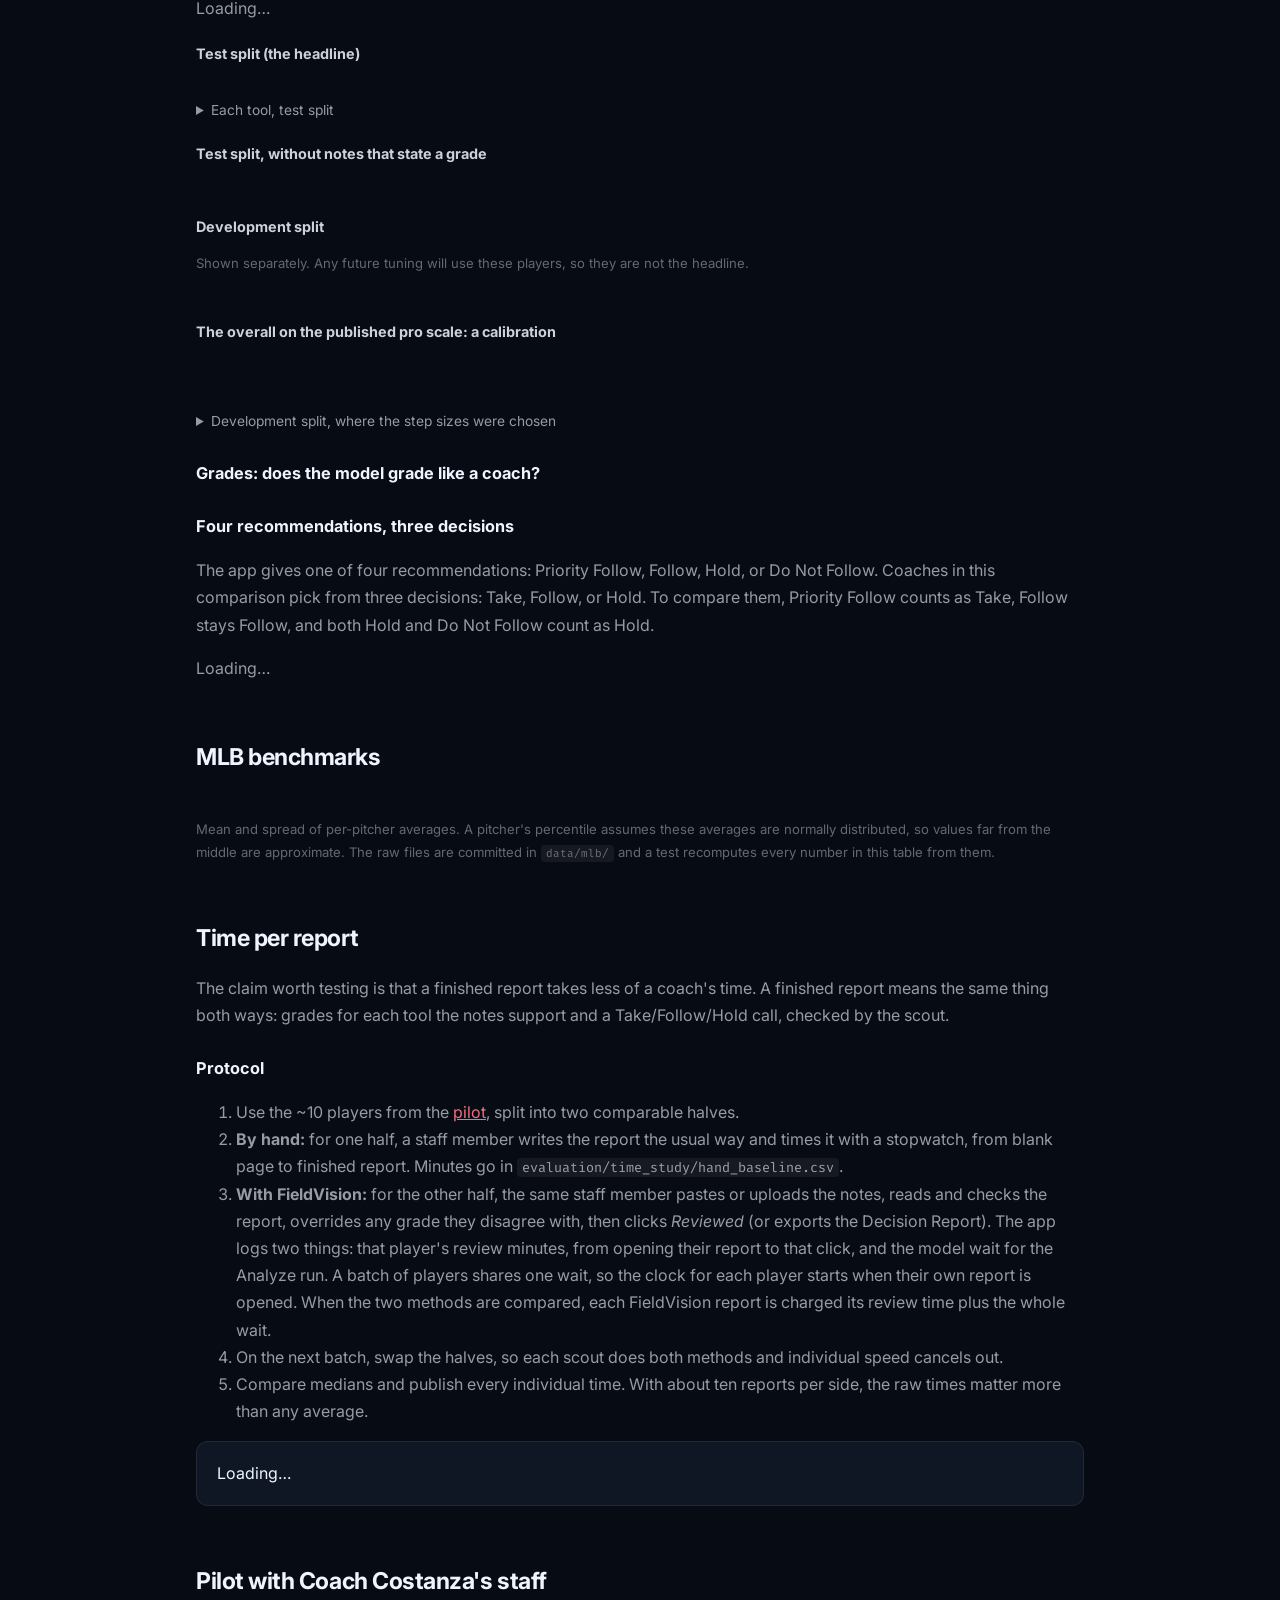
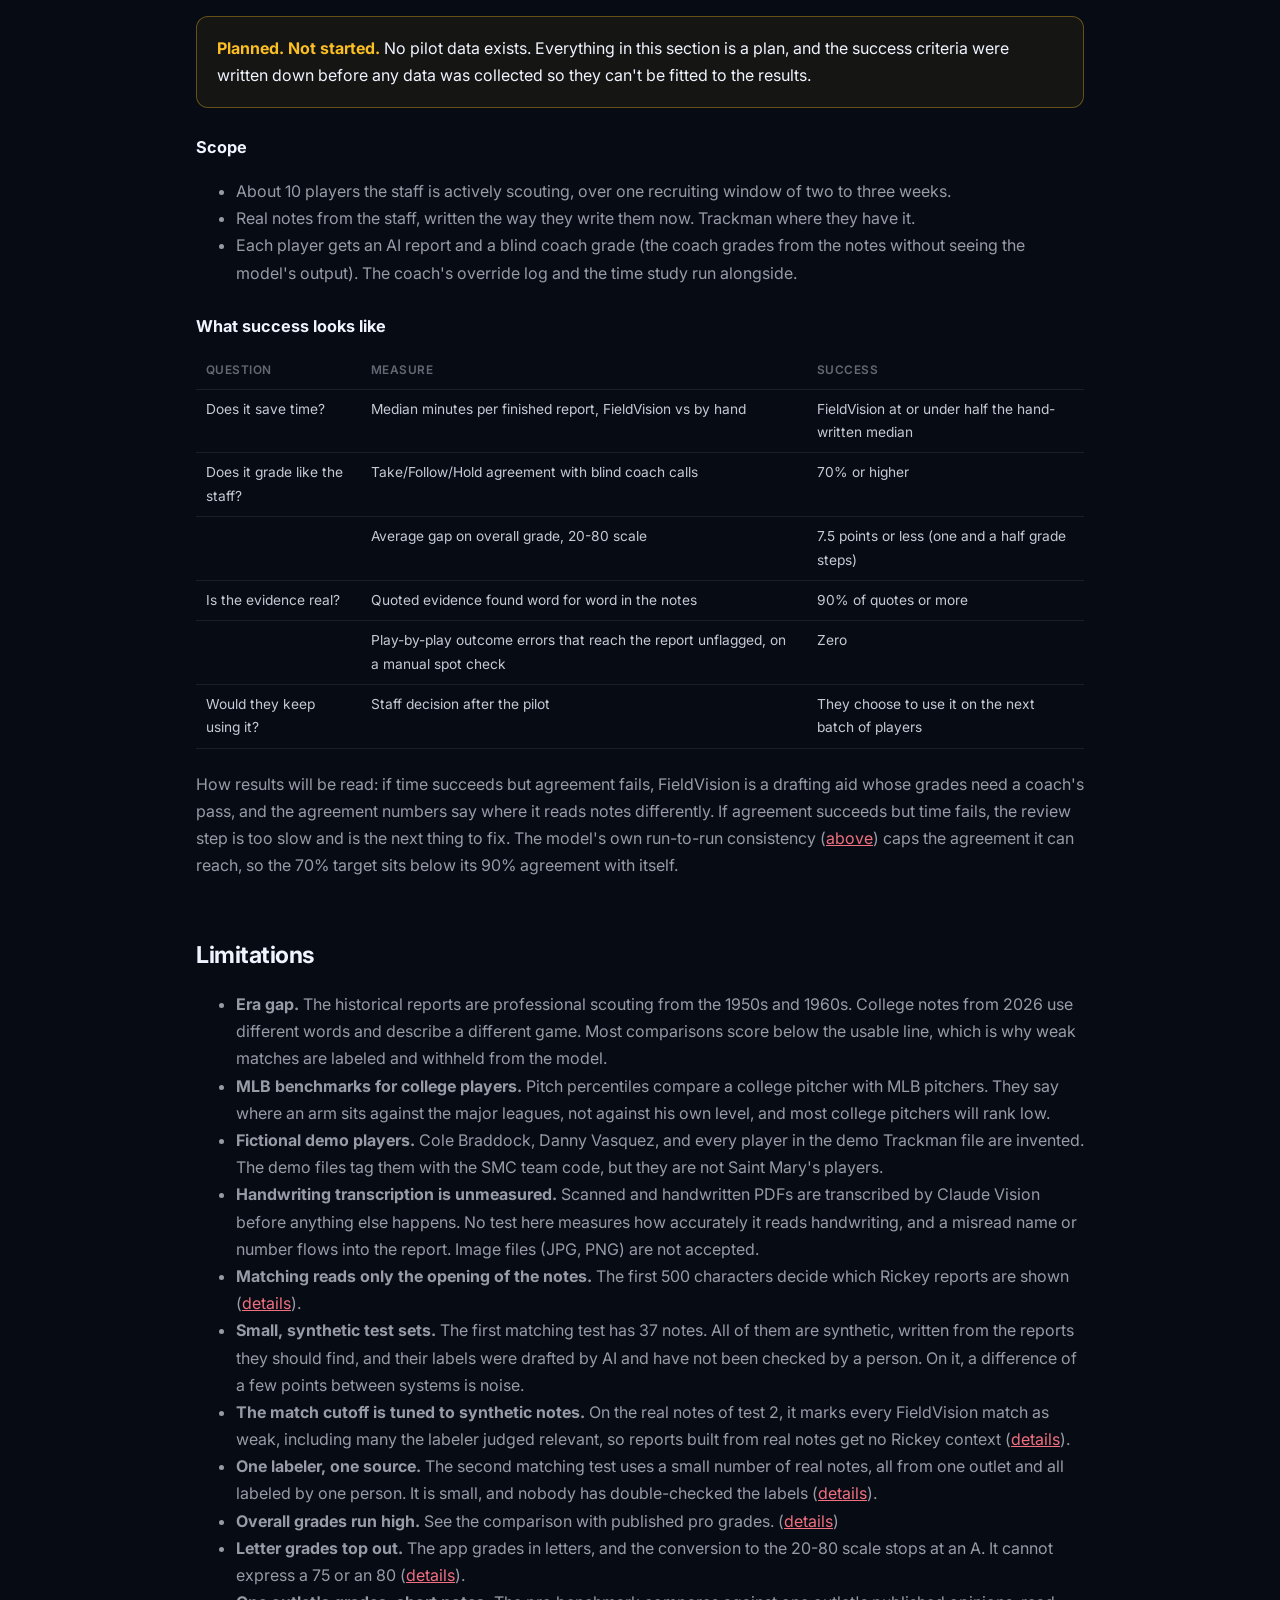
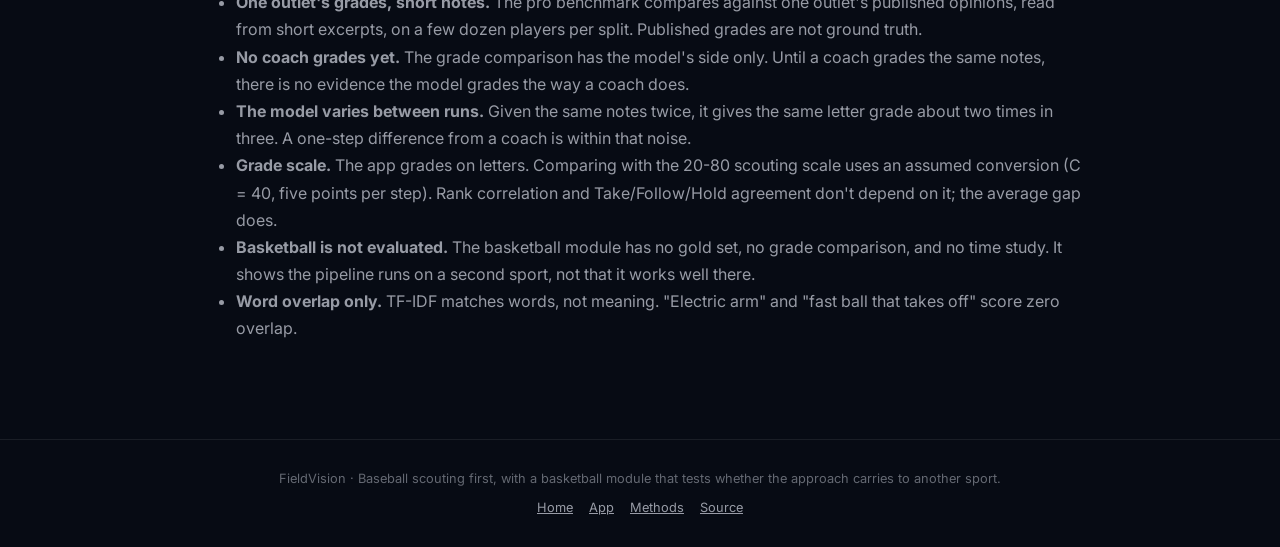
==== commit f4c79a94: "/methods: describe the calibrated overall, rendered from a results file The benchmark section gains " ====
--- a/methods.html
+++ b/methods.html
@@ -166,6 +166,18 @@
   <div class="scroll"><table id="bench-dev-table"></table></div>
   <p class="small" id="bench-defs"></p>
   <p class="small" id="bench-limits"></p>
+  <h4 id="pro-scale">The overall on the published pro scale: a calibration</h4>
+  <p id="cal-intro"></p>
+  <p id="cal-why"></p>
+  <div class="scroll"><table id="cal-test-table"></table></div>
+  <p id="cal-test-reading"></p>
+  <div class="scroll"><table id="cal-role-table"></table></div>
+  <details>
+    <summary>Development split, where the step sizes were chosen</summary>
+    <div class="scroll"><table id="cal-dev-table"></table></div>
+    <p class="small">The step sizes were picked on these players, so the improvement here was expected. The test split above is the check.</p>
+  </details>
+  <p class="small" id="cal-limits"></p>
 
   <h3>Grades: does the model grade like a coach?</h3>
   <div id="grades"></div>
@@ -522,6 +534,77 @@
       (emptyBoth.length ? `${list(emptyBoth).charAt(0).toUpperCase() + list(emptyBoth).slice(1)} has no comparable pairs in either split. ` : '') +
       `The notes are short excerpts (about ${ts.excerpt_chars_median} characters at the median), far less than a scout writes. ` +
       `Names are removed, but the model may still know some of these players from its training data.`;
+
+    // The calibrated overall. Every figure comes from benchmark_pro_scale_results.json,
+    // which evaluation/pro_benchmark/score_pro_scale.py builds from the committed grades.
+    const cal = pb.calibration;
+    if (cal) {
+      const rule = cal._meta.rule, CT = cal.test, CD = cal.dev, why = cal.why_two_step_sizes;
+      const roles = Object.values(CT.by_role);
+      const steps = n => `${n} ${n === 1 ? 'step' : 'steps'}`;
+      const signedTwo = v => (v > 0 ? '+' : '') + two(v);
+      const points = v => (v > 0 ? '+' : '') + Math.round(Number(v) * 100);
+      const held = CT.conditions.filter(c => c.held).length;
+      const side = v => v < 0 ? 'below' : 'above';
+      const pubGap = why.published_overall_minus_published_tools, ownGap = why.fieldvision_overall_minus_its_tools;
+      const rankSame = !(CT.paired_change.ci95.spearman[0] > 0) && !(CT.paired_change.ci95.spearman[1] < 0);
+
+      document.getElementById('cal-intro').textContent =
+        `Because the overall grade runs high, the app shows a second number beside the overall letter. ` +
+        `It is the letter converted to the ${rule.lowest}-${rule.highest} scale and lowered ` +
+        `${list(roles.map(r => `${steps(r.steps_down)} for a ${r.name}`))} (one step is ${rule.step_points} points). ` +
+        `The letter and the tool grades are not changed. This is a calibration: it moves the overall grade onto the scale the published grades use. It is not a second evaluation.`;
+      document.getElementById('cal-why').textContent =
+        `Why the step sizes differ: on the ${why.players} development players, the published overall grade sat ` +
+        `${list(Object.entries(CT.by_role).map(([key, r]) => `${one(Math.abs(pubGap[key].mean))} points ${side(pubGap[key].mean)} the average of the published tool grades for a ${r.name}`))}. ` +
+        `FieldVision's overall sat ${one(Math.abs(ownGap.all.mean))} points from the average of its own tool grades. The two overall grades mean different things. ` +
+        `The step sizes were chosen on the ${CD.players} development players and checked once on the ${CT.players} test players, against ${CT.conditions.length} conditions written down first. ` +
+        `${held === CT.conditions.length ? 'All of them held.' : `${held} of them held.`} ` +
+        `The steps have not been changed since, and the test players cannot be used to change them.`;
+
+      const calHead = `<thead><tr><th>Overall grade</th><th class="num">Players</th><th class="num">Average gap</th><th class="num">Bias</th>
+        <th class="num">Within ${rule.step_points} points</th><th class="num">Rank agreement</th></tr></thead>`;
+      const calRow = (label, m) => `<tr><td>${label}</td><td class="num">${m.n}</td><td class="num">${cell(m, 'mae', one)}</td>
+        <td class="num">${cell(m, 'bias', plus)}</td><td class="num">${cell(m, 'within_step', whole)}</td>
+        <td class="num">${cell(m, 'spearman', two)}</td></tr>`;
+      const changeRow = c => `<tr><td>Change, same players</td><td class="num"></td>
+        <td class="num">${plus(c.mae)}${range(c.ci95.mae, plus)}</td><td class="num"></td>
+        <td class="num">${points(c.within_step)}${range(c.ci95.within_step, points)} points</td>
+        <td class="num">${signedTwo(c.spearman)}${range(c.ci95.spearman, signedTwo)}</td></tr>`;
+      const calTable = res => calHead + `<tbody>${calRow('As graded', res.before)}${calRow('Calibrated', res.after)}${changeRow(res.paired_change)}</tbody>`;
+      document.getElementById('cal-test-table').innerHTML = calTable(CT);
+      document.getElementById('cal-dev-table').innerHTML = calTable(CD);
+
+      const gap = CT.paired_change.ci95.mae, same = CT.same_grade_for_everyone;
+      document.getElementById('cal-test-reading').textContent =
+        `On the test split the calibrated overall ${lean(CT.after)}; as graded it ${lean(CT.before)}. ` +
+        (gap[1] < 0 ? `The average gap fell from ${one(CT.before.mae)} to ${one(CT.after.mae)} points, and the interval on that change stays below zero. `
+                    : `The average gap went from ${one(CT.before.mae)} to ${one(CT.after.mae)} points, a change the interval does not separate from zero. `) +
+        (rankSame ? `It did not change how well the overall ranks players: rank agreement is ${two(CT.before.spearman)} as graded and ${two(CT.after.spearman)} calibrated. `
+                  : `Rank agreement went from ${two(CT.before.spearman)} to ${two(CT.after.spearman)}. `) +
+        (same.mae < CT.after.mae
+          ? `Giving every player the same grade of ${same.value} still has a smaller average gap (${one(same.mae)} points), because the published overall grades here take only ${CT.published_overall_values.length} values. ` +
+            `So the calibration re-centers the overall grade. It does not make it more informative.`
+          : `The calibrated overall has a smaller average gap than giving every player the same grade of ${same.value} (${one(same.mae)} points).`);
+
+      document.getElementById('cal-role-table').innerHTML =
+        `<thead><tr><th>Test split, by role</th><th class="num">Players</th><th class="num">Lowered</th><th class="num">Bias, as graded</th>
+          <th class="num">Bias, calibrated</th><th class="num">Average gap, as graded</th><th class="num">Average gap, calibrated</th></tr></thead><tbody>` +
+        roles.map(r => `<tr><td>${esc(r.name.charAt(0).toUpperCase() + r.name.slice(1))}s</td><td class="num">${r.players}</td>
+          <td class="num">${steps(r.steps_down)}</td><td class="num">${cell(r.before, 'bias', plus)}</td><td class="num">${cell(r.after, 'bias', plus)}</td>
+          <td class="num">${cell(r.before, 'mae', one)}</td><td class="num">${cell(r.after, 'mae', one)}</td></tr>`).join('') + `</tbody>`;
+
+      document.getElementById('cal-limits').textContent =
+        `What this does not show: the steps were fitted to ${ctx.sources.length === 1 ? "one outlet's" : "a few outlets'"} published grades for college draftees, ` +
+        `${CD.players} players to choose them and ${CT.players} to check them. Whether the same steps suit the players a college staff sees is not known, ` +
+        `and nothing here has been checked against a coach's grades. In the benchmark each player's role was known. In the app the role is read from the notes, ` +
+        `and when the notes do not make it clear, or name both roles, no calibrated number is shown. A scout's override of the overall letter does not change it.`;
+      document.getElementById('bench-limit-overall').textContent +=
+        ` The app also shows a calibrated overall beside the letter. On the test split it ${lean(CT.after)}` +
+        (rankSame ? `, and it ranks players no better than the letter does.` : `.`);
+    } else {
+      document.getElementById('cal-intro').textContent = 'The calibration results are not available on this server.';
+    }
   } else {
     document.getElementById('bench-run-intro').textContent = 'The pro benchmark results are not available on this server.';
   }
